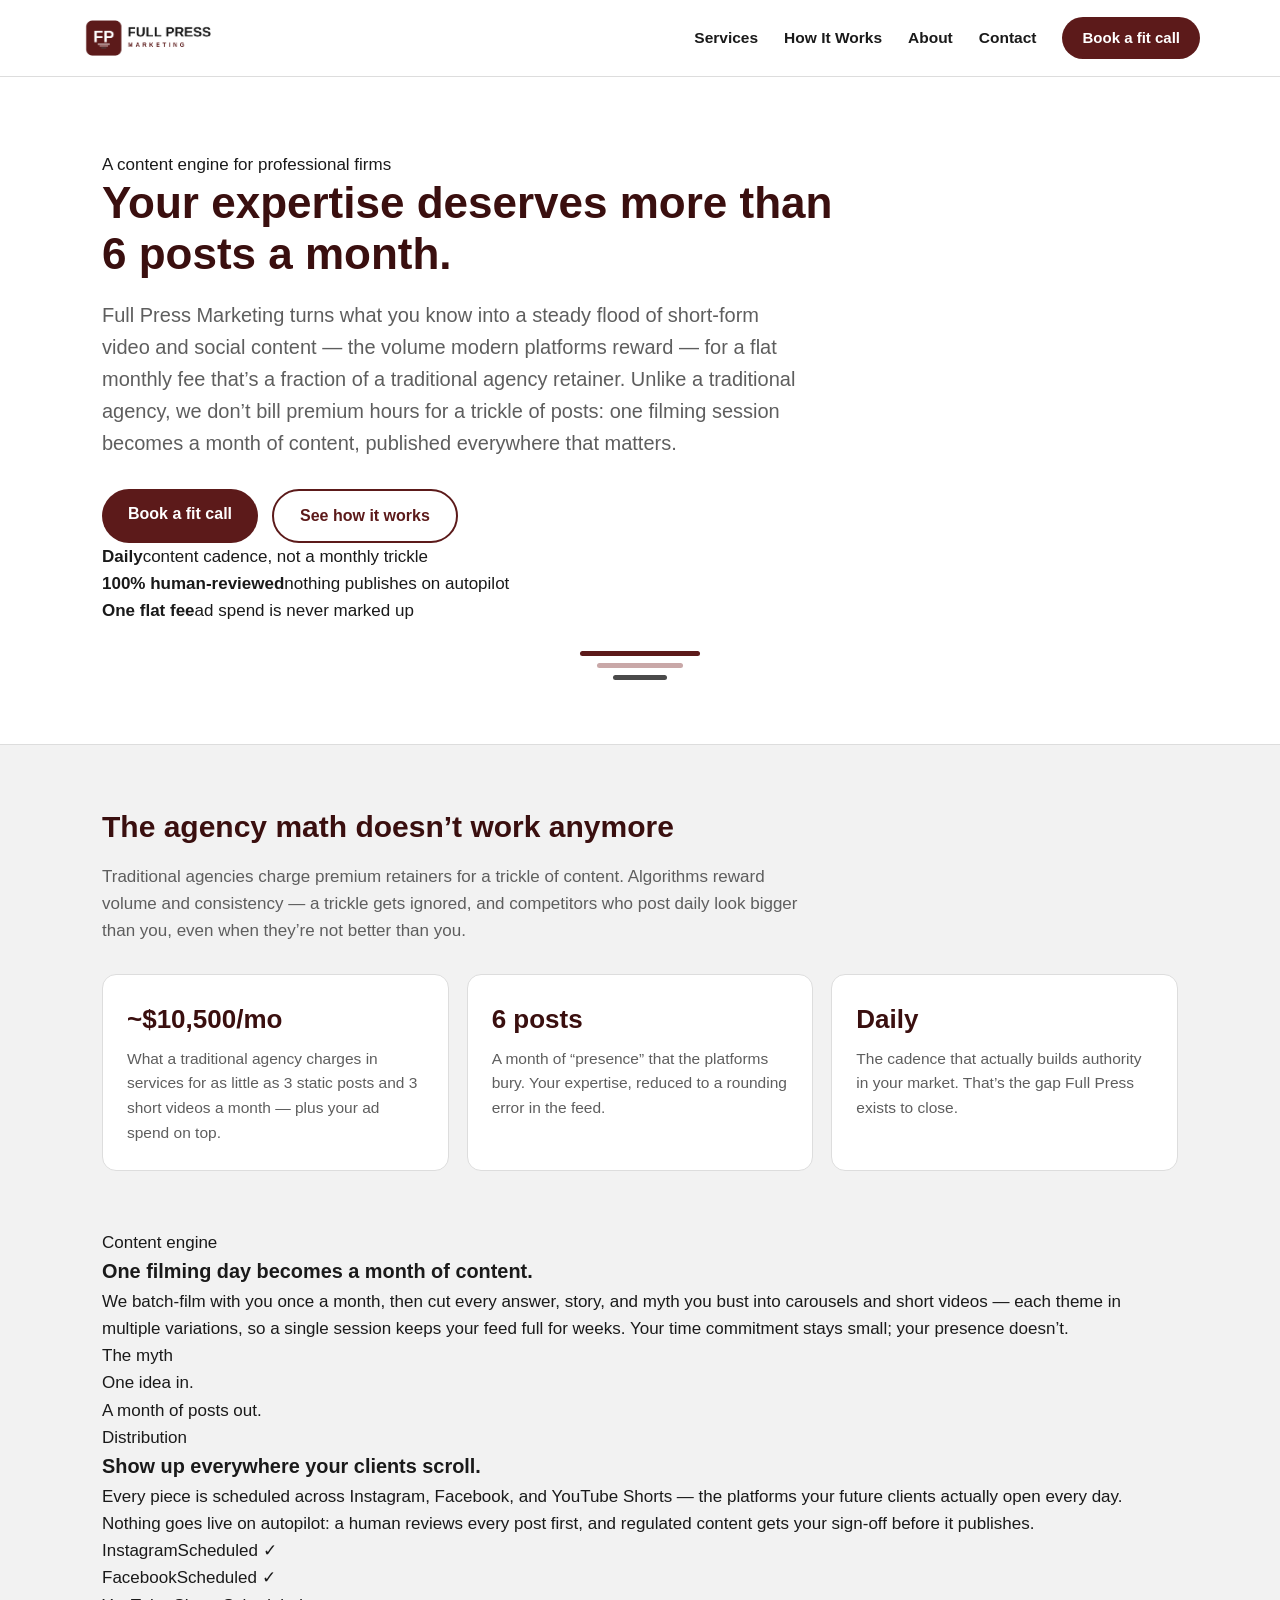
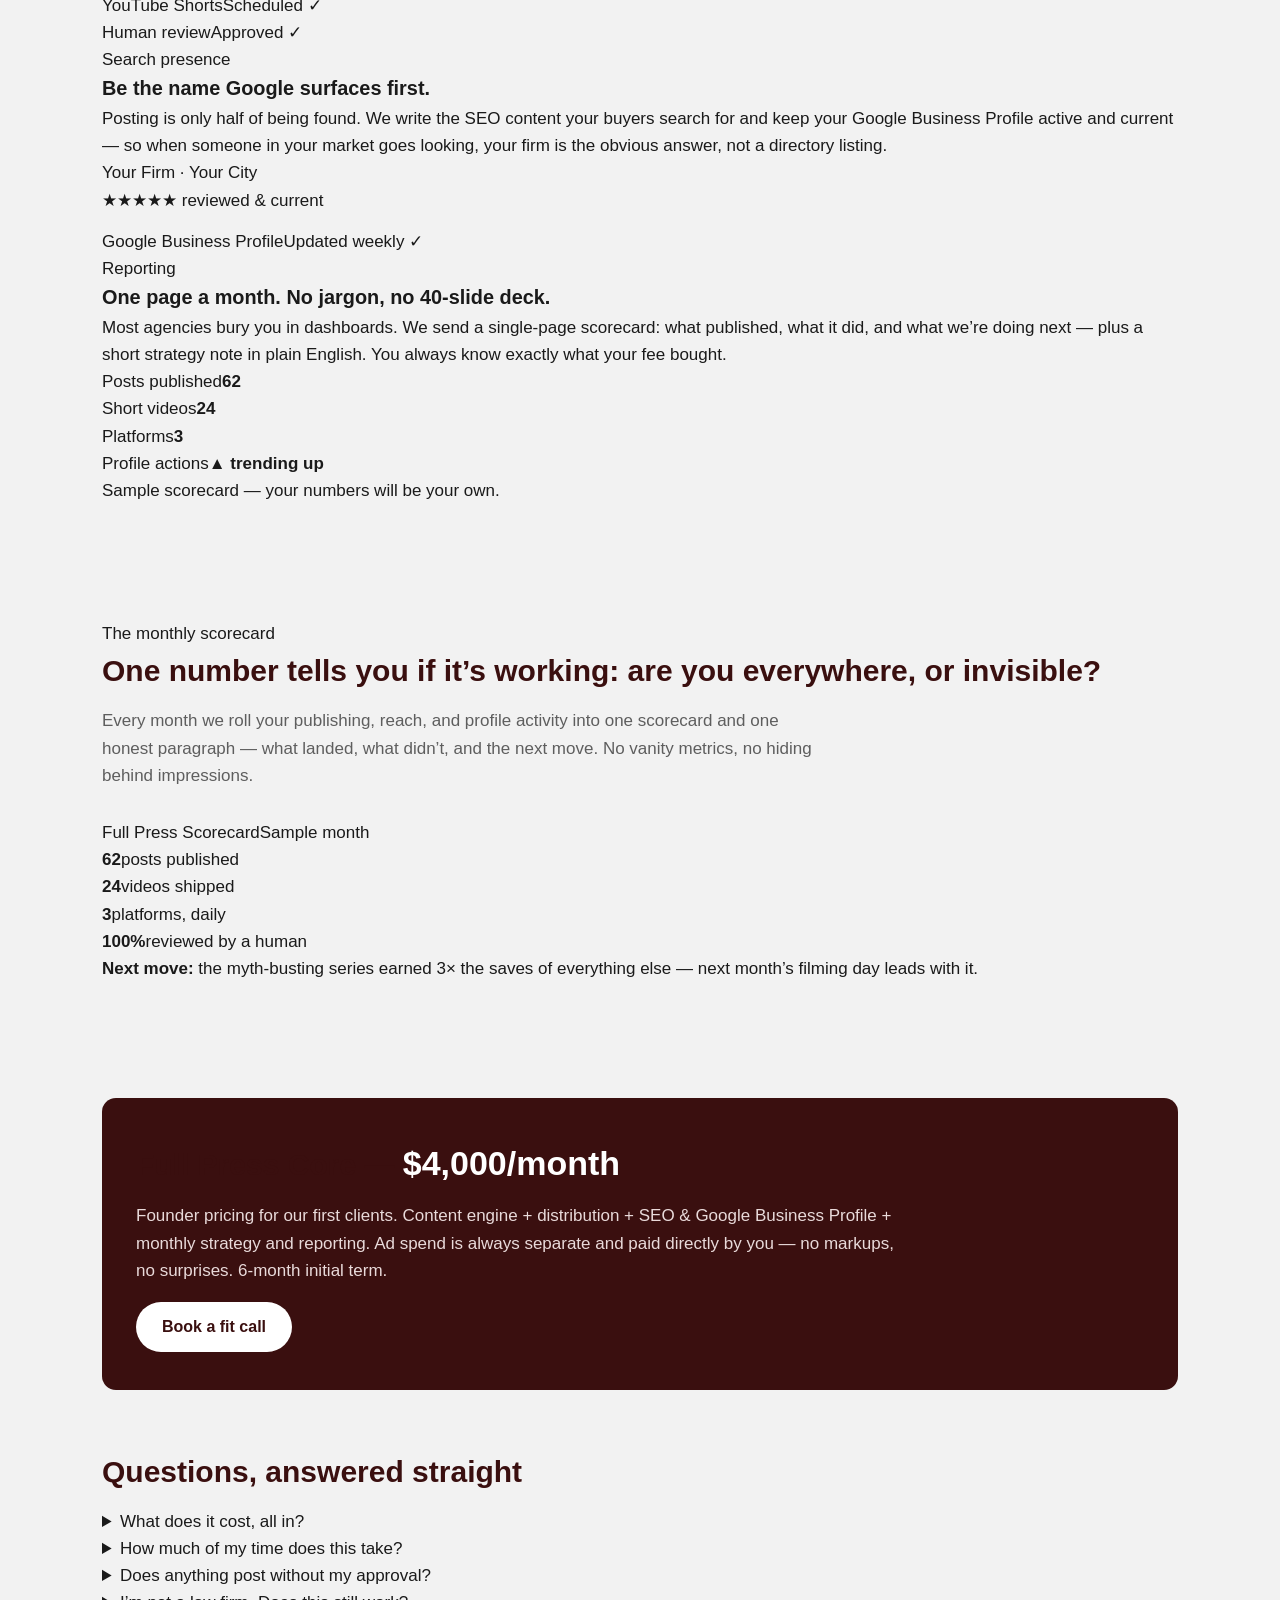
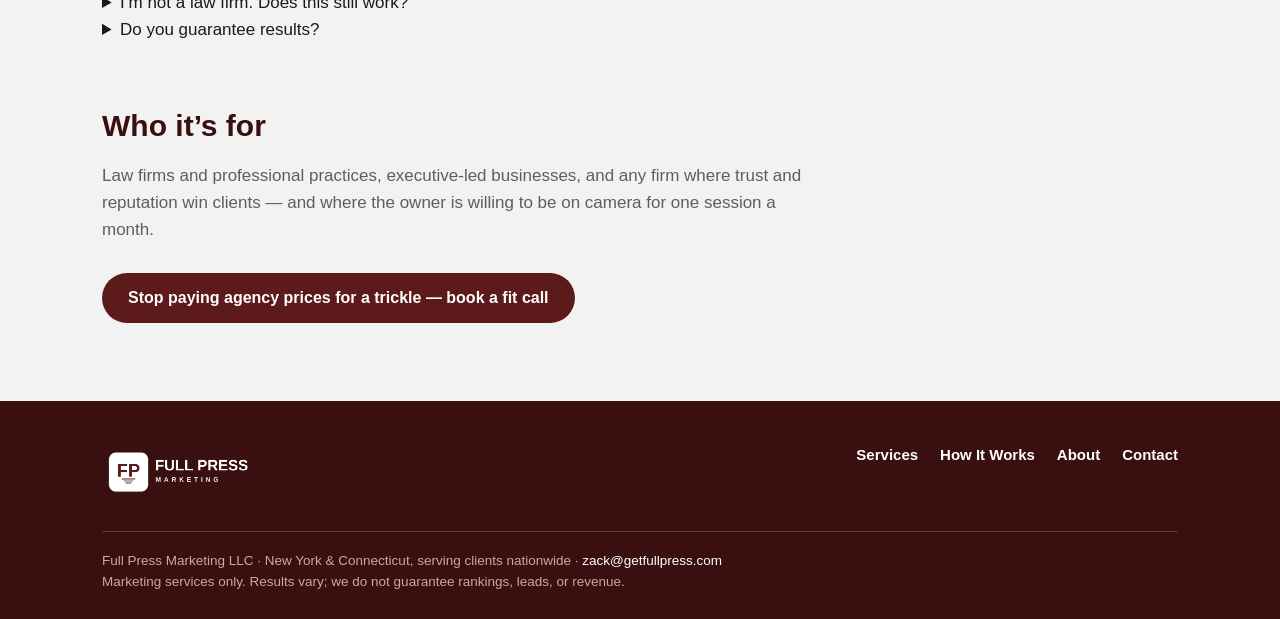
==== index.html @ 19af8ac6 "Home page redesign: proof strip, feature rows, scorecard, FAQ" ====
<!DOCTYPE html>
<html lang="en">
<head>
<meta charset="UTF-8">
<meta name="viewport" content="width=device-width, initial-scale=1.0">
<title>Full Press Marketing — Your expertise deserves more than 6 posts a month</title>
<meta name="description" content="Full Press Marketing is a content engine for professional firms: volume short-form video and social content for a flat $4,000/month — a fraction of a traditional agency retainer.">
<link rel="icon" href="favicon.ico">
<link rel="apple-touch-icon" href="images/apple-touch-icon.png">
<link rel="stylesheet" href="css/style.css">
<meta property="og:title" content="Full Press Marketing — Your expertise deserves more than 6 posts a month">
<meta property="og:description" content="Full Press Marketing is a content engine for professional firms: volume short-form video and social content for a flat $4,000/month — a fraction of a traditional agency retainer.">
<meta property="og:image" content="images/fpm-icon-avatar.png">
<meta property="og:type" content="website">
</head>
<body>
<header class="site">
  <div class="wrap nav">
    <a class="brand" href="index.html"><img src="images/fpm-logo-primary-light.png" alt="Full Press Marketing"></a>
    <button class="nav-toggle" aria-label="Menu" onclick="document.querySelector('.nav nav').classList.toggle('open')">&#9776;</button>
    <nav>
      <a href="services.html">Services</a>
      <a href="how-it-works.html">How It Works</a>
      <a href="about.html">About</a>
      <a href="contact.html">Contact</a>
      <a class="btn" href="contact.html">Book a fit call</a>
    </nav>
  </div>
</header>

<section class="hero">
  <div class="wrap">
    <p class="eyebrow">A content engine for professional firms</p>
    <h1>Your expertise deserves more than 6 posts a month.</h1>
    <p class="sub">Full Press Marketing turns what you know into a steady flood of short-form video and social content &mdash; the volume modern platforms reward &mdash; for a flat monthly fee that&rsquo;s a fraction of a traditional agency retainer. Unlike a traditional agency, we don&rsquo;t bill premium hours for a trickle of posts: one filming session becomes a month of content, published everywhere that matters.</p>
    <div class="cta-row">
      <a class="btn" href="contact.html">Book a fit call</a>
      <a class="btn ghost" href="how-it-works.html">See how it works</a>
    </div>
    <div class="proof">
      <div><strong>Daily</strong><span>content cadence, not a monthly trickle</span></div>
      <div><strong>100% human-reviewed</strong><span>nothing publishes on autopilot</span></div>
      <div><strong>One flat fee</strong><span>ad spend is never marked up</span></div>
    </div>
    <div class="press-lines"><span></span><span></span><span></span></div>
  </div>
</section>

<section class="block">
  <div class="wrap">
    <h2>The agency math doesn&rsquo;t work anymore</h2>
    <p class="lede">Traditional agencies charge premium retainers for a trickle of content. Algorithms reward volume and consistency &mdash; a trickle gets ignored, and competitors who post daily look bigger than you, even when they&rsquo;re not better than you.</p>
    <div class="math">
      <div class="card"><strong class="big">~$10,500/mo</strong><p>What a traditional agency charges in services for as little as 3 static posts and 3 short videos a month &mdash; plus your ad spend on top.</p></div>
      <div class="card"><strong class="big">6 posts</strong><p>A month of &ldquo;presence&rdquo; that the platforms bury. Your expertise, reduced to a rounding error in the feed.</p></div>
      <div class="card"><strong class="big">Daily</strong><p>The cadence that actually builds authority in your market. That&rsquo;s the gap Full Press exists to close.</p></div>
    </div>
  </div>
</section>

<section class="block" style="padding-top:0">
  <div class="wrap">

    <div class="feature">
      <div class="ftext">
        <p class="eyebrow">Content engine</p>
        <h3>One filming day becomes a month of content.</h3>
        <p>We batch-film with you once a month, then cut every answer, story, and myth you bust into carousels and short videos &mdash; each theme in multiple variations, so a single session keeps your feed full for weeks. Your time commitment stays small; your presence doesn&rsquo;t.</p>
      </div>
      <div class="mock" aria-hidden="true">
        <div class="mock-post">
          <div class="mock-kicker">The myth</div>
          <div class="mock-head">One idea in.<br>A month of posts out.</div>
          <div class="mock-line w80"></div><div class="mock-line w60"></div><div class="mock-line w70"></div>
        </div>
        <div class="mock-stack s2"></div>
        <div class="mock-stack s3"></div>
      </div>
    </div>

    <div class="feature flip">
      <div class="ftext">
        <p class="eyebrow">Distribution</p>
        <h3>Show up everywhere your clients scroll.</h3>
        <p>Every piece is scheduled across Instagram, Facebook, and YouTube Shorts &mdash; the platforms your future clients actually open every day. Nothing goes live on autopilot: a human reviews every post first, and regulated content gets your sign-off before it publishes.</p>
      </div>
      <div class="mock" aria-hidden="true">
        <div class="mock-panel">
          <div class="mock-row"><span class="chip">Instagram</span><span class="ok">Scheduled &#10003;</span></div>
          <div class="mock-row"><span class="chip">Facebook</span><span class="ok">Scheduled &#10003;</span></div>
          <div class="mock-row"><span class="chip">YouTube Shorts</span><span class="ok">Scheduled &#10003;</span></div>
          <div class="mock-row"><span class="chip">Human review</span><span class="ok">Approved &#10003;</span></div>
        </div>
      </div>
    </div>

    <div class="feature">
      <div class="ftext">
        <p class="eyebrow">Search presence</p>
        <h3>Be the name Google surfaces first.</h3>
        <p>Posting is only half of being found. We write the SEO content your buyers search for and keep your Google Business Profile active and current &mdash; so when someone in your market goes looking, your firm is the obvious answer, not a directory listing.</p>
      </div>
      <div class="mock" aria-hidden="true">
        <div class="mock-panel">
          <div class="mock-gname">Your Firm <span class="mock-geo">&middot; Your City</span></div>
          <div class="mock-stars">&#9733;&#9733;&#9733;&#9733;&#9733; <span>reviewed &amp; current</span></div>
          <div class="mock-line w80"></div><div class="mock-line w70"></div><div class="mock-line w60"></div>
          <div class="mock-row" style="margin-top:14px"><span class="chip">Google Business Profile</span><span class="ok">Updated weekly &#10003;</span></div>
        </div>
      </div>
    </div>

    <div class="feature flip">
      <div class="ftext">
        <p class="eyebrow">Reporting</p>
        <h3>One page a month. No jargon, no 40-slide deck.</h3>
        <p>Most agencies bury you in dashboards. We send a single-page scorecard: what published, what it did, and what we&rsquo;re doing next &mdash; plus a short strategy note in plain English. You always know exactly what your fee bought.</p>
      </div>
      <div class="mock" aria-hidden="true">
        <div class="mock-panel">
          <div class="mock-row"><span>Posts published</span><strong>62</strong></div>
          <div class="mock-row"><span>Short videos</span><strong>24</strong></div>
          <div class="mock-row"><span>Platforms</span><strong>3</strong></div>
          <div class="mock-row"><span>Profile actions</span><strong class="up">&#9650; trending up</strong></div>
          <p class="mock-note">Sample scorecard &mdash; your numbers will be your own.</p>
        </div>
      </div>
    </div>

  </div>
</section>

<section class="block score">
  <div class="wrap">
    <p class="eyebrow light">The monthly scorecard</p>
    <h2>One number tells you if it&rsquo;s working: are you everywhere, or invisible?</h2>
    <p class="lede">Every month we roll your publishing, reach, and profile activity into one scorecard and one honest paragraph &mdash; what landed, what didn&rsquo;t, and the next move. No vanity metrics, no hiding behind impressions.</p>
    <div class="scorecard" aria-hidden="true">
      <div class="sc-head"><span>Full Press Scorecard</span><span class="sc-month">Sample month</span></div>
      <div class="sc-grid">
        <div><strong>62</strong><span>posts published</span></div>
        <div><strong>24</strong><span>videos shipped</span></div>
        <div><strong>3</strong><span>platforms, daily</span></div>
        <div><strong>100%</strong><span>reviewed by a human</span></div>
      </div>
      <p class="sc-note"><strong>Next move:</strong> the myth-busting series earned 3&times; the saves of everything else &mdash; next month&rsquo;s filming day leads with it.</p>
    </div>
  </div>
</section>

<section class="block">
  <div class="wrap">
    <div class="offer">
      <h2>Full Press Core &mdash; <span class="price">$4,000/month</span></h2>
      <p>Founder pricing for our first clients. Content engine + distribution + SEO &amp; Google Business Profile + monthly strategy and reporting. Ad spend is always separate and paid directly by you &mdash; no markups, no surprises. 6-month initial term.</p>
      <a class="btn" href="contact.html">Book a fit call</a>
    </div>
  </div>
</section>

<section class="block" style="padding-top:0">
  <div class="wrap">
    <h2>Questions, answered straight</h2>
    <div class="faq">
      <details>
        <summary>What does it cost, all in?</summary>
        <p>Full Press Core is $4,000/month with a 6-month initial term. If we run ads for you, the ad spend is separate and paid by you directly to the platforms &mdash; we never mark it up or bury it in our fee.</p>
      </details>
      <details>
        <summary>How much of my time does this take?</summary>
        <p>One filming session a month, plus a few minutes reviewing content before it publishes. We handle strategy, production, scheduling, SEO, and reporting.</p>
      </details>
      <details>
        <summary>Does anything post without my approval?</summary>
        <p>No. Every post is reviewed by a human before it goes live &mdash; and for regulated industries, nothing publishes without your sign-off. For law firms, that includes a bar-compliance review.</p>
      </details>
      <details>
        <summary>I&rsquo;m not a law firm. Does this still work?</summary>
        <p>Yes. Full Press is built for any business where trust wins clients &mdash; professional practices, executive-led companies, and firms whose reputation is the product. Law firms are simply where we&rsquo;re starting.</p>
      </details>
      <details>
        <summary>Do you guarantee results?</summary>
        <p>No &mdash; and you should be wary of anyone who does. What we guarantee is the work: the volume, the cadence, human review on everything, and a one-page report every month showing exactly what your fee bought.</p>
      </details>
    </div>
  </div>
</section>

<section class="block" style="padding-top:0">
  <div class="wrap">
    <h2>Who it&rsquo;s for</h2>
    <p class="lede">Law firms and professional practices, executive-led businesses, and any firm where trust and reputation win clients &mdash; and where the owner is willing to be on camera for one session a month.</p>
    <div class="cta-row" style="display:flex;gap:14px;flex-wrap:wrap">
      <a class="btn" href="contact.html">Stop paying agency prices for a trickle &mdash; book a fit call</a>
    </div>
  </div>
</section>

<footer class="site">
  <div class="wrap">
    <div class="inner">
      <img src="images/fpm-logo-primary-dark.png" alt="Full Press Marketing">
      <nav>
        <a href="services.html">Services</a>
        <a href="how-it-works.html">How It Works</a>
        <a href="about.html">About</a>
        <a href="contact.html">Contact</a>
      </nav>
    </div>
    <div class="legal">
      Full Press Marketing LLC &middot; New York &amp; Connecticut, serving clients nationwide &middot;
      <a href="mailto:zack@getfullpress.com">zack@getfullpress.com</a><br>
      Marketing services only. Results vary; we do not guarantee rankings, leads, or revenue.
    </div>
  </div>
</footer>
</body>
</html>
---- css/style.css ----
/* Full Press Marketing — brand stylesheet
   Palette matched to Mental Fitness Lounge:
   maroon #5C1A1A, dark maroon #3A0F0F, page bg #F2F2F2, card white #FFFFFF,
   text #1A1A1A, muted #5E5E5E, accent grey #4A4A4A, borders #DDDDDD */
:root{
  --maroon:#5C1A1A; --maroon-dark:#3A0F0F; --bg:#F2F2F2; --card:#FFFFFF;
  --ink:#1A1A1A; --muted:#5E5E5E; --grey:#4A4A4A; --line:#DDDDDD;
  --radius:14px; --maxw:1120px;
}
*{box-sizing:border-box;margin:0;padding:0}
html{scroll-behavior:smooth}
body{font-family:-apple-system,BlinkMacSystemFont,"Segoe UI",Roboto,Helvetica,Arial,sans-serif;
  background:var(--bg);color:var(--ink);line-height:1.6;font-size:17px}
a{color:var(--maroon)}
img{max-width:100%;display:block}
.wrap{max-width:var(--maxw);margin:0 auto;padding:0 22px}

/* Header / nav */
header.site{position:sticky;top:0;z-index:50;background:var(--card);border-bottom:1px solid var(--line)}
.nav{display:flex;align-items:center;justify-content:space-between;gap:18px;padding:12px 0}
.nav .brand img{height:52px;width:auto}
.nav nav{display:flex;align-items:center;gap:26px}
.nav nav a{color:var(--ink);text-decoration:none;font-weight:600;font-size:15.5px}
.nav nav a:hover{color:var(--maroon)}
.nav nav a.active{color:var(--maroon)}
.btn{display:inline-block;background:var(--maroon);color:#fff;font-weight:600;text-decoration:none;
  padding:12px 26px;border-radius:999px;border:none;cursor:pointer;font-size:16px}
.btn:hover{background:var(--maroon-dark)}
.btn.ghost{background:transparent;color:var(--maroon);border:2px solid var(--maroon)}
.btn.ghost:hover{background:var(--maroon);color:#fff}
.nav .btn{padding:9px 20px;font-size:15px}
.nav nav a.btn{color:#fff}
.nav nav a.btn:hover{color:#fff;background:var(--maroon-dark)}
.nav-toggle{display:none;background:none;border:none;font-size:26px;color:var(--maroon);cursor:pointer}
@media(max-width:820px){
  .nav nav{display:none;position:absolute;top:100%;left:0;right:0;background:var(--card);
    flex-direction:column;align-items:flex-start;padding:16px 22px;border-bottom:1px solid var(--line)}
  .nav nav.open{display:flex}
  .nav-toggle{display:block}
}

/* Hero */
.hero{background:var(--card);border-bottom:1px solid var(--line);padding:74px 0 64px}
.hero h1{font-size:44px;line-height:1.15;color:var(--maroon-dark);max-width:760px}
.hero p.sub{font-size:20px;color:var(--muted);max-width:700px;margin:20px 0 30px}
.hero .cta-row{display:flex;gap:14px;flex-wrap:wrap}
@media(max-width:640px){.hero h1{font-size:33px}.hero{padding:50px 0 44px}}

/* Press-lines motif (from the logo mark) */
.press-lines{display:flex;flex-direction:column;align-items:center;gap:7px;margin:26px auto 0}
.press-lines span{display:block;height:5px;border-radius:3px}
.press-lines span:nth-child(1){width:120px;background:var(--maroon)}
.press-lines span:nth-child(2){width:86px;background:#C9A8A8}
.press-lines span:nth-child(3){width:54px;background:var(--grey)}

/* Sections & cards */
section.block{padding:58px 0}
section.block h2{font-size:30px;color:var(--maroon-dark);margin-bottom:12px}
section.block .lede{color:var(--muted);max-width:720px;margin-bottom:30px}
.cards{display:grid;grid-template-columns:repeat(auto-fit,minmax(240px,1fr));gap:18px}
.card{background:var(--card);border:1px solid var(--line);border-radius:var(--radius);padding:24px}
.card h3{color:var(--maroon);font-size:19px;margin-bottom:8px}
.card p{color:var(--muted);font-size:15.5px}
.math{display:grid;grid-template-columns:repeat(auto-fit,minmax(260px,1fr));gap:18px}
.math .card strong.big{font-size:26px;color:var(--maroon-dark);display:block;margin-bottom:6px}

/* Offer strip */
.offer{background:var(--maroon-dark);color:#fff;border-radius:var(--radius);padding:38px 34px}
.offer h2{color:#fff}
.offer p{color:#E9DADA;max-width:760px}
.offer .price{font-size:34px;font-weight:700;color:#fff}
.offer .btn{background:#fff;color:var(--maroon-dark);margin-top:18px}
.offer .btn:hover{background:var(--bg)}

/* Steps */
.steps{display:grid;grid-template-columns:repeat(auto-fit,minmax(230px,1fr));gap:18px;counter-reset:step}
.step{background:var(--card);border:1px solid var(--line);border-radius:var(--radius);padding:24px}
.step .num{display:inline-block;background:var(--maroon);color:#fff;font-weight:700;border-radius:999px;
  width:34px;height:34px;line-height:34px;text-align:center;margin-bottom:12px}
.step h3{color:var(--maroon-dark);font-size:18px;margin-bottom:6px}
.step p{color:var(--muted);font-size:15.5px}

/* Forms */
form.contact{display:grid;gap:14px;max-width:640px}
form.contact label{font-weight:600;font-size:15px}
form.contact input,form.contact textarea{width:100%;padding:12px 14px;border:1px solid var(--line);
  border-radius:10px;font:inherit;background:#fff}
form.contact textarea{min-height:130px}
.note{color:var(--muted);font-size:14.5px}

/* Footer */
footer.site{background:var(--maroon-dark);color:#E9DADA;margin-top:20px}
footer.site .inner{padding:42px 0 30px;display:flex;flex-wrap:wrap;gap:30px;justify-content:space-between;align-items:flex-start}
footer.site img{height:58px;width:auto}
footer.site a{color:#fff;text-decoration:none}
footer.site nav{display:flex;gap:22px;flex-wrap:wrap;font-weight:600;font-size:15px}
footer.site .legal{border-top:1px solid rgba(255,255,255,.18);padding:18px 0 26px;font-size:13.5px;color:#C9A8A8}
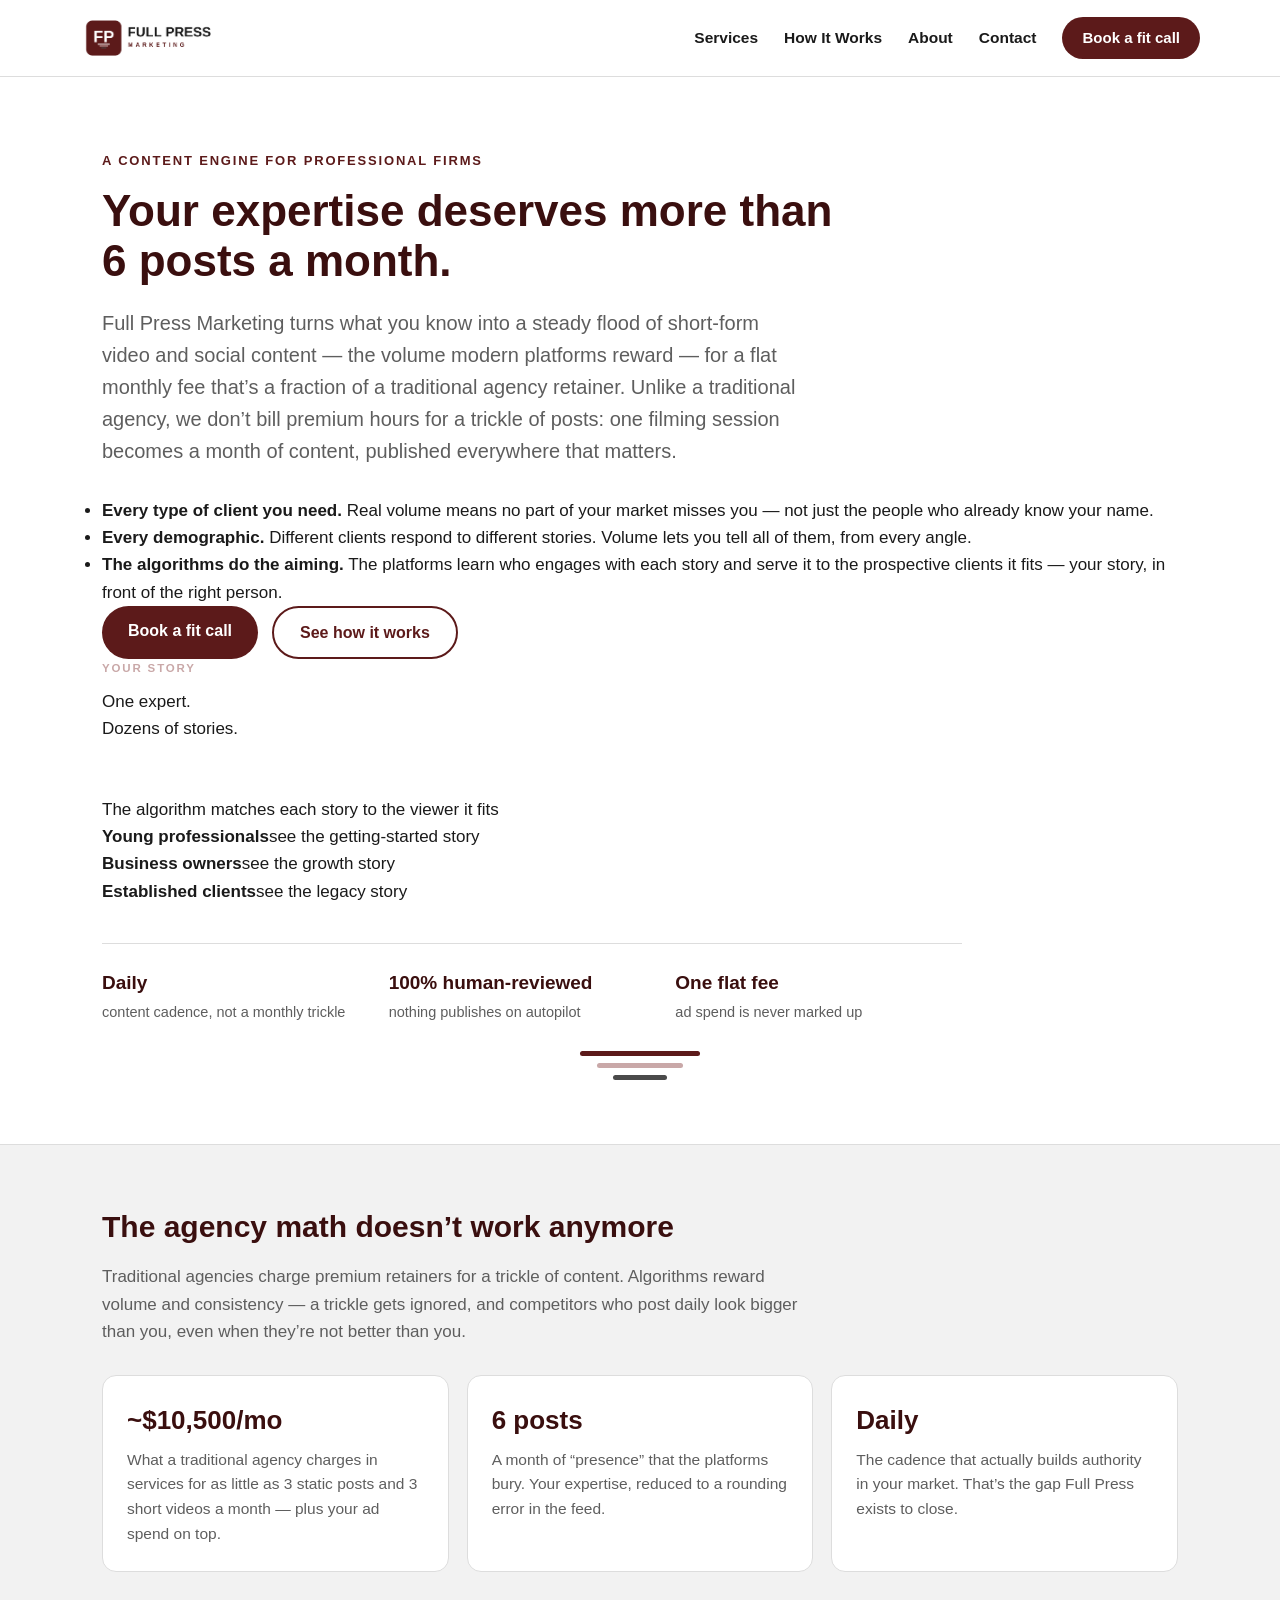
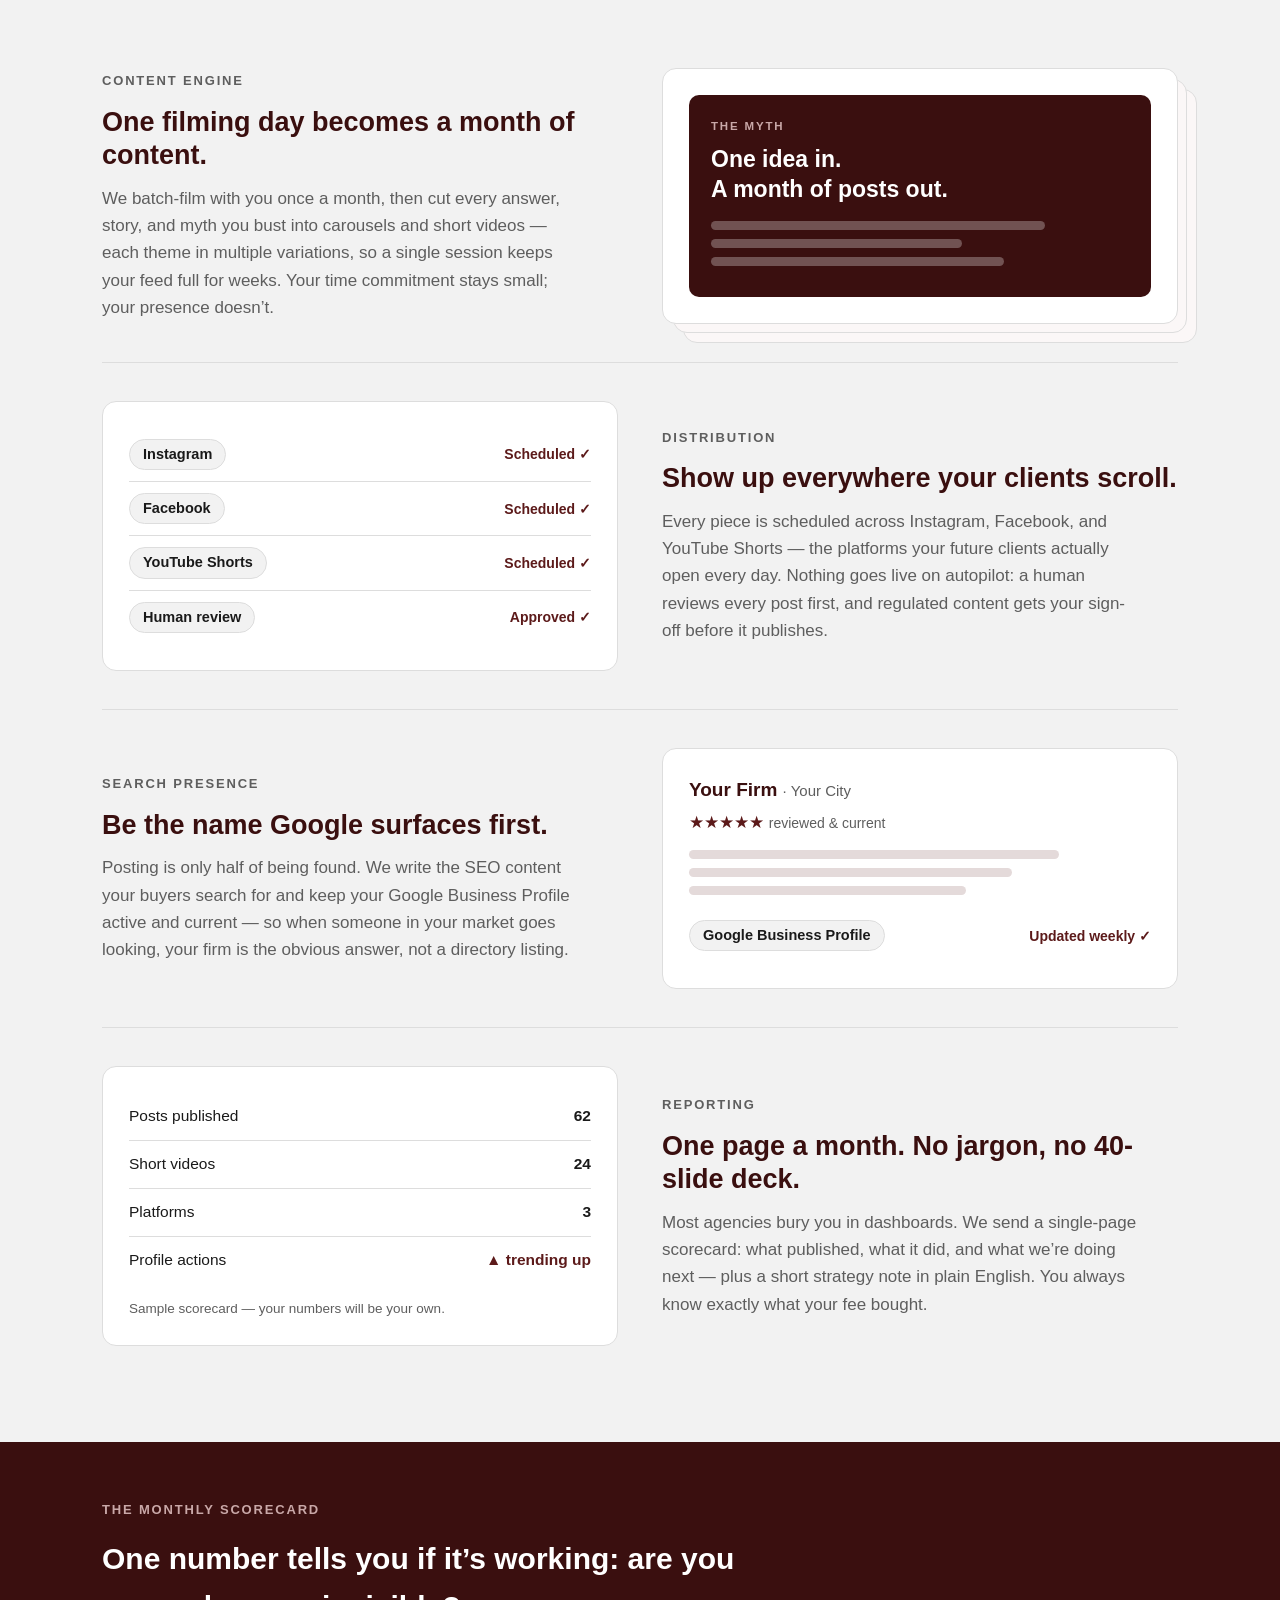
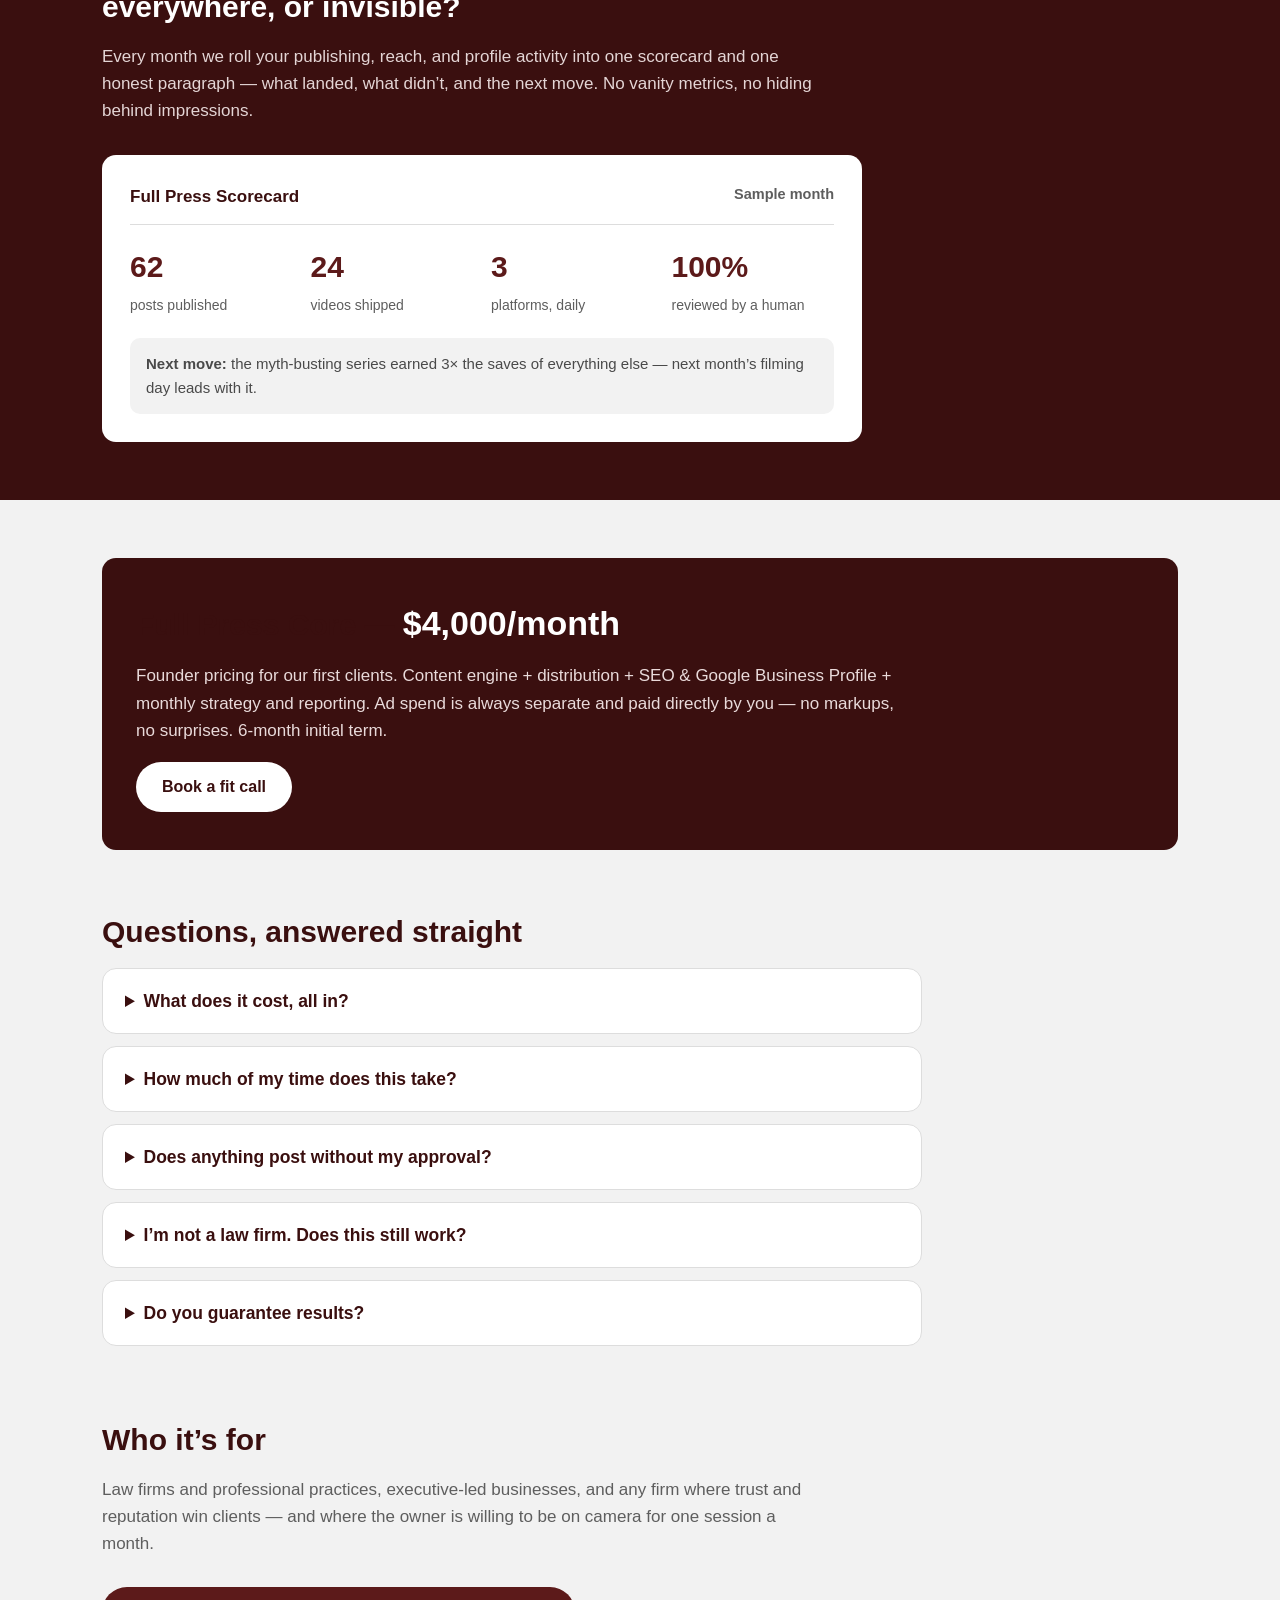
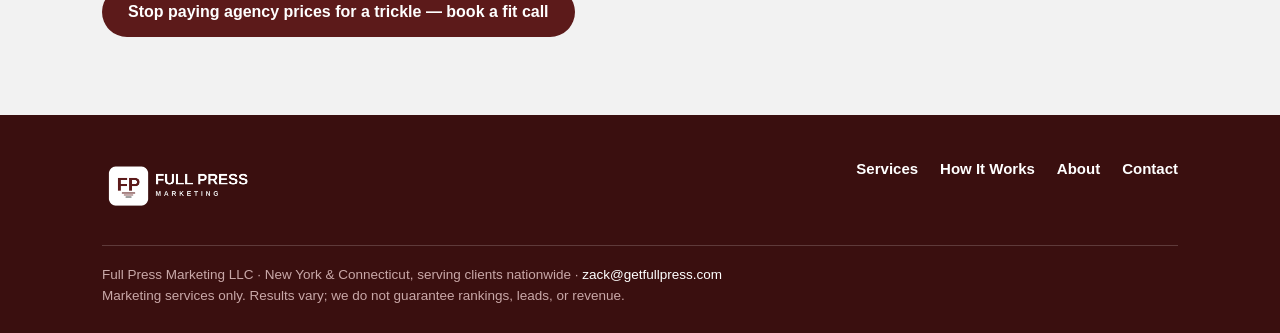
==== commit af70f413: "Hero rework: reach messaging and story fan-out visual" ====
--- a/index.html
+++ b/index.html
@@ -30,12 +30,36 @@
 
 <section class="hero">
   <div class="wrap">
-    <p class="eyebrow">A content engine for professional firms</p>
-    <h1>Your expertise deserves more than 6 posts a month.</h1>
-    <p class="sub">Full Press Marketing turns what you know into a steady flood of short-form video and social content &mdash; the volume modern platforms reward &mdash; for a flat monthly fee that&rsquo;s a fraction of a traditional agency retainer. Unlike a traditional agency, we don&rsquo;t bill premium hours for a trickle of posts: one filming session becomes a month of content, published everywhere that matters.</p>
-    <div class="cta-row">
-      <a class="btn" href="contact.html">Book a fit call</a>
-      <a class="btn ghost" href="how-it-works.html">See how it works</a>
+    <div class="hero-grid">
+      <div class="hero-text">
+        <p class="eyebrow badge">A content engine for professional firms</p>
+        <h1>Your expertise deserves more than 6 posts a month.</h1>
+        <p class="sub">Full Press Marketing turns what you know into a steady flood of short-form video and social content &mdash; the volume modern platforms reward &mdash; for a flat monthly fee that&rsquo;s a fraction of a traditional agency retainer. Unlike a traditional agency, we don&rsquo;t bill premium hours for a trickle of posts: one filming session becomes a month of content, published everywhere that matters.</p>
+        <ul class="reach">
+          <li><strong>Every type of client you need.</strong> Real volume means no part of your market misses you &mdash; not just the people who already know your name.</li>
+          <li><strong>Every demographic.</strong> Different clients respond to different stories. Volume lets you tell all of them, from every angle.</li>
+          <li><strong>The algorithms do the aiming.</strong> The platforms learn who engages with each story and serve it to the prospective clients it fits &mdash; your story, in front of the right person.</li>
+        </ul>
+        <div class="cta-row">
+          <a class="btn" href="contact.html">Book a fit call</a>
+          <a class="btn ghost" href="how-it-works.html">See how it works</a>
+        </div>
+      </div>
+      <div class="hero-visual" aria-hidden="true">
+        <div class="fan-post">
+          <div class="mock-kicker">Your story</div>
+          <div class="fan-head">One expert.<br>Dozens of stories.</div>
+          <div class="mock-line w80"></div>
+          <div class="mock-line w60"></div>
+          <div class="mock-line w70"></div>
+        </div>
+        <p class="fan-arrow">The algorithm matches each story to the viewer it fits</p>
+        <div class="fan-chips">
+          <div class="fan-chip"><strong>Young professionals</strong><span>see the getting-started story</span></div>
+          <div class="fan-chip"><strong>Business owners</strong><span>see the growth story</span></div>
+          <div class="fan-chip"><strong>Established clients</strong><span>see the legacy story</span></div>
+        </div>
+      </div>
     </div>
     <div class="proof">
       <div><strong>Daily</strong><span>content cadence, not a monthly trickle</span></div>
--- a/css/style.css
+++ b/css/style.css
@@ -88,6 +88,62 @@
 form.contact textarea{min-height:130px}
 .note{color:var(--muted);font-size:14.5px}
 
+/* Eyebrow labels & proof strip (home) */
+.eyebrow{text-transform:uppercase;letter-spacing:.14em;font-size:13px;font-weight:700;color:var(--maroon);margin-bottom:14px}
+.eyebrow.light{color:#C9A8A8}
+.proof{display:flex;gap:0;flex-wrap:wrap;margin-top:38px;border-top:1px solid var(--line);padding-top:24px;max-width:860px}
+.proof div{flex:1 1 200px;padding-right:22px}
+.proof strong{display:block;font-size:19px;color:var(--maroon-dark)}
+.proof span{color:var(--muted);font-size:14.5px}
+
+/* Alternating feature rows with mock visuals (home) */
+.feature{display:grid;grid-template-columns:1fr 1fr;gap:44px;align-items:center;padding:38px 0;border-bottom:1px solid var(--line)}
+.feature:last-child{border-bottom:none}
+.feature .ftext h3{font-size:27px;line-height:1.25;color:var(--maroon-dark);margin-bottom:12px}
+.feature .ftext p{color:var(--muted);max-width:480px}
+.feature.flip .ftext{order:2}
+.feature.flip .mock{order:1}
+@media(max-width:860px){.feature{grid-template-columns:1fr;gap:22px}.feature.flip .ftext{order:1}.feature.flip .mock{order:2}}
+.mock{position:relative;background:var(--card);border:1px solid var(--line);border-radius:var(--radius);padding:26px;min-height:230px}
+.mock-post{background:var(--maroon-dark);color:#fff;border-radius:10px;padding:22px;position:relative;z-index:2}
+.mock-kicker{font-size:11.5px;letter-spacing:.16em;font-weight:700;color:#C9A8A8;text-transform:uppercase;margin-bottom:10px}
+.mock-head{font-size:23px;font-weight:700;line-height:1.3;margin-bottom:16px}
+.mock-line{height:9px;border-radius:5px;background:rgba(255,255,255,.28);margin-bottom:9px}
+.mock-panel .mock-line{background:#E4DADA}
+.mock-line.w80{width:80%}.mock-line.w70{width:70%}.mock-line.w60{width:60%}
+.mock-stack{position:absolute;inset:0;border:1px solid var(--line);border-radius:var(--radius);background:#FBF7F7}
+.mock-stack.s2{transform:translate(10px,10px);z-index:-1}
+.mock-stack.s3{transform:translate(20px,20px);z-index:-2}
+.mock-panel{position:relative;z-index:2}
+.mock-row{display:flex;justify-content:space-between;align-items:center;gap:14px;padding:11px 0;border-bottom:1px solid var(--line);font-size:15.5px}
+.mock-row:last-of-type{border-bottom:none}
+.mock-row .ok{color:var(--maroon);font-weight:700;font-size:14px;white-space:nowrap}
+.mock-row strong.up{color:var(--maroon)}
+.chip{background:var(--bg);border:1px solid var(--line);border-radius:999px;padding:3px 13px;font-weight:600;font-size:14.5px}
+.mock-gname{font-size:19px;font-weight:700;color:var(--maroon-dark)}
+.mock-geo{color:var(--muted);font-weight:400;font-size:15px}
+.mock-stars{color:var(--maroon);font-size:17px;margin:4px 0 14px}
+.mock-stars span{color:var(--muted);font-size:14px}
+.mock-note{color:var(--muted);font-size:13.5px;margin-top:14px}
+
+/* Scorecard section (home) */
+section.score{background:var(--maroon-dark);color:#fff}
+section.score h2{color:#fff;max-width:720px}
+section.score .lede{color:#E4D5D5}
+.scorecard{background:#fff;color:var(--ink);border-radius:var(--radius);padding:28px;max-width:760px}
+.sc-head{display:flex;justify-content:space-between;gap:14px;font-weight:700;color:var(--maroon-dark);border-bottom:1px solid var(--line);padding-bottom:14px;margin-bottom:18px}
+.sc-month{color:var(--muted);font-weight:600;font-size:14.5px}
+.sc-grid{display:grid;grid-template-columns:repeat(auto-fit,minmax(140px,1fr));gap:18px}
+.sc-grid strong{display:block;font-size:30px;color:var(--maroon)}
+.sc-grid span{color:var(--muted);font-size:14px}
+.sc-note{margin-top:20px;background:var(--bg);border-radius:10px;padding:14px 16px;font-size:15px;color:var(--grey)}
+
+/* FAQ (home) */
+.faq{max-width:820px}
+.faq details{background:var(--card);border:1px solid var(--line);border-radius:var(--radius);padding:18px 22px;margin-bottom:12px}
+.faq summary{font-weight:700;color:var(--maroon-dark);cursor:pointer;font-size:17.5px}
+.faq details p{color:var(--muted);margin-top:10px}
+
 /* Footer */
 footer.site{background:var(--maroon-dark);color:#E9DADA;margin-top:20px}
 footer.site .inner{padding:42px 0 30px;display:flex;flex-wrap:wrap;gap:30px;justify-content:space-between;align-items:flex-start}
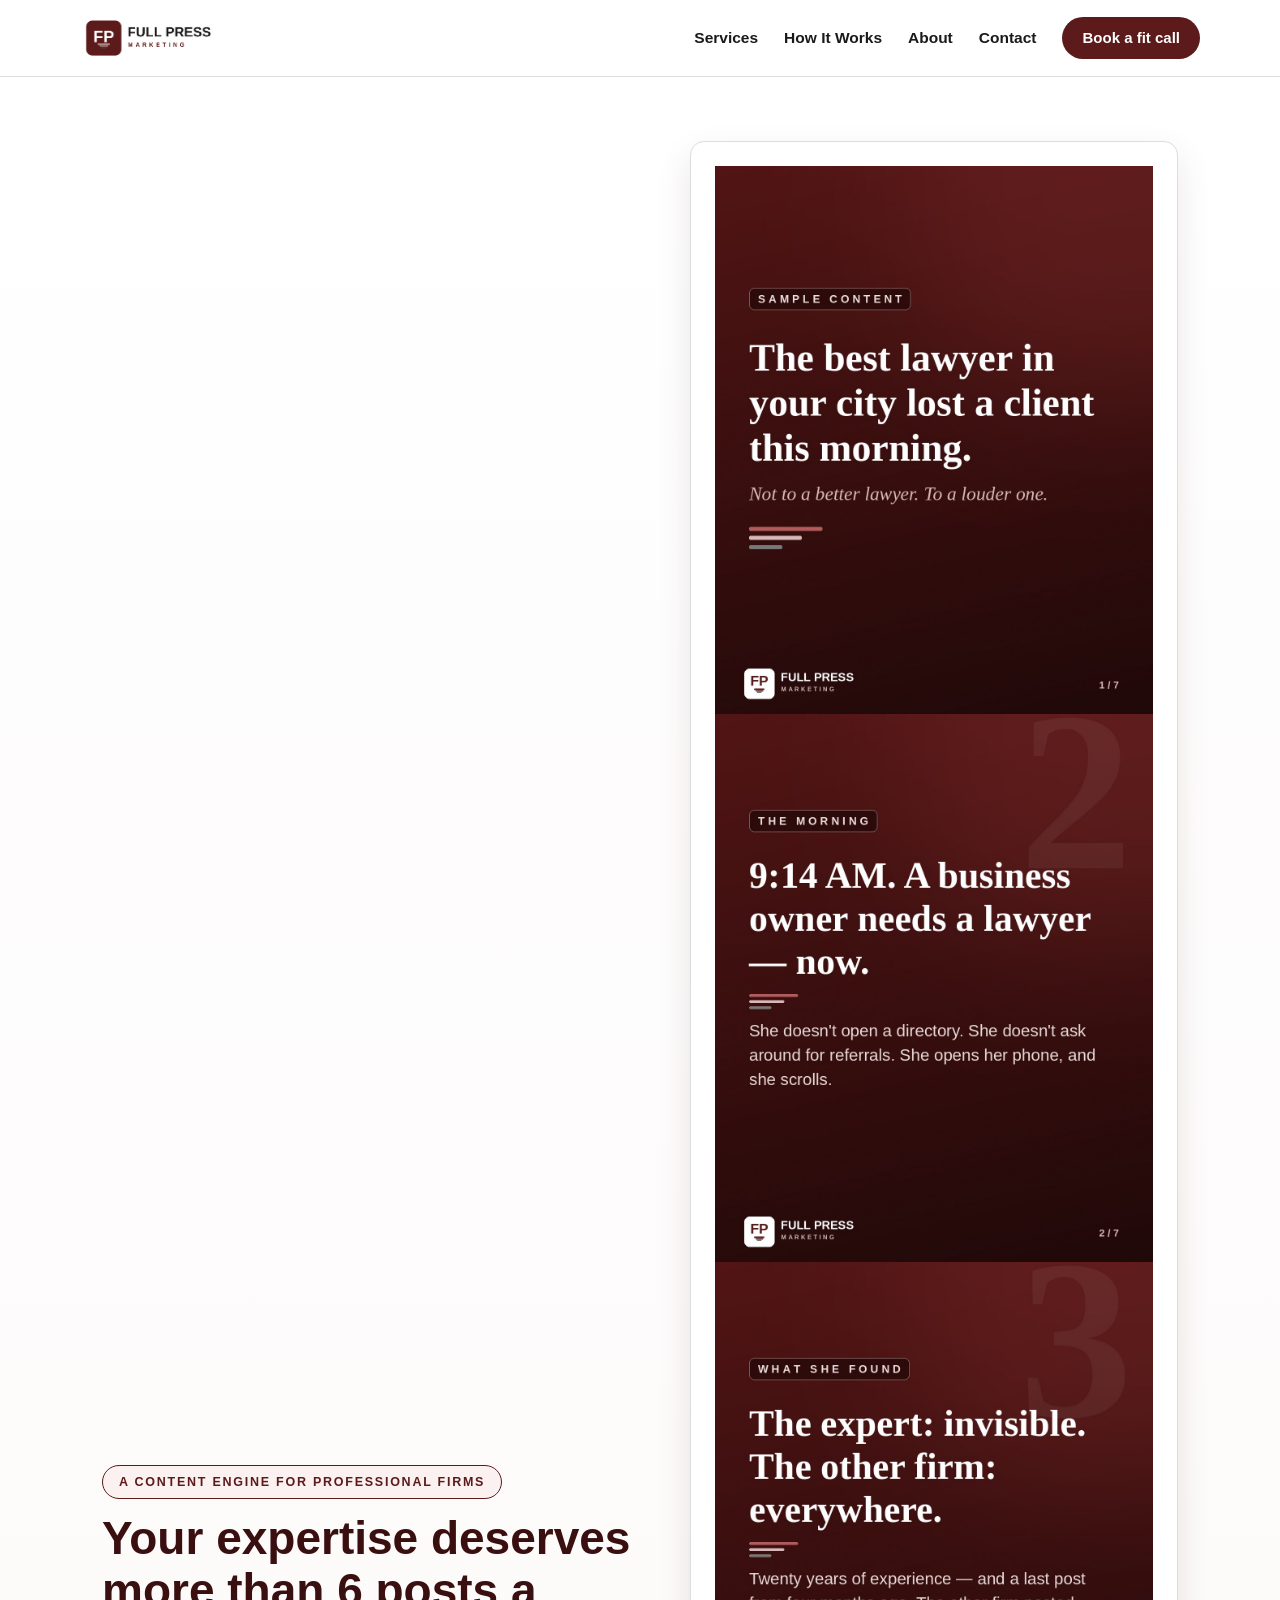
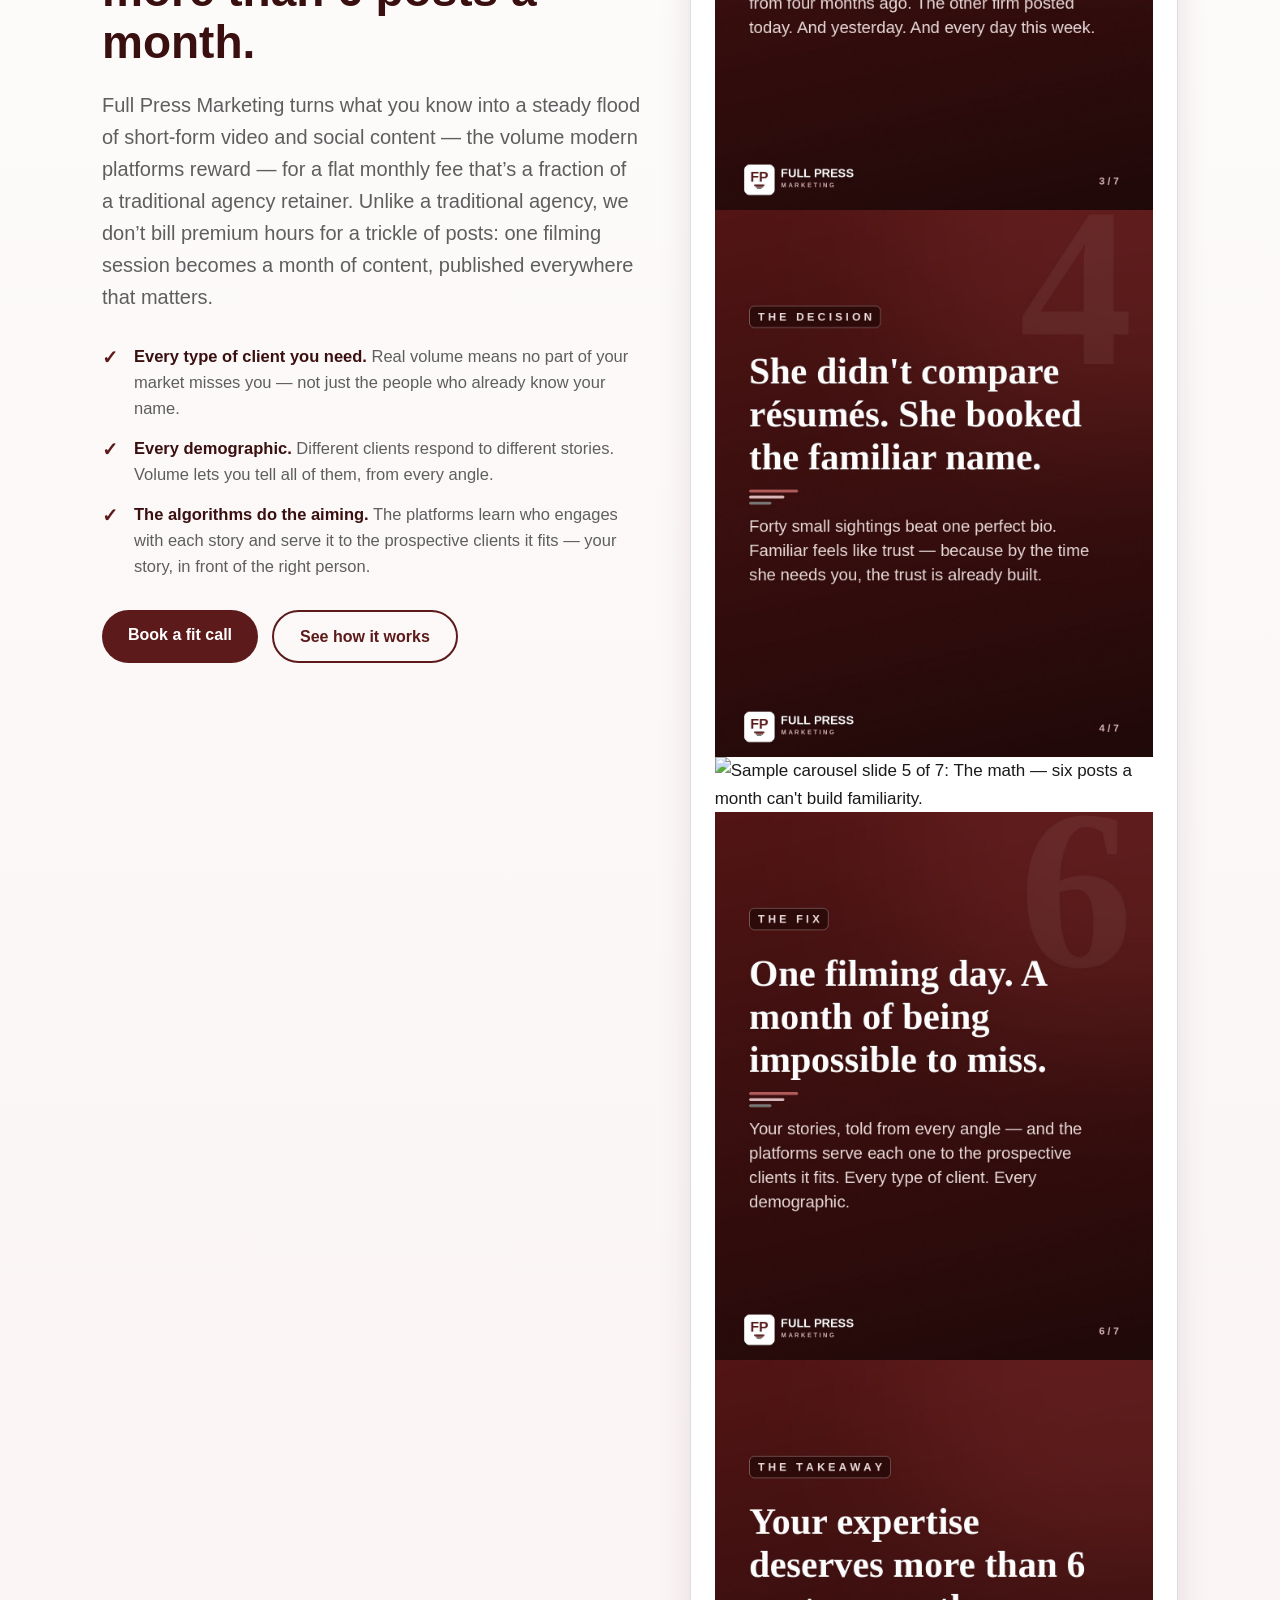
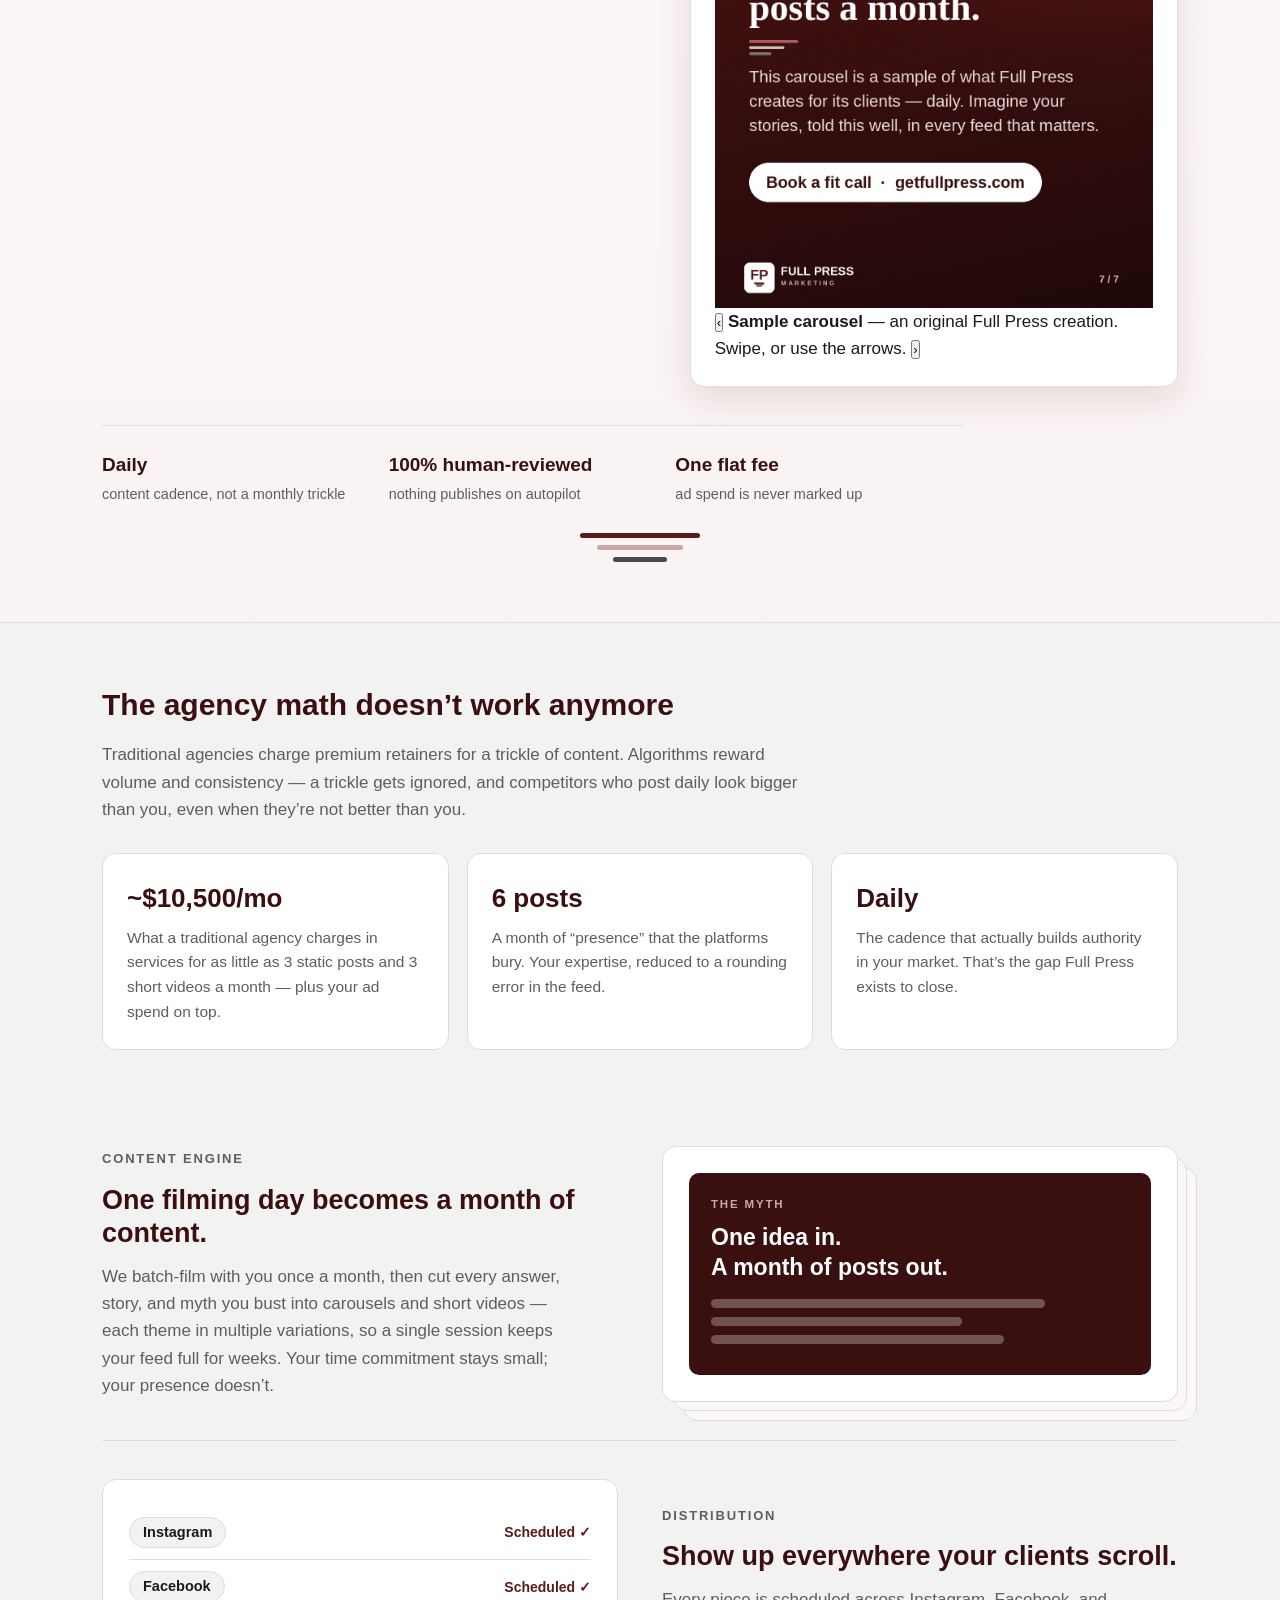
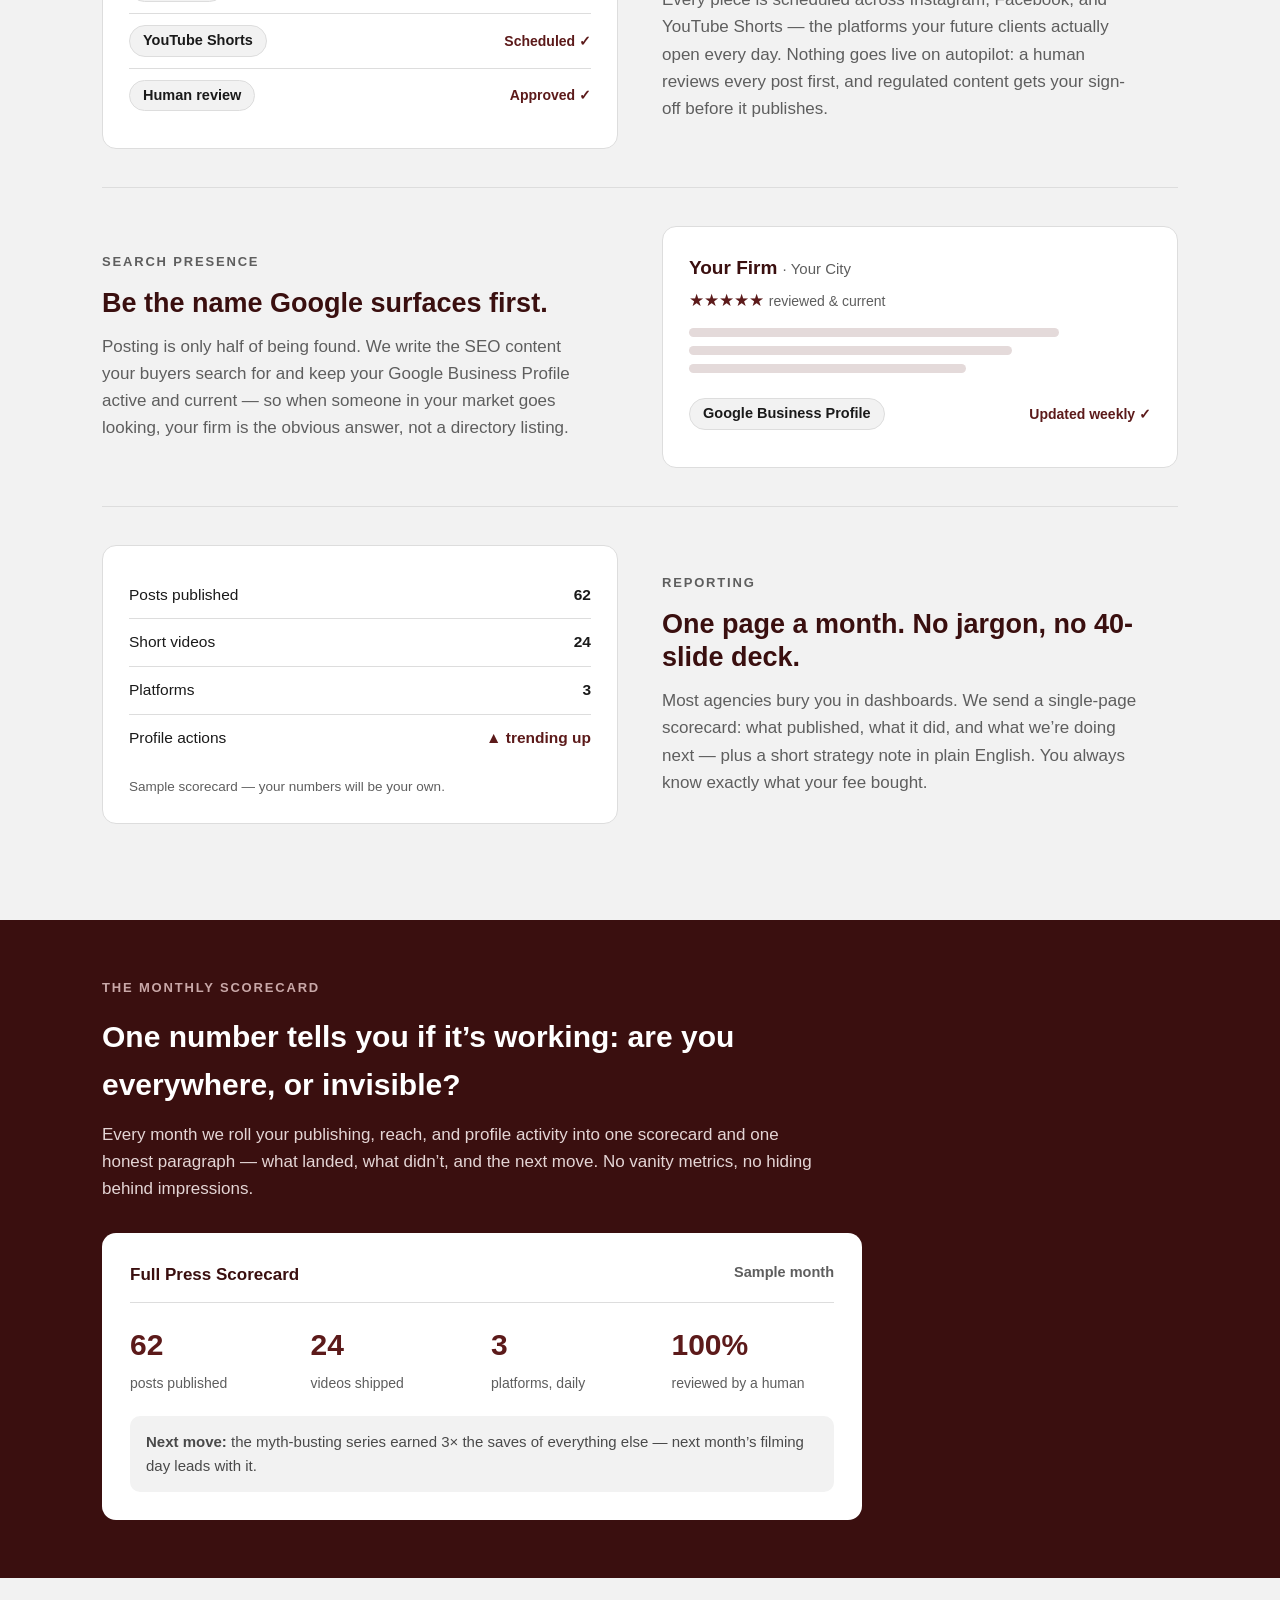
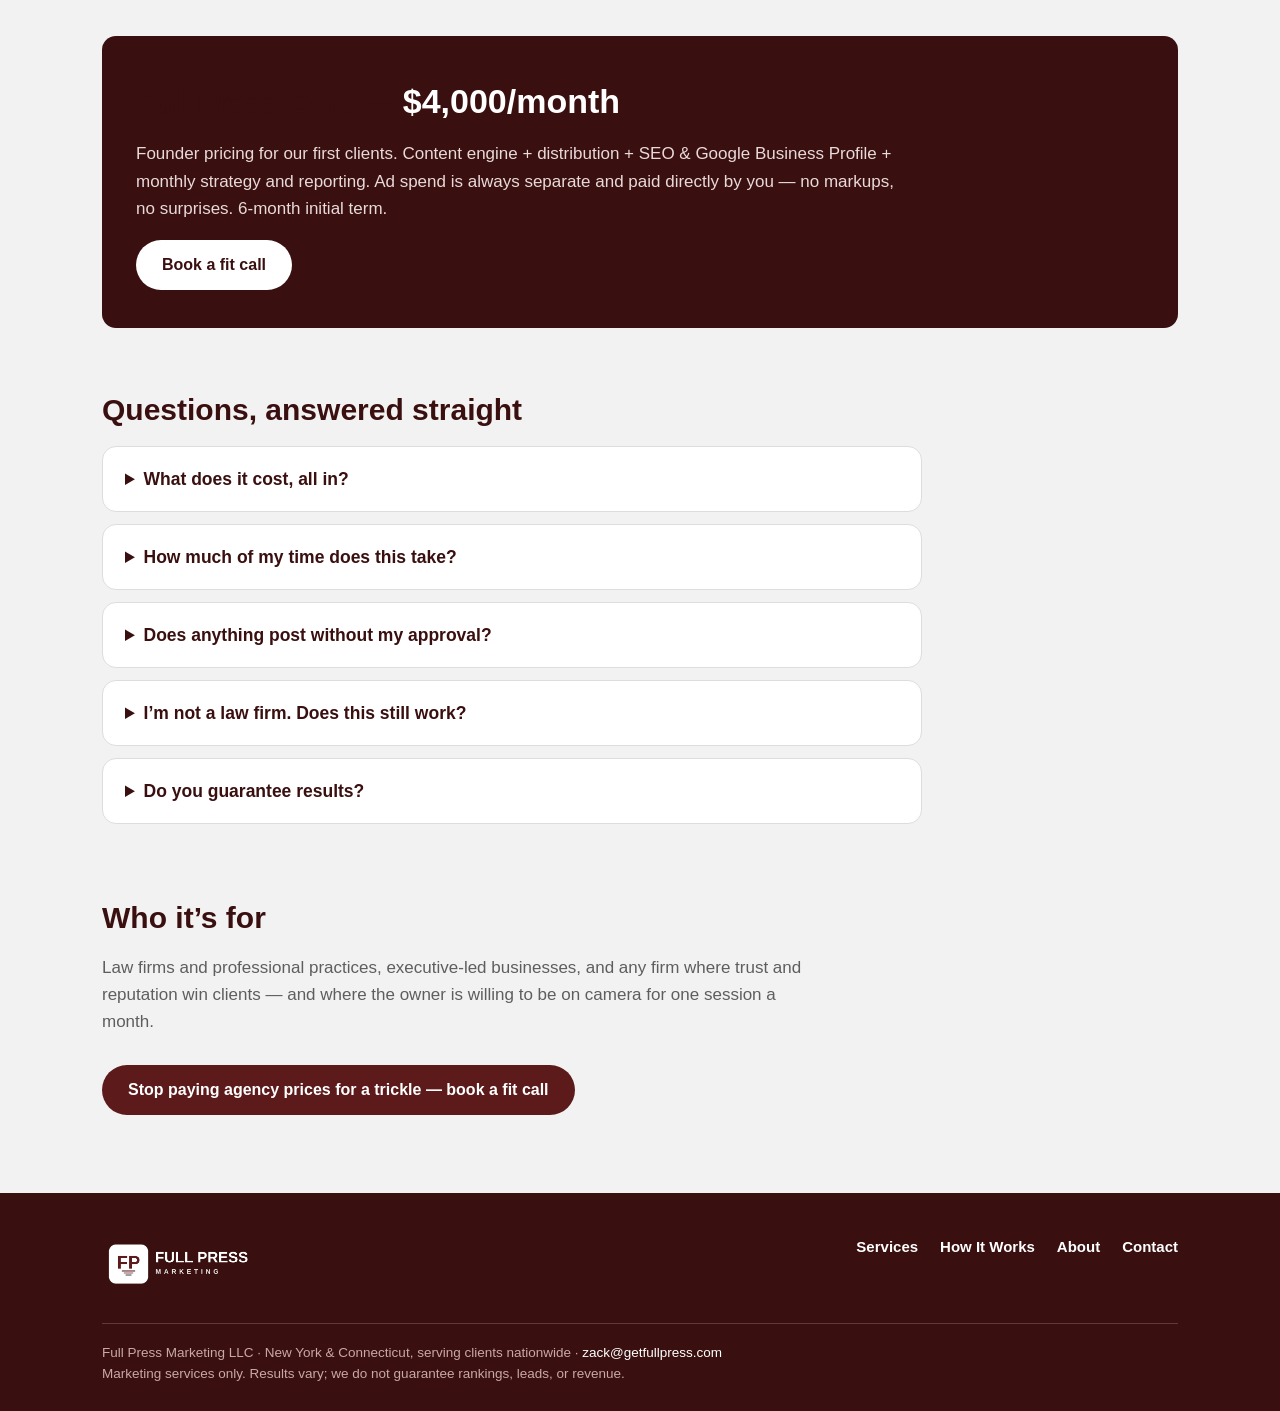
==== commit 9351e096: "Hero: live sample carousel replaces fan-out mock" ====
--- a/index.html
+++ b/index.html
@@ -45,19 +45,20 @@
           <a class="btn ghost" href="how-it-works.html">See how it works</a>
         </div>
       </div>
-      <div class="hero-visual" aria-hidden="true">
-        <div class="fan-post">
-          <div class="mock-kicker">Your story</div>
-          <div class="fan-head">One expert.<br>Dozens of stories.</div>
-          <div class="mock-line w80"></div>
-          <div class="mock-line w60"></div>
-          <div class="mock-line w70"></div>
-        </div>
-        <p class="fan-arrow">The algorithm matches each story to the viewer it fits</p>
-        <div class="fan-chips">
-          <div class="fan-chip"><strong>Young professionals</strong><span>see the getting-started story</span></div>
-          <div class="fan-chip"><strong>Business owners</strong><span>see the growth story</span></div>
-          <div class="fan-chip"><strong>Established clients</strong><span>see the legacy story</span></div>
+      <div class="hero-visual car" aria-label="Sample carousel created by Full Press Marketing">
+        <div class="car-track" id="carTrack">
+          <img src="images/sample-1.jpg" alt="Sample carousel slide 1 of 7: The best lawyer in your city lost a client this morning. Not to a better lawyer. To a louder one.">
+          <img src="images/sample-2.jpg" alt="Sample carousel slide 2 of 7: The morning — 9:14 AM. A business owner needs a lawyer, now. She opens her phone, and she scrolls." loading="lazy">
+          <img src="images/sample-3.jpg" alt="Sample carousel slide 3 of 7: What she found — the expert: invisible. The other firm: everywhere." loading="lazy">
+          <img src="images/sample-4.jpg" alt="Sample carousel slide 4 of 7: The decision — she didn't compare resumes. She booked the familiar name." loading="lazy">
+          <img src="images/sample-5.jpg" alt="Sample carousel slide 5 of 7: The math — six posts a month can't build familiarity." loading="lazy">
+          <img src="images/sample-6.jpg" alt="Sample carousel slide 6 of 7: The fix — one filming day. A month of being impossible to miss." loading="lazy">
+          <img src="images/sample-7.jpg" alt="Sample carousel slide 7 of 7: The takeaway — your expertise deserves more than 6 posts a month. Book a fit call at getfullpress.com." loading="lazy">
+        </div>
+        <div class="car-ui">
+          <button type="button" class="car-btn" onclick="slideCar(-1)" aria-label="Previous slide">&#8249;</button>
+          <span class="car-note"><strong>Sample carousel</strong> — an original Full Press creation. Swipe, or use the arrows.</span>
+          <button type="button" class="car-btn" onclick="slideCar(1)" aria-label="Next slide">&#8250;</button>
         </div>
       </div>
     </div>
@@ -238,5 +239,8 @@
     </div>
   </div>
 </footer>
+<script>
+function slideCar(dir){var t=document.getElementById('carTrack');if(!t)return;var w=t.clientWidth;var i=Math.round(t.scrollLeft/w)+dir;i=Math.max(0,Math.min(6,i));t.scrollTo({left:i*w,behavior:'smooth'});}
+</script>
 </body>
 </html>
--- a/css/style.css
+++ b/css/style.css
@@ -40,8 +40,8 @@
 }
 
 /* Hero */
-.hero{background:var(--card);border-bottom:1px solid var(--line);padding:74px 0 64px}
-.hero h1{font-size:44px;line-height:1.15;color:var(--maroon-dark);max-width:760px}
+.hero{background:linear-gradient(180deg,#FFFFFF 0%,#FAF3F3 100%);border-bottom:1px solid var(--line);padding:64px 0 60px}
+.hero h1{font-size:46px;line-height:1.13;color:var(--maroon-dark);max-width:760px}
 .hero p.sub{font-size:20px;color:var(--muted);max-width:700px;margin:20px 0 30px}
 .hero .cta-row{display:flex;gap:14px;flex-wrap:wrap}
 @media(max-width:640px){.hero h1{font-size:33px}.hero{padding:50px 0 44px}}
@@ -52,6 +52,28 @@
 .press-lines span:nth-child(1){width:120px;background:var(--maroon)}
 .press-lines span:nth-child(2){width:86px;background:#C9A8A8}
 .press-lines span:nth-child(3){width:54px;background:var(--grey)}
+
+/* Hero layout, badge, reach list & story fan-out visual (home) */
+.eyebrow.badge{display:inline-block;border:1.5px solid var(--maroon);border-radius:999px;
+  padding:6px 16px;background:#FBF1F1;font-size:12.5px}
+.hero-grid{display:grid;grid-template-columns:1.05fr .95fr;gap:48px;align-items:center}
+@media(max-width:900px){.hero-grid{grid-template-columns:1fr;gap:34px}}
+.reach{list-style:none;margin:4px 0 30px;display:grid;gap:13px;max-width:640px}
+.reach li{position:relative;padding-left:32px;color:var(--muted);font-size:16.5px}
+.reach li::before{content:"\2713";position:absolute;left:0;top:0;color:var(--maroon);font-weight:800;font-size:19px}
+.reach li strong{color:var(--maroon-dark)}
+.hero-visual{background:var(--card);border:1px solid var(--line);border-radius:var(--radius);padding:24px;
+  box-shadow:0 14px 34px rgba(58,15,15,.10)}
+.fan-post{background:var(--maroon-dark);color:#fff;border-radius:10px;padding:22px}
+.fan-head{font-size:24px;font-weight:700;line-height:1.3;margin-bottom:16px}
+.fan-arrow{text-align:center;color:var(--maroon);font-weight:700;font-size:13.5px;letter-spacing:.04em;
+  text-transform:uppercase;margin:18px 0 14px}
+.fan-chips{display:grid;gap:10px}
+.fan-chip{display:flex;justify-content:space-between;align-items:center;gap:14px;background:var(--bg);
+  border:1px solid var(--line);border-radius:10px;padding:12px 16px;font-size:15px}
+.fan-chip strong{color:var(--maroon-dark);white-space:nowrap}
+.fan-chip span{color:var(--muted);font-size:14px;text-align:right}
+@media(max-width:480px){.fan-chip{flex-direction:column;align-items:flex-start;gap:2px}.fan-chip span{text-align:left}}
 
 /* Sections & cards */
 section.block{padding:58px 0}
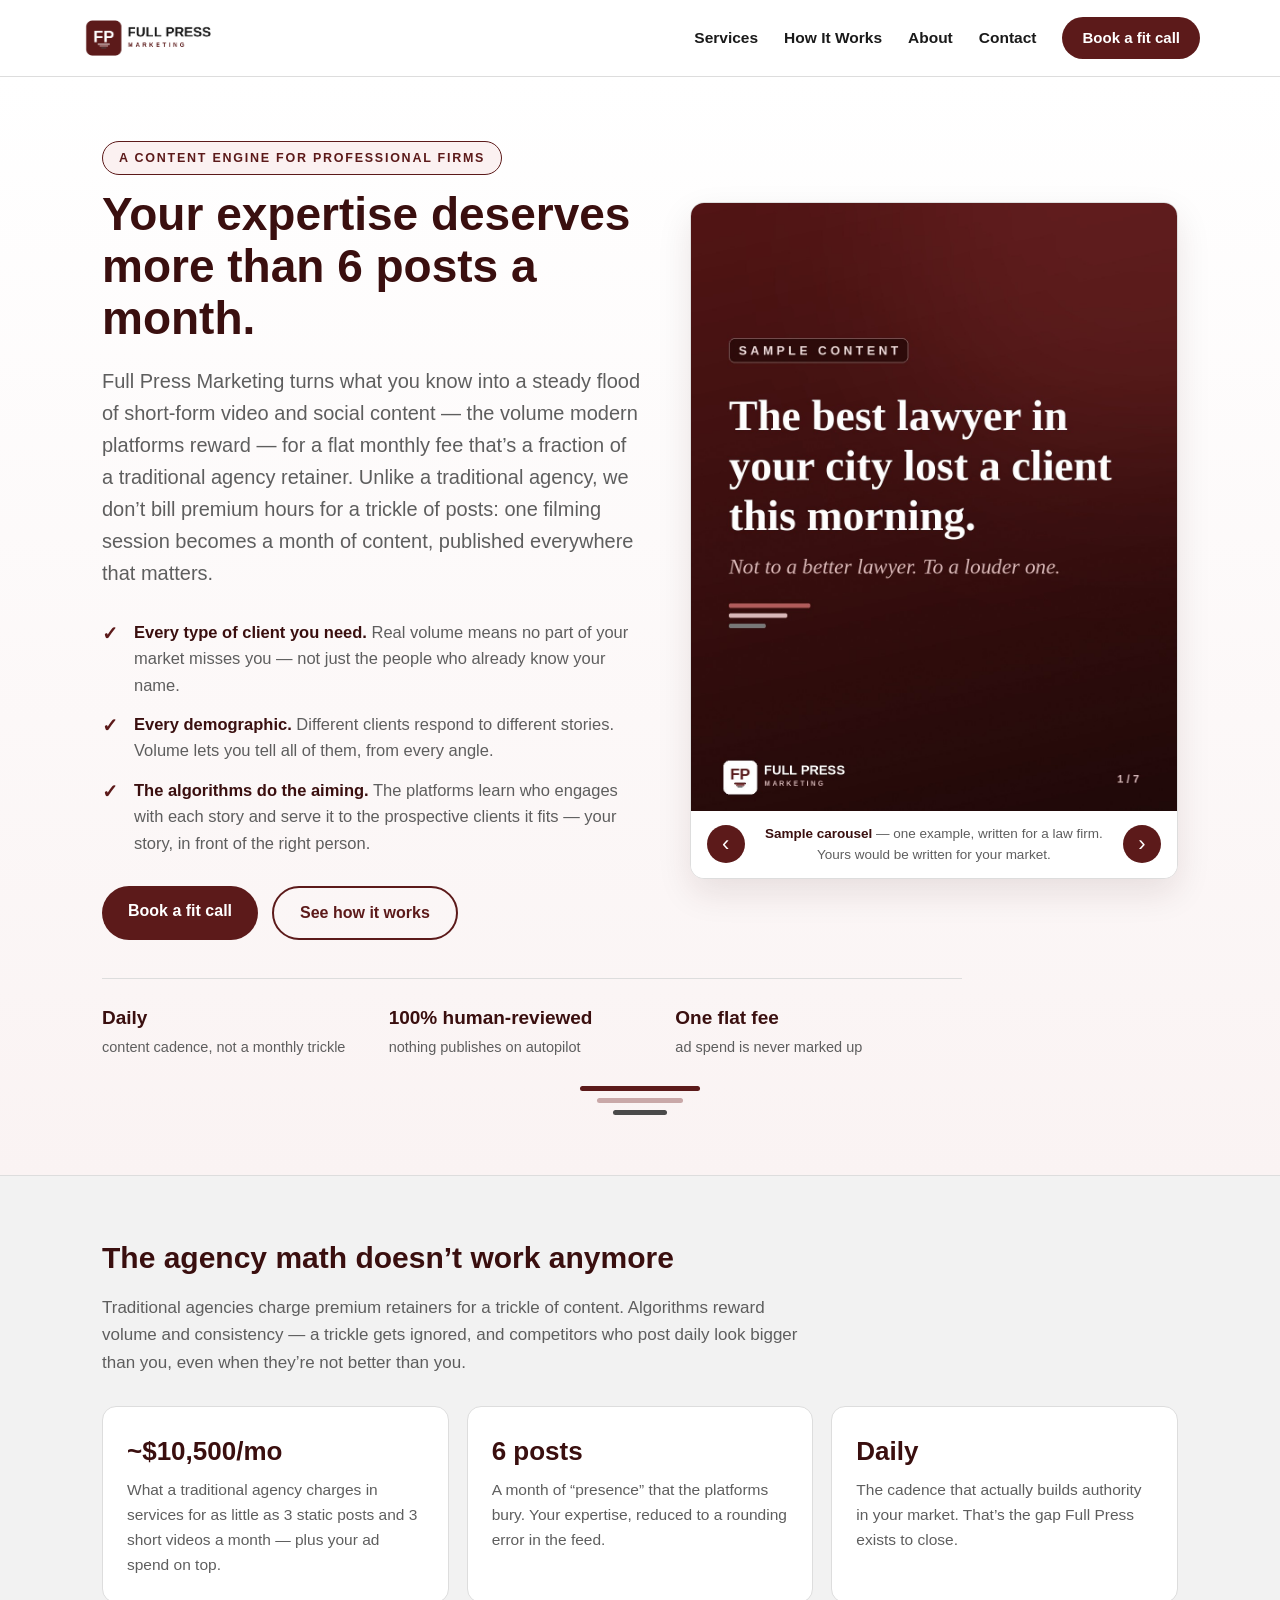
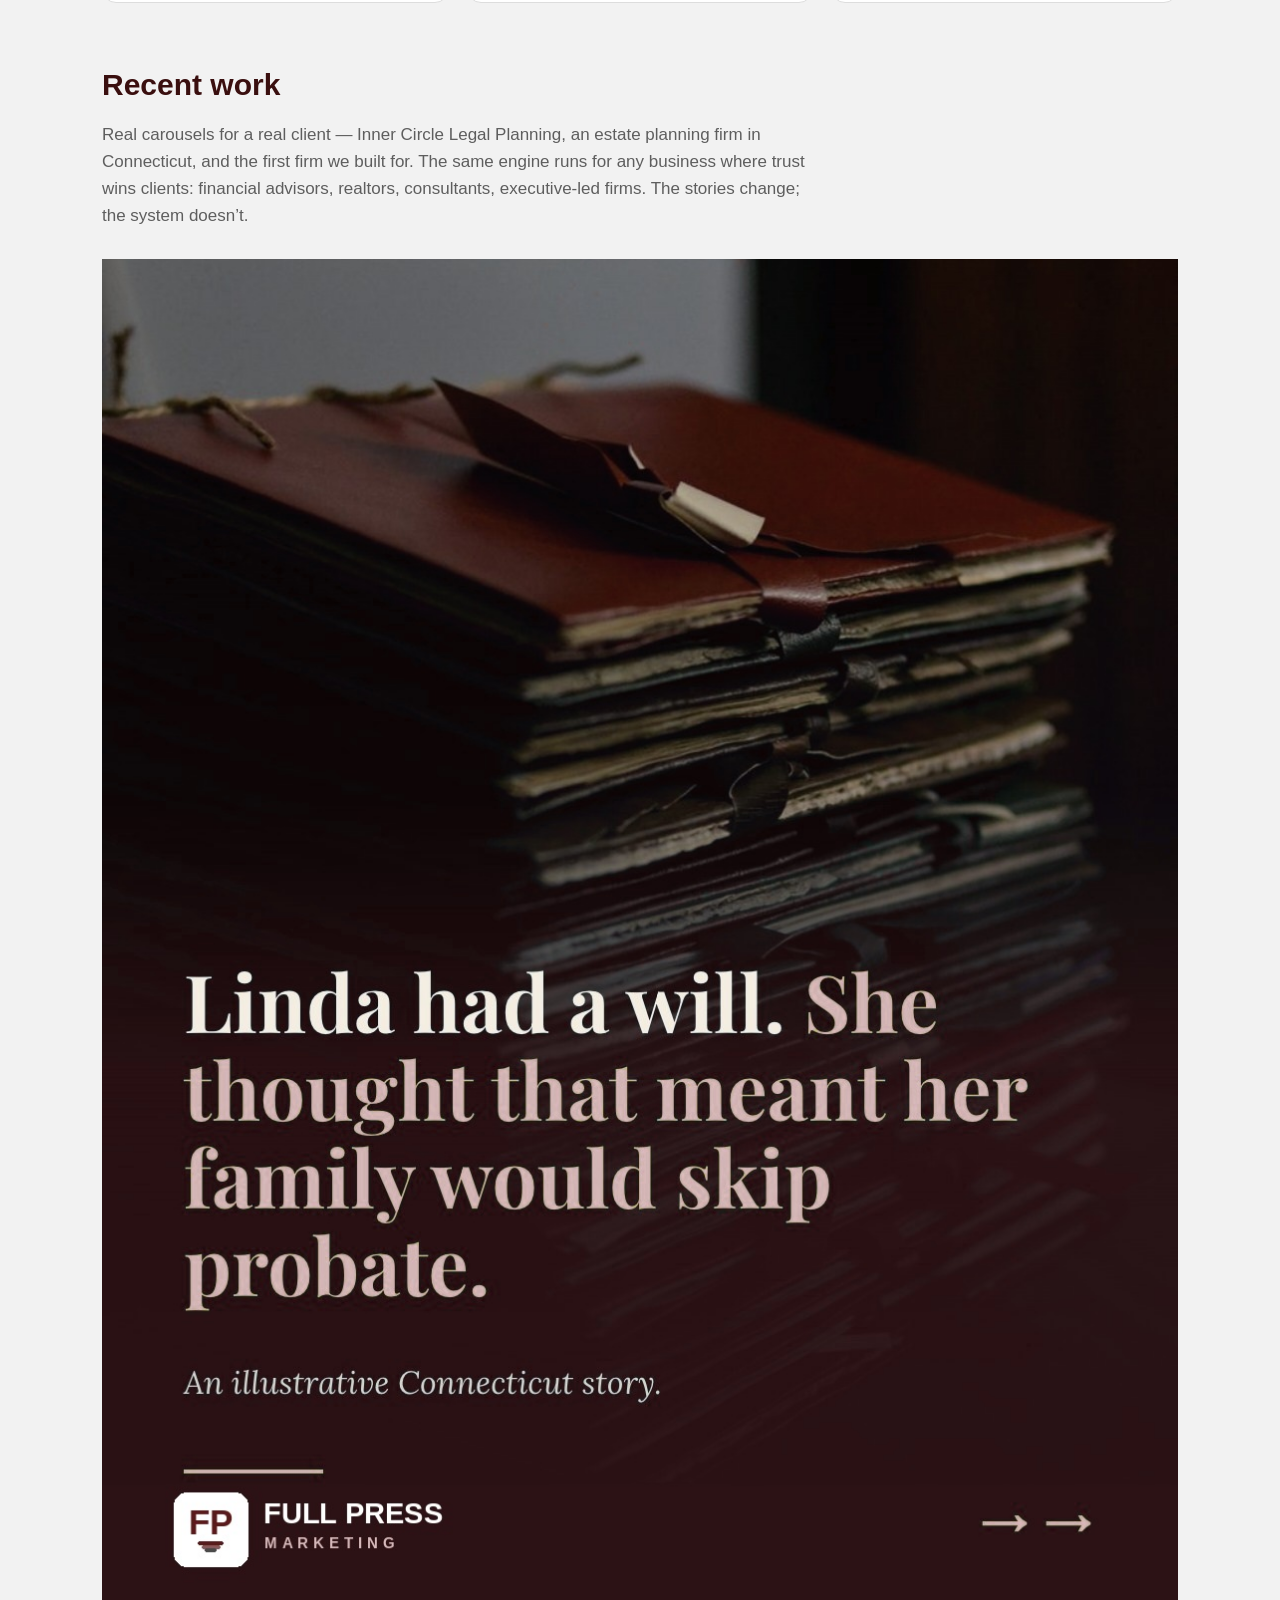
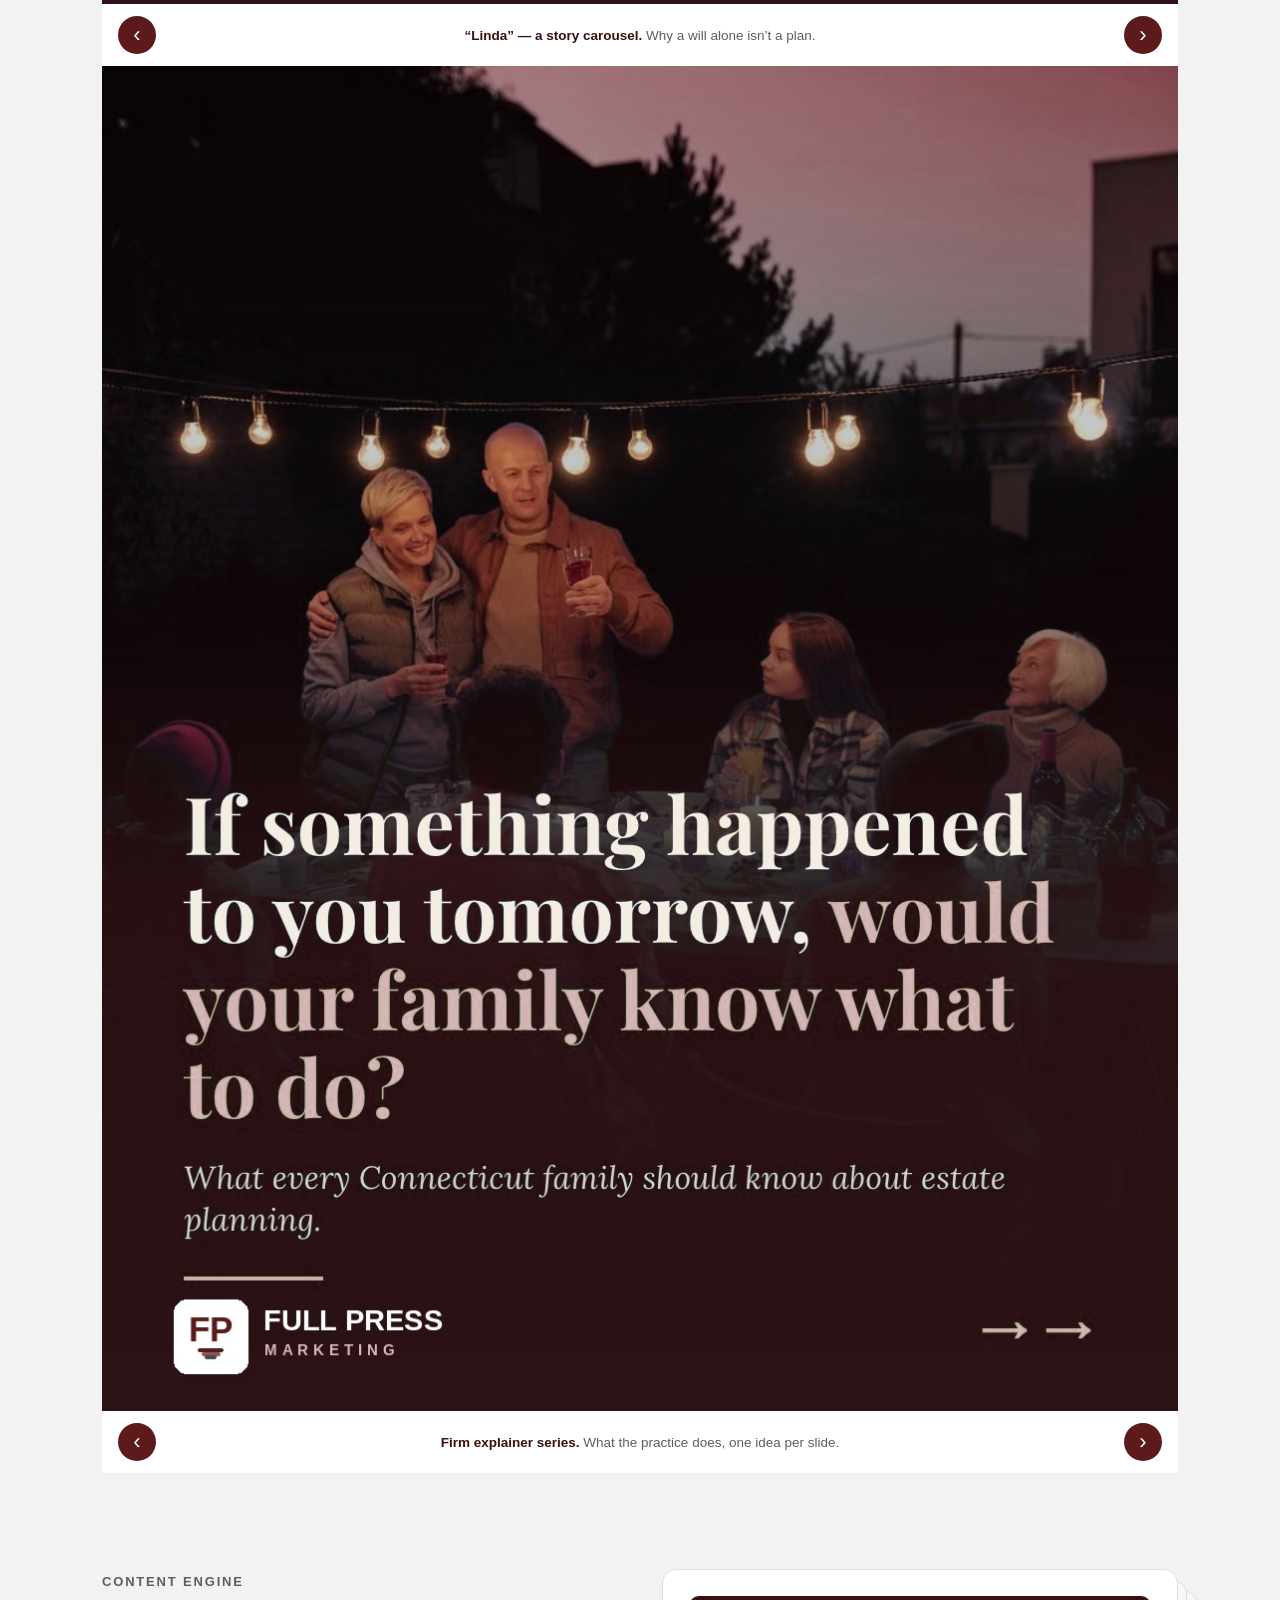
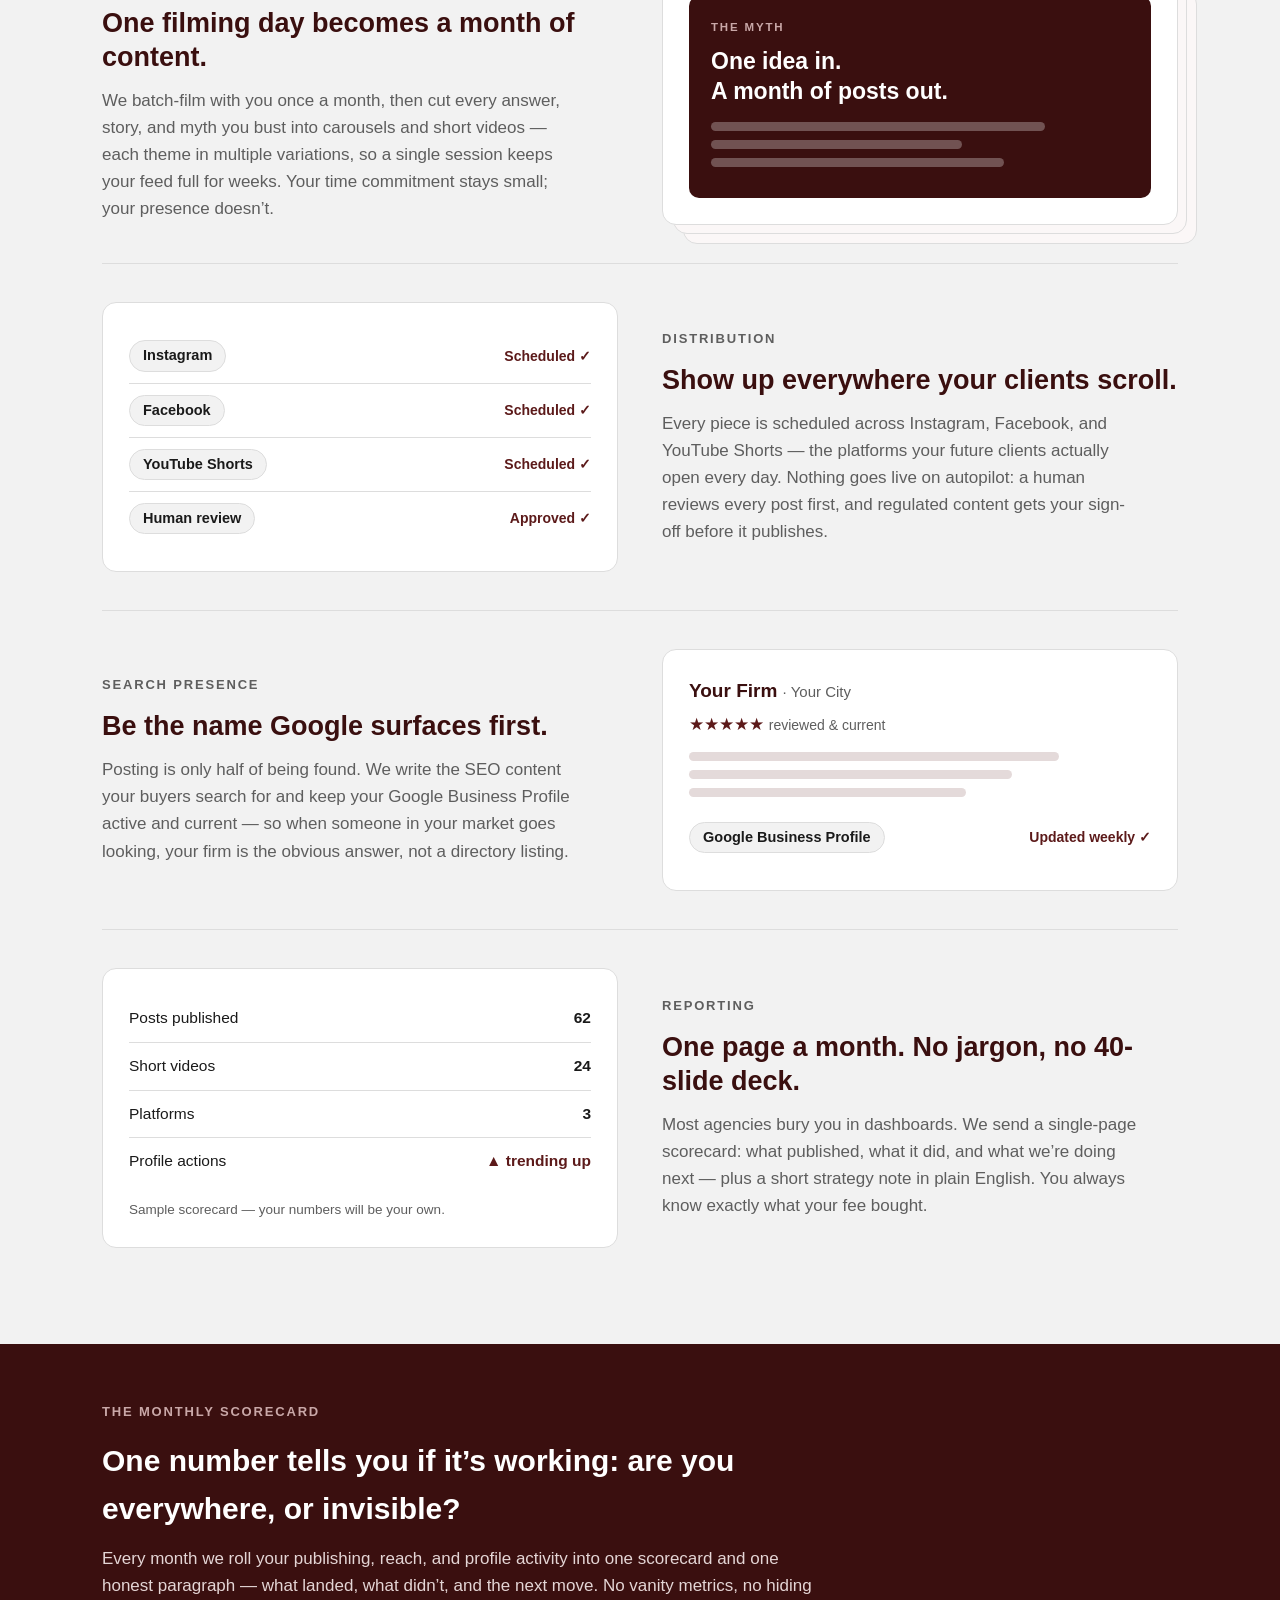
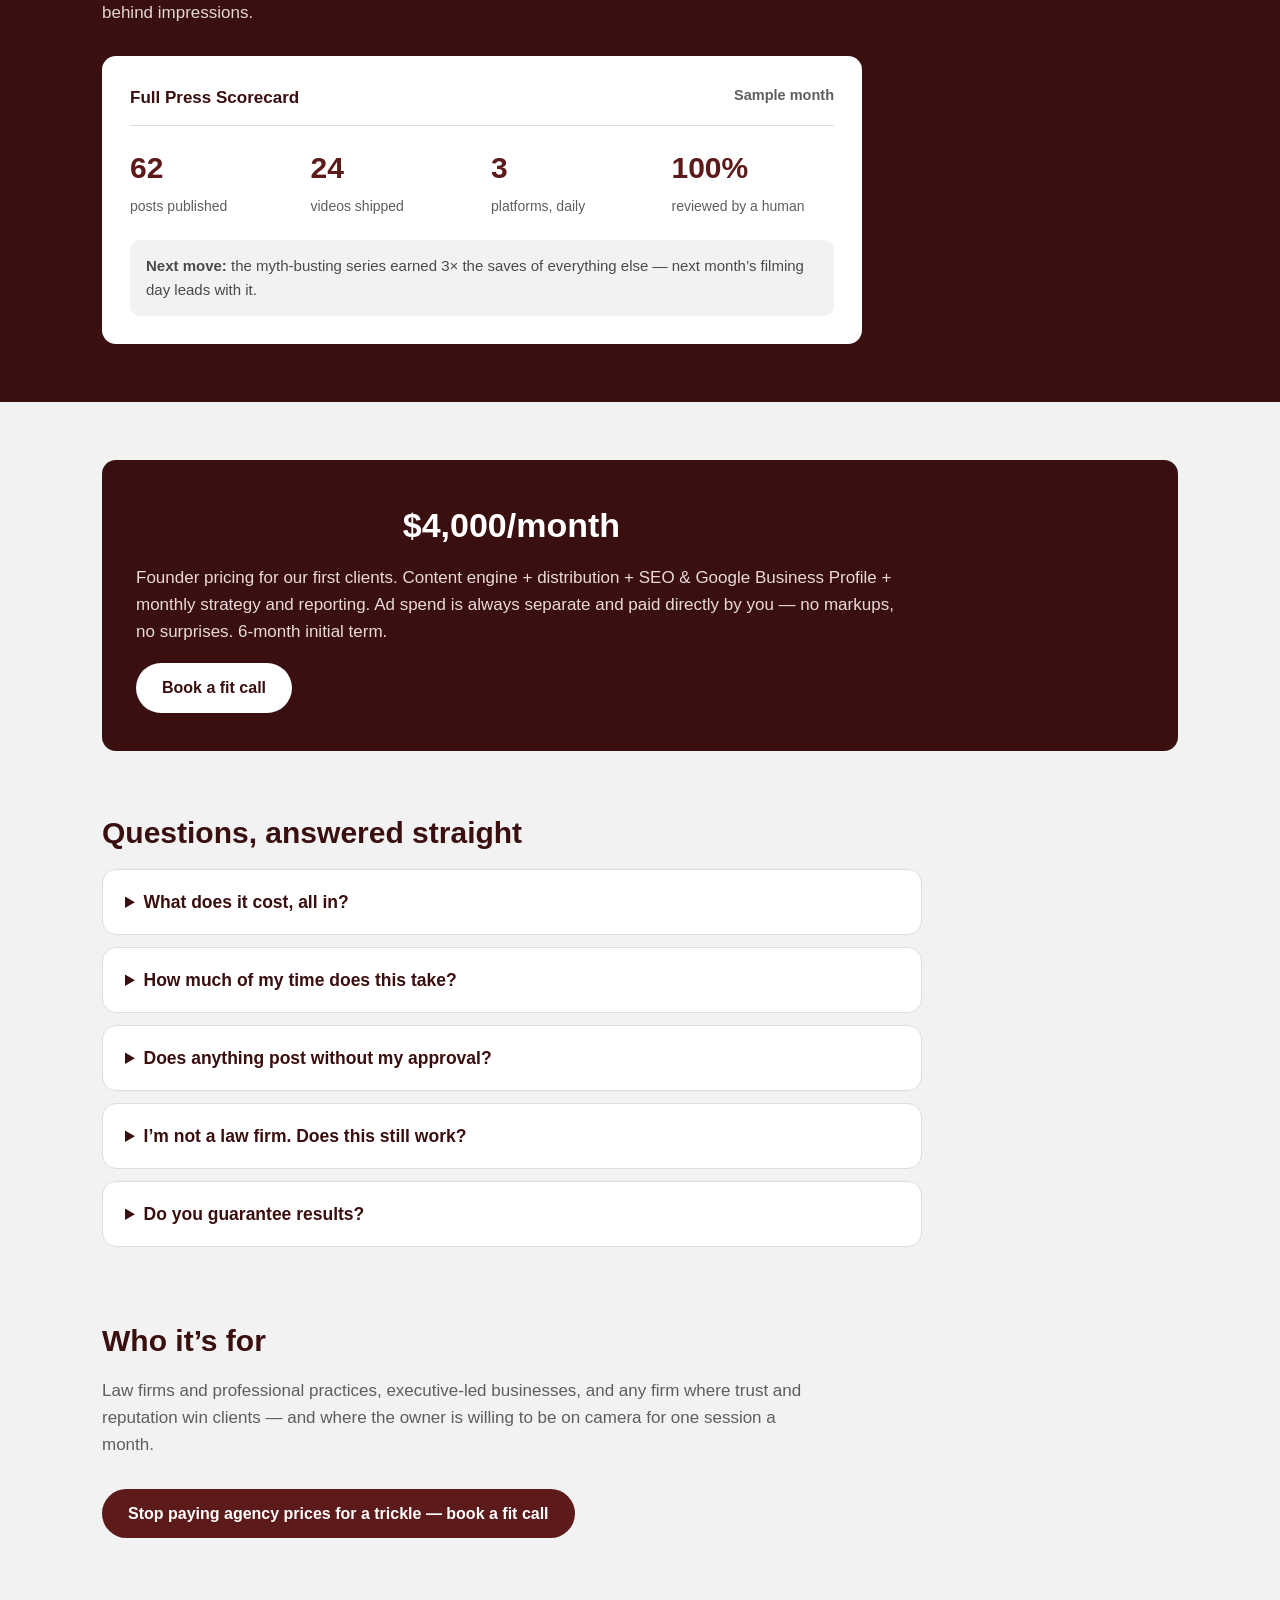
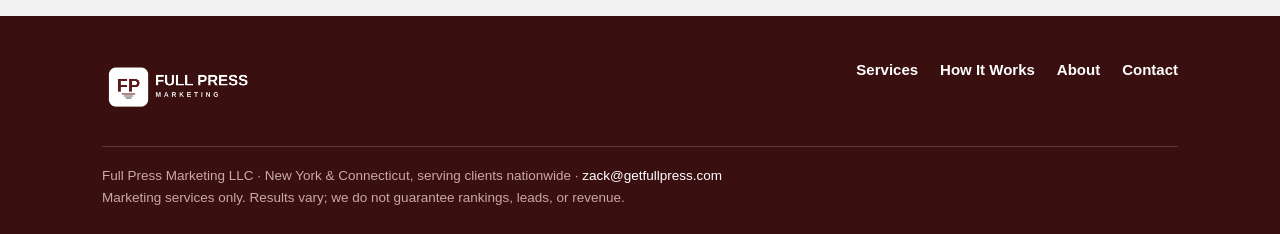
==== commit e1753e55: "Home: Recent work section, broadened framing" ====
--- a/index.html
+++ b/index.html
@@ -56,9 +56,9 @@
           <img src="images/sample-7.jpg" alt="Sample carousel slide 7 of 7: The takeaway — your expertise deserves more than 6 posts a month. Book a fit call at getfullpress.com." loading="lazy">
         </div>
         <div class="car-ui">
-          <button type="button" class="car-btn" onclick="slideCar(-1)" aria-label="Previous slide">&#8249;</button>
-          <span class="car-note"><strong>Sample carousel</strong> — an original Full Press creation. Swipe, or use the arrows.</span>
-          <button type="button" class="car-btn" onclick="slideCar(1)" aria-label="Next slide">&#8250;</button>
+          <button type="button" class="car-btn" onclick="slideCar('carTrack',-1)" aria-label="Previous slide">&#8249;</button>
+          <span class="car-note"><strong>Sample carousel</strong> — one example, written for a law firm. Yours would be written for your market.</span>
+          <button type="button" class="car-btn" onclick="slideCar('carTrack',1)" aria-label="Next slide">&#8250;</button>
         </div>
       </div>
     </div>
@@ -79,6 +79,49 @@
       <div class="card"><strong class="big">~$10,500/mo</strong><p>What a traditional agency charges in services for as little as 3 static posts and 3 short videos a month &mdash; plus your ad spend on top.</p></div>
       <div class="card"><strong class="big">6 posts</strong><p>A month of &ldquo;presence&rdquo; that the platforms bury. Your expertise, reduced to a rounding error in the feed.</p></div>
       <div class="card"><strong class="big">Daily</strong><p>The cadence that actually builds authority in your market. That&rsquo;s the gap Full Press exists to close.</p></div>
+    </div>
+  </div>
+</section>
+
+<section class="block" style="padding-top:0">
+  <div class="wrap">
+    <h2>Recent work</h2>
+    <p class="lede">Real carousels for a real client &mdash; Inner Circle Legal Planning, an estate planning firm in Connecticut, and the first firm we built for. The same engine runs for any business where trust wins clients: financial advisors, realtors, consultants, executive-led firms. The stories change; the system doesn&rsquo;t.</p>
+    <div class="work-grid">
+      <div class="car">
+        <div class="car-track" id="carLinda">
+          <img src="images/linda-1.jpg" alt="Client carousel 'Linda', slide 1 of 7: Linda had a will. She thought that meant her family would skip probate." loading="lazy">
+          <img src="images/linda-2.jpg" alt="Client carousel 'Linda', slide 2 of 7: The myth — a will is the probate court's instructions." loading="lazy">
+          <img src="images/linda-3.jpg" alt="Client carousel 'Linda', slide 3 of 7: Public record — a will becomes public in probate." loading="lazy">
+          <img src="images/linda-4.jpg" alt="Client carousel 'Linda', slide 4 of 7: The Florida condo — a second probate in a second state." loading="lazy">
+          <img src="images/linda-5.jpg" alt="Client carousel 'Linda', slide 5 of 7: The executor — the brother she named had died." loading="lazy">
+          <img src="images/linda-6.jpg" alt="Client carousel 'Linda', slide 6 of 7: The wait — months of filings in two states." loading="lazy">
+          <img src="images/linda-7.jpg" alt="Client carousel 'Linda', slide 7 of 7: A will is a start. It's not the whole plan." loading="lazy">
+        </div>
+        <div class="car-ui">
+          <button type="button" class="car-btn" onclick="slideCar('carLinda',-1)" aria-label="Previous slide">&#8249;</button>
+          <span class="car-note"><strong>&ldquo;Linda&rdquo; — a story carousel.</strong> Why a will alone isn&rsquo;t a plan.</span>
+          <button type="button" class="car-btn" onclick="slideCar('carLinda',1)" aria-label="Next slide">&#8250;</button>
+        </div>
+      </div>
+      <div class="car">
+        <div class="car-track" id="carExplainer">
+          <img src="images/explainer-1.jpg" alt="Client explainer series, slide 1 of 9: Estate planning isn't just paperwork — your family feels it." loading="lazy">
+          <img src="images/explainer-2.jpg" alt="Client explainer series, slide 2 of 9: Without a plan, the state decides." loading="lazy">
+          <img src="images/explainer-3.jpg" alt="Client explainer series, slide 3 of 9: Wills." loading="lazy">
+          <img src="images/explainer-4.jpg" alt="Client explainer series, slide 4 of 9: Revocable living trusts." loading="lazy">
+          <img src="images/explainer-5.jpg" alt="Client explainer series, slide 5 of 9: Irrevocable trusts." loading="lazy">
+          <img src="images/explainer-6.jpg" alt="Client explainer series, slide 6 of 9: Business succession." loading="lazy">
+          <img src="images/explainer-7.jpg" alt="Client explainer series, slide 7 of 9: Probate support." loading="lazy">
+          <img src="images/explainer-8.jpg" alt="Client explainer series, slide 8 of 9: Meet your attorney — template slide." loading="lazy">
+          <img src="images/explainer-9.jpg" alt="Client explainer series, slide 9 of 9: The best plan is the one you finish." loading="lazy">
+        </div>
+        <div class="car-ui">
+          <button type="button" class="car-btn" onclick="slideCar('carExplainer',-1)" aria-label="Previous slide">&#8249;</button>
+          <span class="car-note"><strong>Firm explainer series.</strong> What the practice does, one idea per slide.</span>
+          <button type="button" class="car-btn" onclick="slideCar('carExplainer',1)" aria-label="Next slide">&#8250;</button>
+        </div>
+      </div>
     </div>
   </div>
 </section>
@@ -240,7 +283,7 @@
   </div>
 </footer>
 <script>
-function slideCar(dir){var t=document.getElementById('carTrack');if(!t)return;var w=t.clientWidth;var i=Math.round(t.scrollLeft/w)+dir;i=Math.max(0,Math.min(6,i));t.scrollTo({left:i*w,behavior:'smooth'});}
+function slideCar(id,dir){var t=document.getElementById(id);if(!t)return;var w=t.clientWidth;var n=t.children.length;var i=Math.round(t.scrollLeft/w)+dir;i=Math.max(0,Math.min(n-1,i));t.scrollTo({left:i*w,behavior:'smooth'});}
 </script>
 </body>
 </html>
--- a/css/style.css
+++ b/css/style.css
@@ -53,7 +53,7 @@
 .press-lines span:nth-child(2){width:86px;background:#C9A8A8}
 .press-lines span:nth-child(3){width:54px;background:var(--grey)}
 
-/* Hero layout, badge, reach list & story fan-out visual (home) */
+/* Hero layout, badge, reach list & sample carousel (home) */
 .eyebrow.badge{display:inline-block;border:1.5px solid var(--maroon);border-radius:999px;
   padding:6px 16px;background:#FBF1F1;font-size:12.5px}
 .hero-grid{display:grid;grid-template-columns:1.05fr .95fr;gap:48px;align-items:center}
@@ -62,18 +62,19 @@
 .reach li{position:relative;padding-left:32px;color:var(--muted);font-size:16.5px}
 .reach li::before{content:"\2713";position:absolute;left:0;top:0;color:var(--maroon);font-weight:800;font-size:19px}
 .reach li strong{color:var(--maroon-dark)}
-.hero-visual{background:var(--card);border:1px solid var(--line);border-radius:var(--radius);padding:24px;
+.hero-visual{background:var(--card);border:1px solid var(--line);border-radius:var(--radius);
   box-shadow:0 14px 34px rgba(58,15,15,.10)}
-.fan-post{background:var(--maroon-dark);color:#fff;border-radius:10px;padding:22px}
-.fan-head{font-size:24px;font-weight:700;line-height:1.3;margin-bottom:16px}
-.fan-arrow{text-align:center;color:var(--maroon);font-weight:700;font-size:13.5px;letter-spacing:.04em;
-  text-transform:uppercase;margin:18px 0 14px}
-.fan-chips{display:grid;gap:10px}
-.fan-chip{display:flex;justify-content:space-between;align-items:center;gap:14px;background:var(--bg);
-  border:1px solid var(--line);border-radius:10px;padding:12px 16px;font-size:15px}
-.fan-chip strong{color:var(--maroon-dark);white-space:nowrap}
-.fan-chip span{color:var(--muted);font-size:14px;text-align:right}
-@media(max-width:480px){.fan-chip{flex-direction:column;align-items:flex-start;gap:2px}.fan-chip span{text-align:left}}
+/* Sample carousel in the hero (home) */
+.hero-visual.car{overflow:hidden}
+.car-track{display:flex;overflow-x:auto;scroll-snap-type:x mandatory;scrollbar-width:none;-webkit-overflow-scrolling:touch}
+.car-track::-webkit-scrollbar{display:none}
+.car-track img{flex:0 0 100%;width:100%;height:auto;scroll-snap-align:start}
+.car-ui{display:flex;align-items:center;justify-content:space-between;gap:12px;padding:12px 16px;background:#fff}
+.car-btn{background:var(--maroon);color:#fff;border:none;width:38px;height:38px;border-radius:50%;
+  font-size:22px;line-height:1;cursor:pointer;flex:0 0 auto;padding:0}
+.car-btn:hover{background:var(--maroon-dark)}
+.car-note{color:var(--muted);font-size:13.5px;text-align:center}
+.car-note strong{color:var(--maroon-dark)}
 
 /* Sections & cards */
 section.block{padding:58px 0}
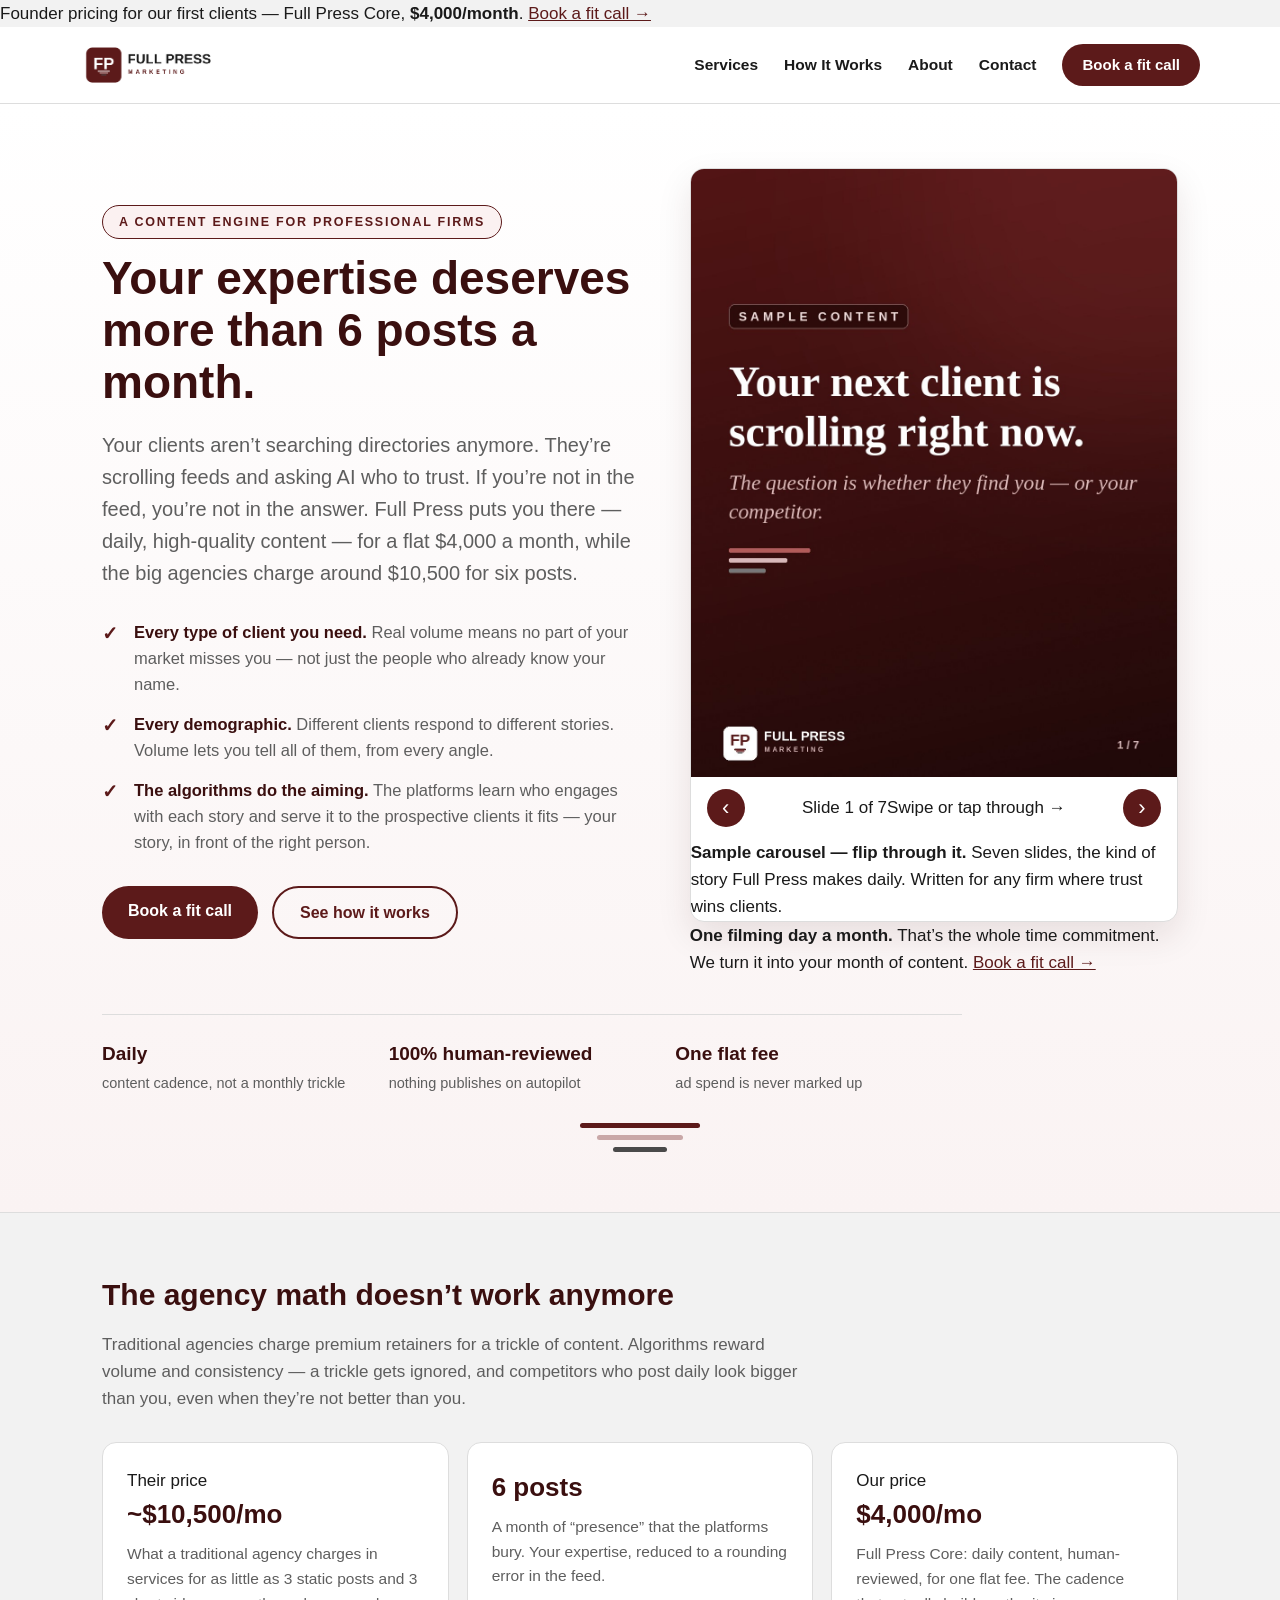
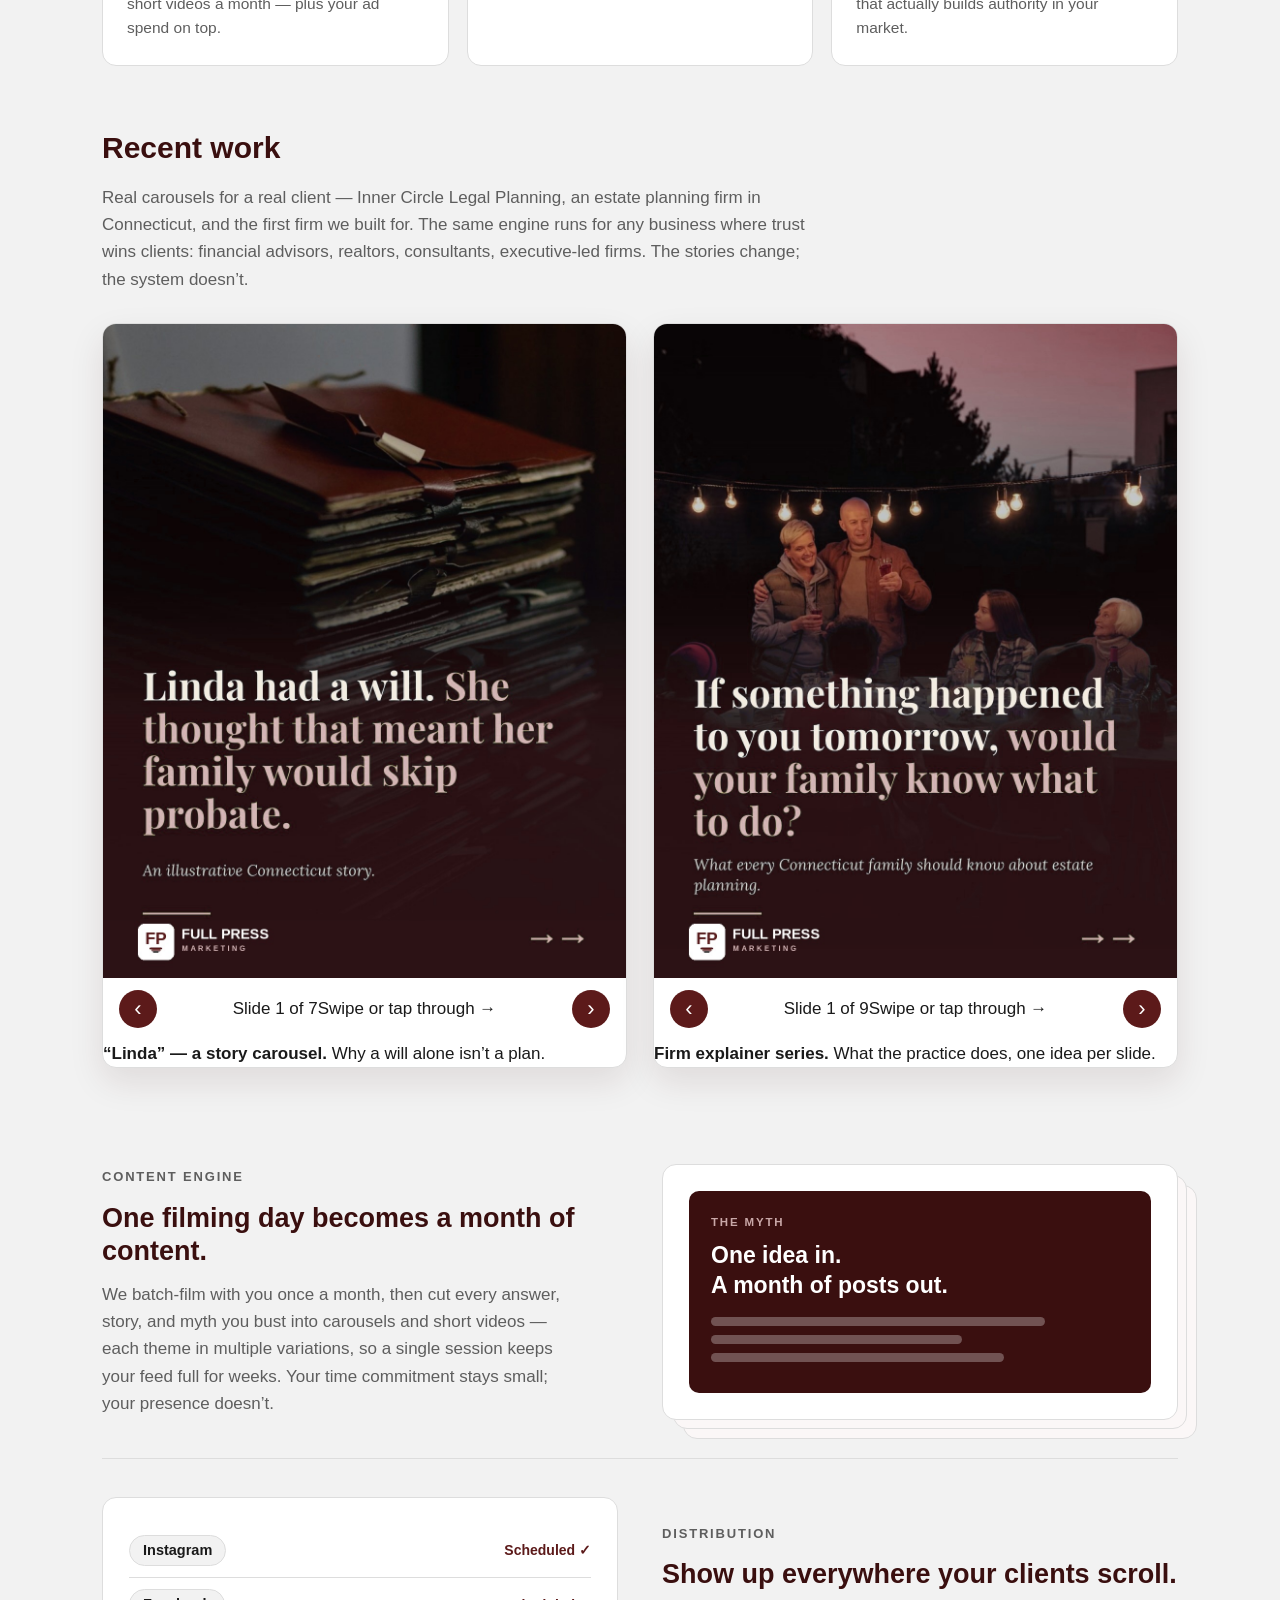
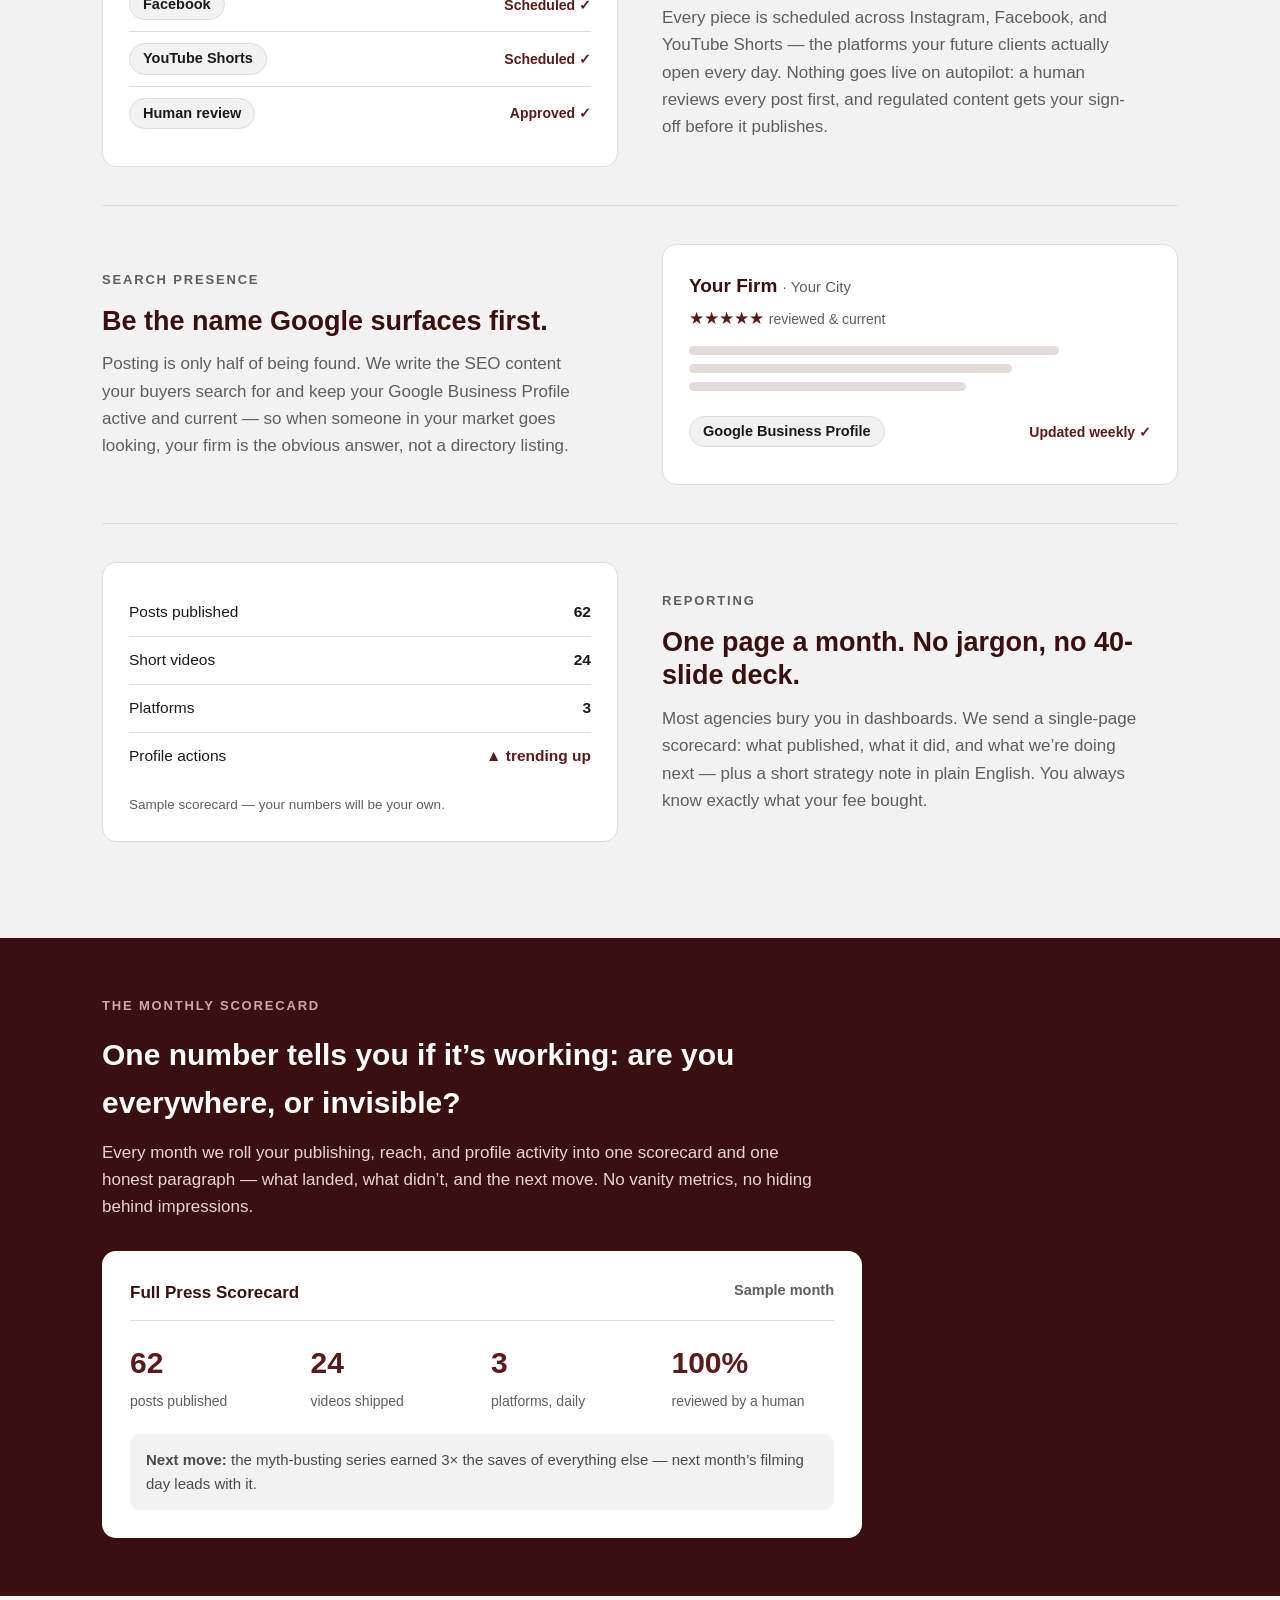
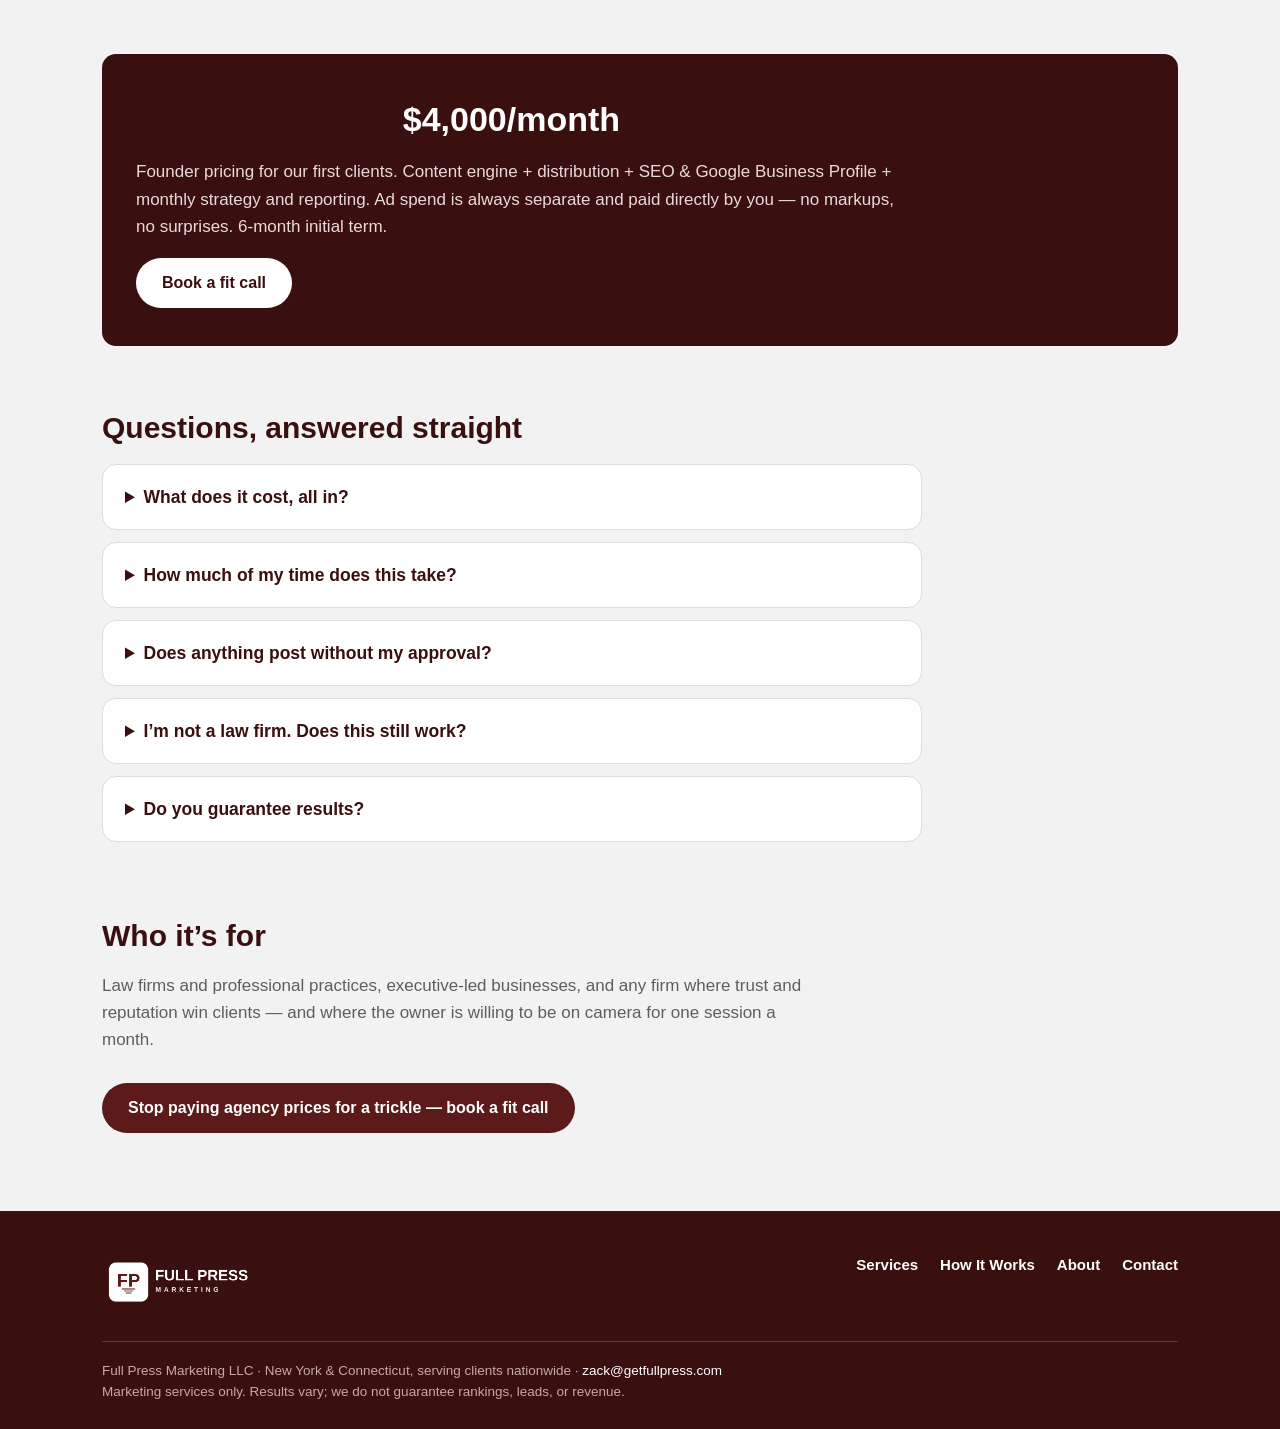
==== commit c9246ed8: "Home: topbar, flippable carousel controls, price chips" ====
--- a/index.html
+++ b/index.html
@@ -14,6 +14,7 @@
 <meta property="og:type" content="website">
 </head>
 <body>
+<div class="topbar">Founder pricing for our first clients &mdash; Full Press Core, <strong>$4,000/month</strong>. <a href="contact.html">Book a fit call &rarr;</a></div>
 <header class="site">
   <div class="wrap nav">
     <a class="brand" href="index.html"><img src="images/fpm-logo-primary-light.png" alt="Full Press Marketing"></a>
@@ -34,7 +35,7 @@
       <div class="hero-text">
         <p class="eyebrow badge">A content engine for professional firms</p>
         <h1>Your expertise deserves more than 6 posts a month.</h1>
-        <p class="sub">Full Press Marketing turns what you know into a steady flood of short-form video and social content &mdash; the volume modern platforms reward &mdash; for a flat monthly fee that&rsquo;s a fraction of a traditional agency retainer. Unlike a traditional agency, we don&rsquo;t bill premium hours for a trickle of posts: one filming session becomes a month of content, published everywhere that matters.</p>
+        <p class="sub">Your clients aren&rsquo;t searching directories anymore. They&rsquo;re scrolling feeds and asking AI who to trust. If you&rsquo;re not in the feed, you&rsquo;re not in the answer. Full Press puts you there &mdash; daily, high-quality content &mdash; for a flat $4,000 a month, while the big agencies charge around $10,500 for six posts.</p>
         <ul class="reach">
           <li><strong>Every type of client you need.</strong> Real volume means no part of your market misses you &mdash; not just the people who already know your name.</li>
           <li><strong>Every demographic.</strong> Different clients respond to different stories. Volume lets you tell all of them, from every angle.</li>
@@ -45,21 +46,29 @@
           <a class="btn ghost" href="how-it-works.html">See how it works</a>
         </div>
       </div>
+      <div class="hero-side">
       <div class="hero-visual car" aria-label="Sample carousel created by Full Press Marketing">
         <div class="car-track" id="carTrack">
-          <img src="images/sample-1.jpg" alt="Sample carousel slide 1 of 7: The best lawyer in your city lost a client this morning. Not to a better lawyer. To a louder one.">
-          <img src="images/sample-2.jpg" alt="Sample carousel slide 2 of 7: The morning — 9:14 AM. A business owner needs a lawyer, now. She opens her phone, and she scrolls." loading="lazy">
-          <img src="images/sample-3.jpg" alt="Sample carousel slide 3 of 7: What she found — the expert: invisible. The other firm: everywhere." loading="lazy">
-          <img src="images/sample-4.jpg" alt="Sample carousel slide 4 of 7: The decision — she didn't compare resumes. She booked the familiar name." loading="lazy">
-          <img src="images/sample-5.jpg" alt="Sample carousel slide 5 of 7: The math — six posts a month can't build familiarity." loading="lazy">
-          <img src="images/sample-6.jpg" alt="Sample carousel slide 6 of 7: The fix — one filming day. A month of being impossible to miss." loading="lazy">
-          <img src="images/sample-7.jpg" alt="Sample carousel slide 7 of 7: The takeaway — your expertise deserves more than 6 posts a month. Book a fit call at getfullpress.com." loading="lazy">
+          <img src="images/sample-1.jpg" alt="Sample carousel slide 1 of 7: Your next client is scrolling right now. The question is whether they find you — or your competitor.">
+          <img src="images/sample-2.jpg" alt="Sample carousel slide 2 of 7: Where they look — they're not opening a directory. They're scrolling a feed, or asking an AI for a recommendation." loading="lazy">
+          <img src="images/sample-3.jpg" alt="Sample carousel slide 3 of 7: The gap — great work, invisible feed." loading="lazy">
+          <img src="images/sample-4.jpg" alt="Sample carousel slide 4 of 7: The old way — big agencies charge a fortune for a trickle." loading="lazy">
+          <img src="images/sample-5.jpg" alt="Sample carousel slide 5 of 7: The fix, volume — volume is how the algorithm finds you." loading="lazy">
+          <img src="images/sample-6.jpg" alt="Sample carousel slide 6 of 7: The fix, quality — volume with quality, and the rest handled." loading="lazy">
+          <img src="images/sample-7.jpg" alt="Sample carousel slide 7 of 7: The takeaway — meet your clients where they already are. Book a fit call at getfullpress.com." loading="lazy">
         </div>
         <div class="car-ui">
           <button type="button" class="car-btn" onclick="slideCar('carTrack',-1)" aria-label="Previous slide">&#8249;</button>
-          <span class="car-note"><strong>Sample carousel</strong> — one example, written for a law firm. Yours would be written for your market.</span>
+          <span class="car-meta"><span class="car-dots"></span><span class="car-count"></span><span class="car-hint">Swipe or tap through &rarr;</span></span>
           <button type="button" class="car-btn" onclick="slideCar('carTrack',1)" aria-label="Next slide">&#8250;</button>
         </div>
+        <p class="car-cap"><strong>Sample carousel &mdash; flip through it.</strong> Seven slides, the kind of story Full Press makes daily. Written for any firm where trust wins clients.</p>
+      </div>
+      <div class="hero-side-note">
+        <strong>One filming day a month.</strong>
+        <span>That&rsquo;s the whole time commitment. We turn it into your month of content.</span>
+        <a href="contact.html">Book a fit call &rarr;</a>
+      </div>
       </div>
     </div>
     <div class="proof">
@@ -76,9 +85,9 @@
     <h2>The agency math doesn&rsquo;t work anymore</h2>
     <p class="lede">Traditional agencies charge premium retainers for a trickle of content. Algorithms reward volume and consistency &mdash; a trickle gets ignored, and competitors who post daily look bigger than you, even when they&rsquo;re not better than you.</p>
     <div class="math">
-      <div class="card"><strong class="big">~$10,500/mo</strong><p>What a traditional agency charges in services for as little as 3 static posts and 3 short videos a month &mdash; plus your ad spend on top.</p></div>
+      <div class="card"><span class="price-tag their">Their price</span><strong class="big">~$10,500/mo</strong><p>What a traditional agency charges in services for as little as 3 static posts and 3 short videos a month &mdash; plus your ad spend on top.</p></div>
       <div class="card"><strong class="big">6 posts</strong><p>A month of &ldquo;presence&rdquo; that the platforms bury. Your expertise, reduced to a rounding error in the feed.</p></div>
-      <div class="card"><strong class="big">Daily</strong><p>The cadence that actually builds authority in your market. That&rsquo;s the gap Full Press exists to close.</p></div>
+      <div class="card"><span class="price-tag ours">Our price</span><strong class="big">$4,000/mo</strong><p>Full Press Core: daily content, human-reviewed, for one flat fee. The cadence that actually builds authority in your market.</p></div>
     </div>
   </div>
 </section>
@@ -100,9 +109,10 @@
         </div>
         <div class="car-ui">
           <button type="button" class="car-btn" onclick="slideCar('carLinda',-1)" aria-label="Previous slide">&#8249;</button>
-          <span class="car-note"><strong>&ldquo;Linda&rdquo; — a story carousel.</strong> Why a will alone isn&rsquo;t a plan.</span>
+          <span class="car-meta"><span class="car-dots"></span><span class="car-count"></span><span class="car-hint">Swipe or tap through &rarr;</span></span>
           <button type="button" class="car-btn" onclick="slideCar('carLinda',1)" aria-label="Next slide">&#8250;</button>
         </div>
+        <p class="car-cap"><strong>&ldquo;Linda&rdquo; &mdash; a story carousel.</strong> Why a will alone isn&rsquo;t a plan.</p>
       </div>
       <div class="car">
         <div class="car-track" id="carExplainer">
@@ -118,9 +128,10 @@
         </div>
         <div class="car-ui">
           <button type="button" class="car-btn" onclick="slideCar('carExplainer',-1)" aria-label="Previous slide">&#8249;</button>
-          <span class="car-note"><strong>Firm explainer series.</strong> What the practice does, one idea per slide.</span>
+          <span class="car-meta"><span class="car-dots"></span><span class="car-count"></span><span class="car-hint">Swipe or tap through &rarr;</span></span>
           <button type="button" class="car-btn" onclick="slideCar('carExplainer',1)" aria-label="Next slide">&#8250;</button>
         </div>
+        <p class="car-cap"><strong>Firm explainer series.</strong> What the practice does, one idea per slide.</p>
       </div>
     </div>
   </div>
@@ -284,6 +295,17 @@
 </footer>
 <script>
 function slideCar(id,dir){var t=document.getElementById(id);if(!t)return;var w=t.clientWidth;var n=t.children.length;var i=Math.round(t.scrollLeft/w)+dir;i=Math.max(0,Math.min(n-1,i));t.scrollTo({left:i*w,behavior:'smooth'});}
+document.querySelectorAll('.car-track').forEach(function(t){
+  var car=t.closest('.car');if(!car)return;
+  var meta=car.querySelector('.car-meta');if(!meta)return;
+  var dots=meta.querySelector('.car-dots');var count=meta.querySelector('.car-count');
+  var n=t.children.length;
+  for(var i=0;i<n;i++){dots.appendChild(document.createElement('i'));}
+  function upd(){var i=Math.round(t.scrollLeft/t.clientWidth);i=Math.max(0,Math.min(n-1,i));
+    Array.prototype.forEach.call(dots.children,function(d,j){d.className=j===i?'on':'';});
+    count.textContent='Slide '+(i+1)+' of '+n;}
+  t.addEventListener('scroll',upd,{passive:true});upd();
+});
 </script>
 </body>
 </html>
--- a/css/style.css
+++ b/css/style.css
@@ -75,6 +75,11 @@
 .car-btn:hover{background:var(--maroon-dark)}
 .car-note{color:var(--muted);font-size:13.5px;text-align:center}
 .car-note strong{color:var(--maroon-dark)}
+/* Standalone carousel cards + recent-work grid (home) */
+.car{background:var(--card);border:1px solid var(--line);border-radius:var(--radius);
+  box-shadow:0 14px 34px rgba(58,15,15,.10);overflow:hidden}
+.work-grid{display:grid;grid-template-columns:1fr 1fr;gap:26px;align-items:start}
+@media(max-width:860px){.work-grid{grid-template-columns:1fr}}
 
 /* Sections & cards */
 section.block{padding:58px 0}
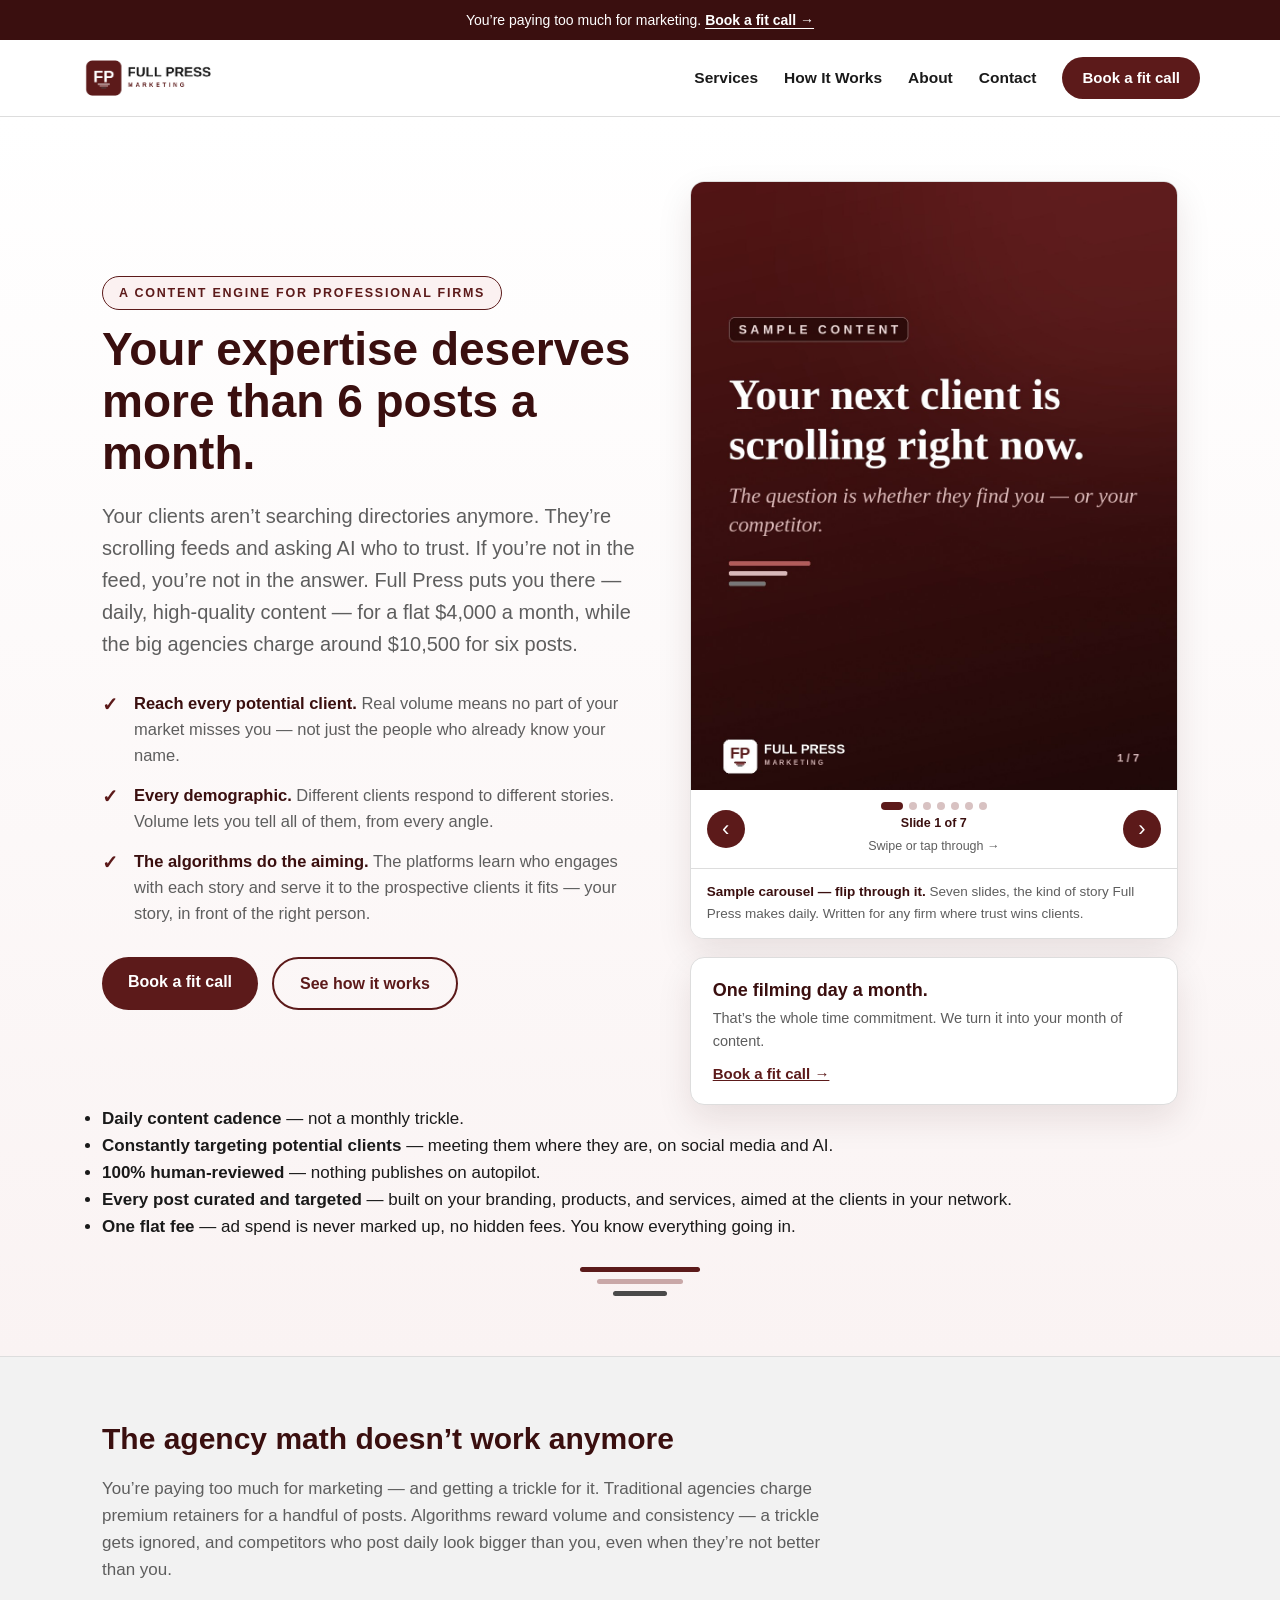
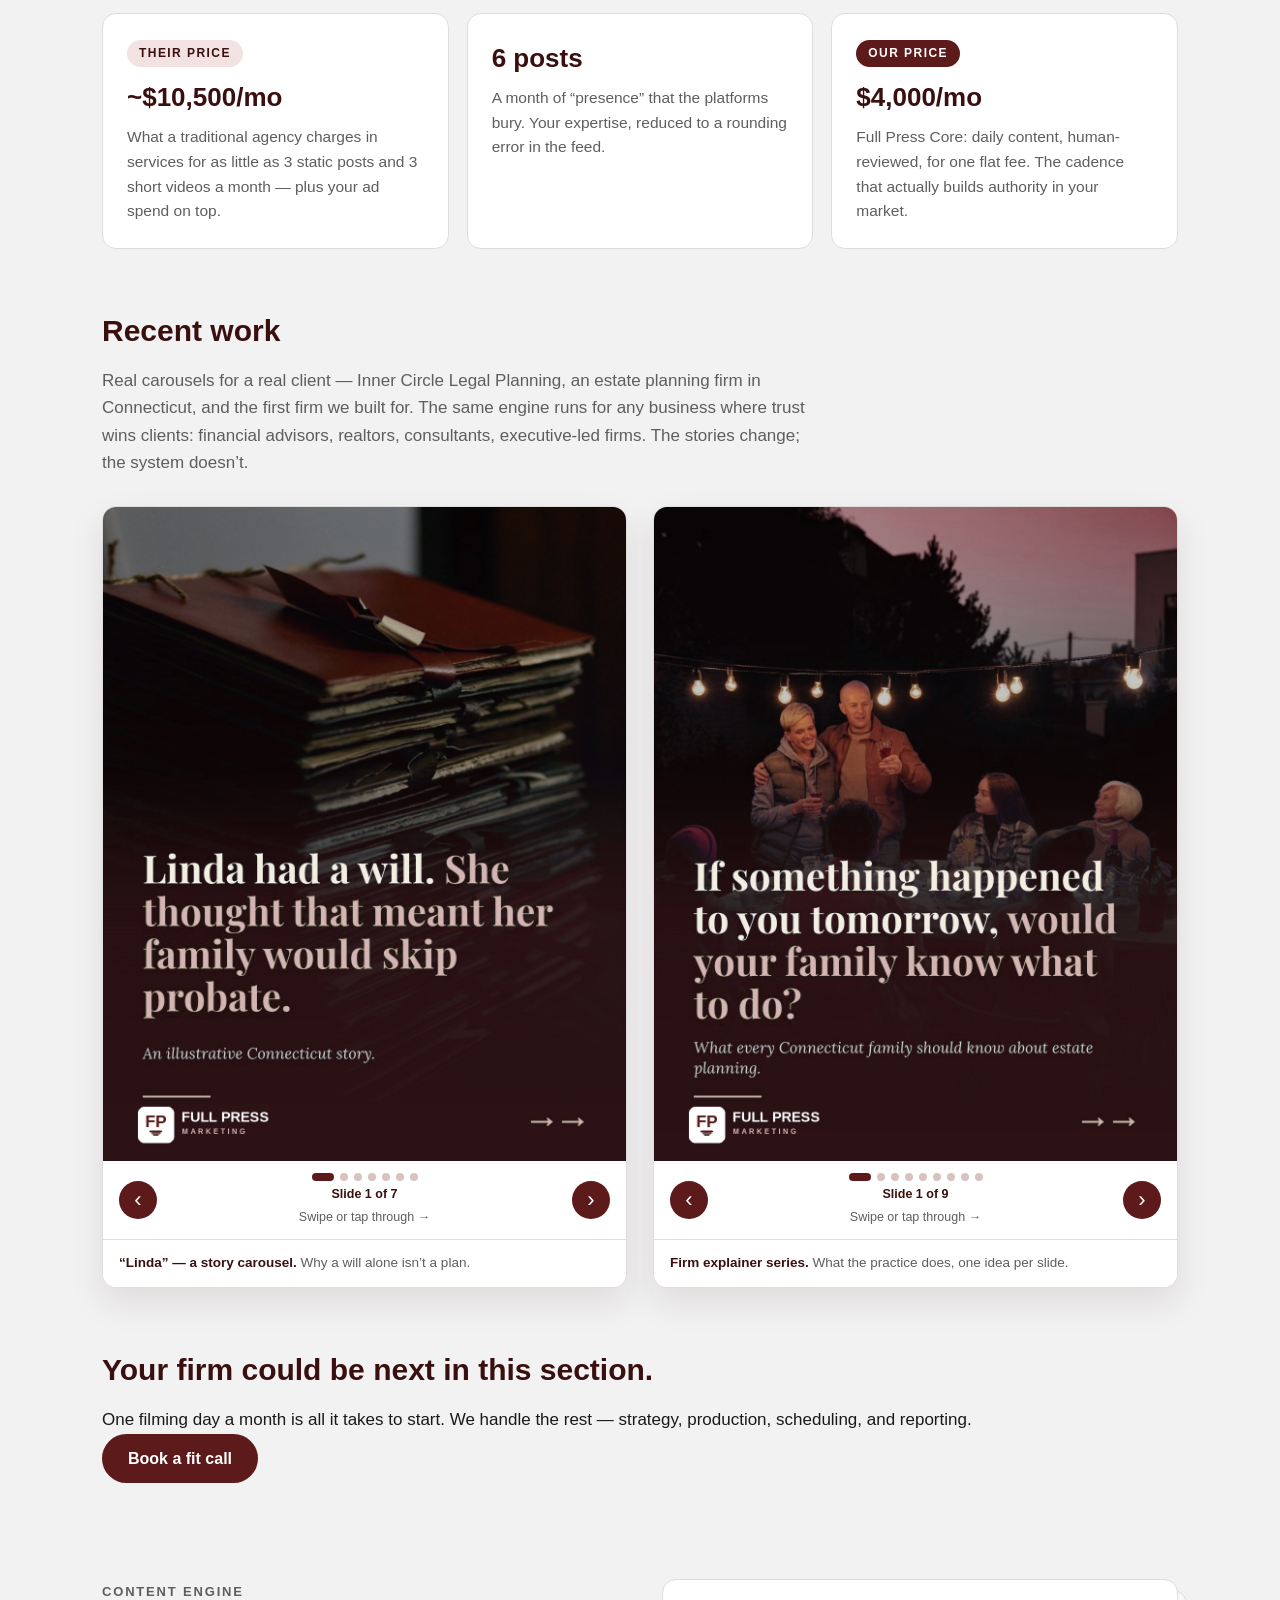
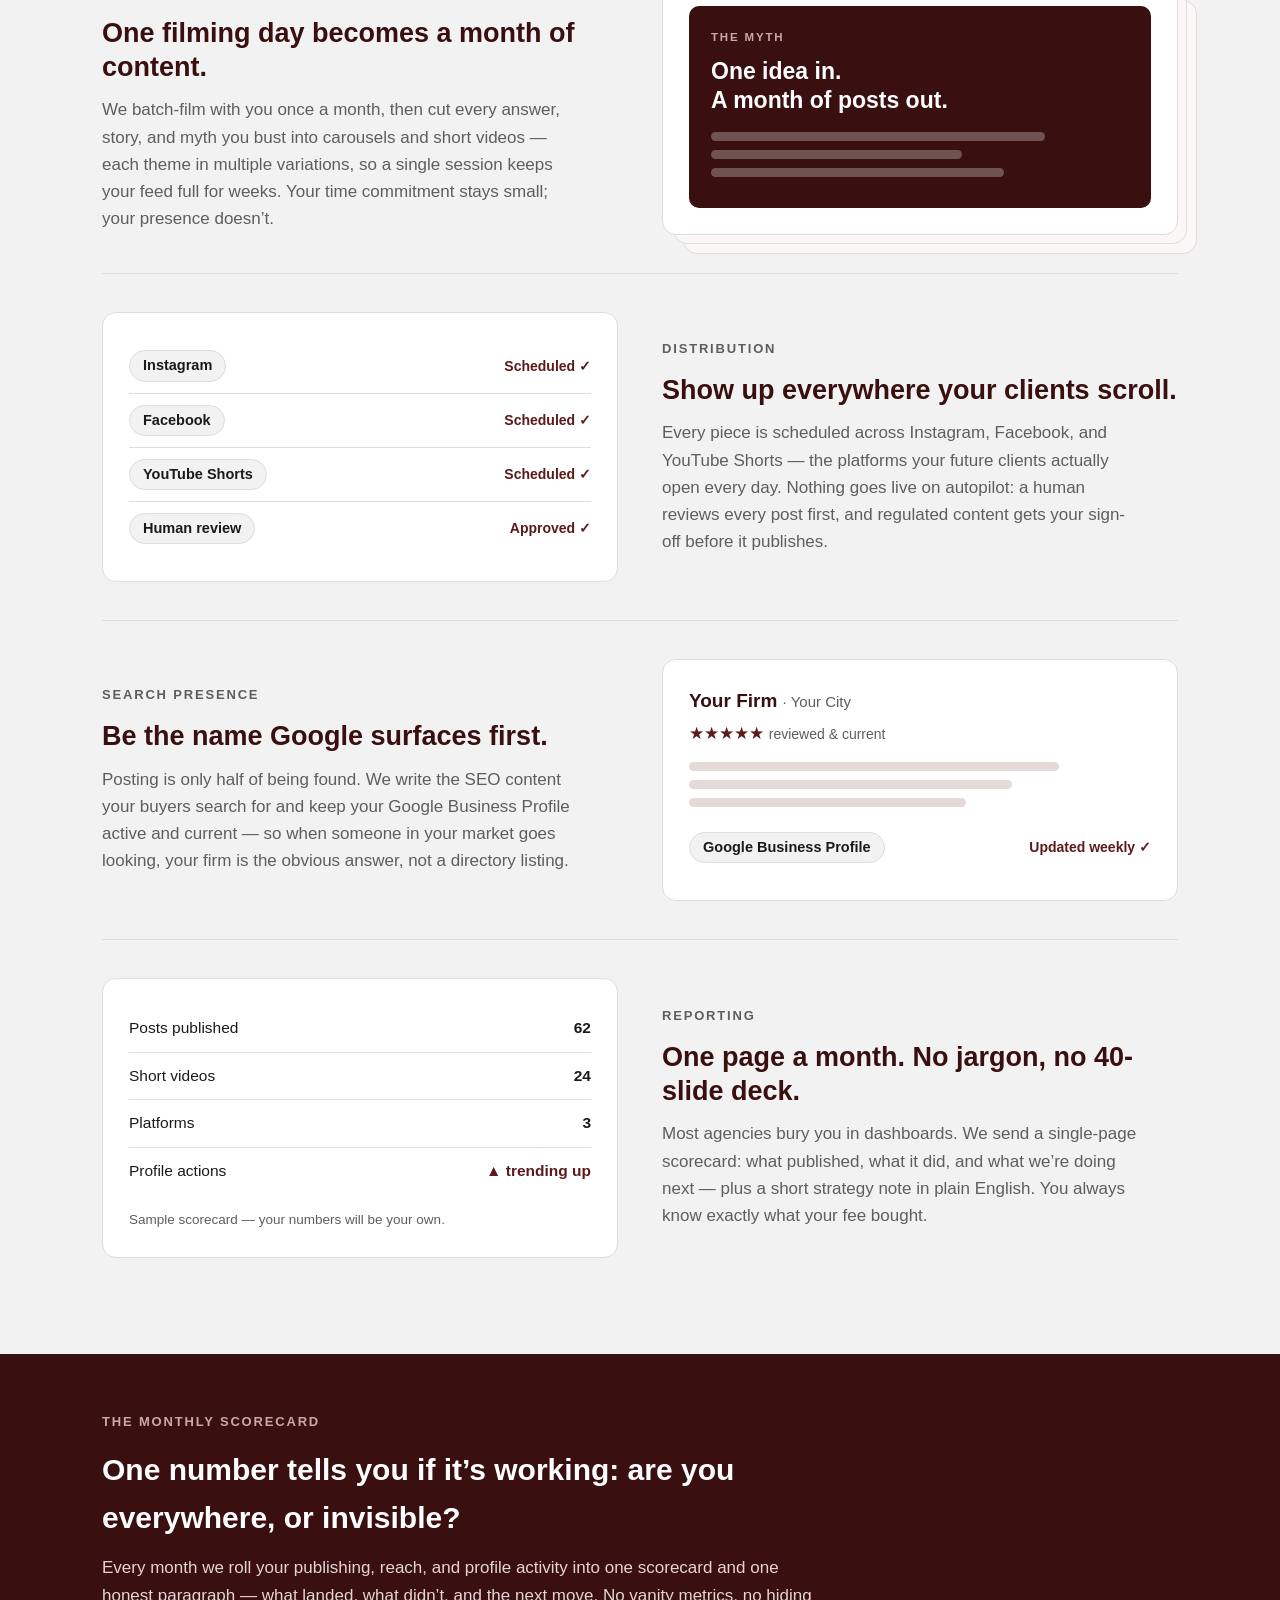
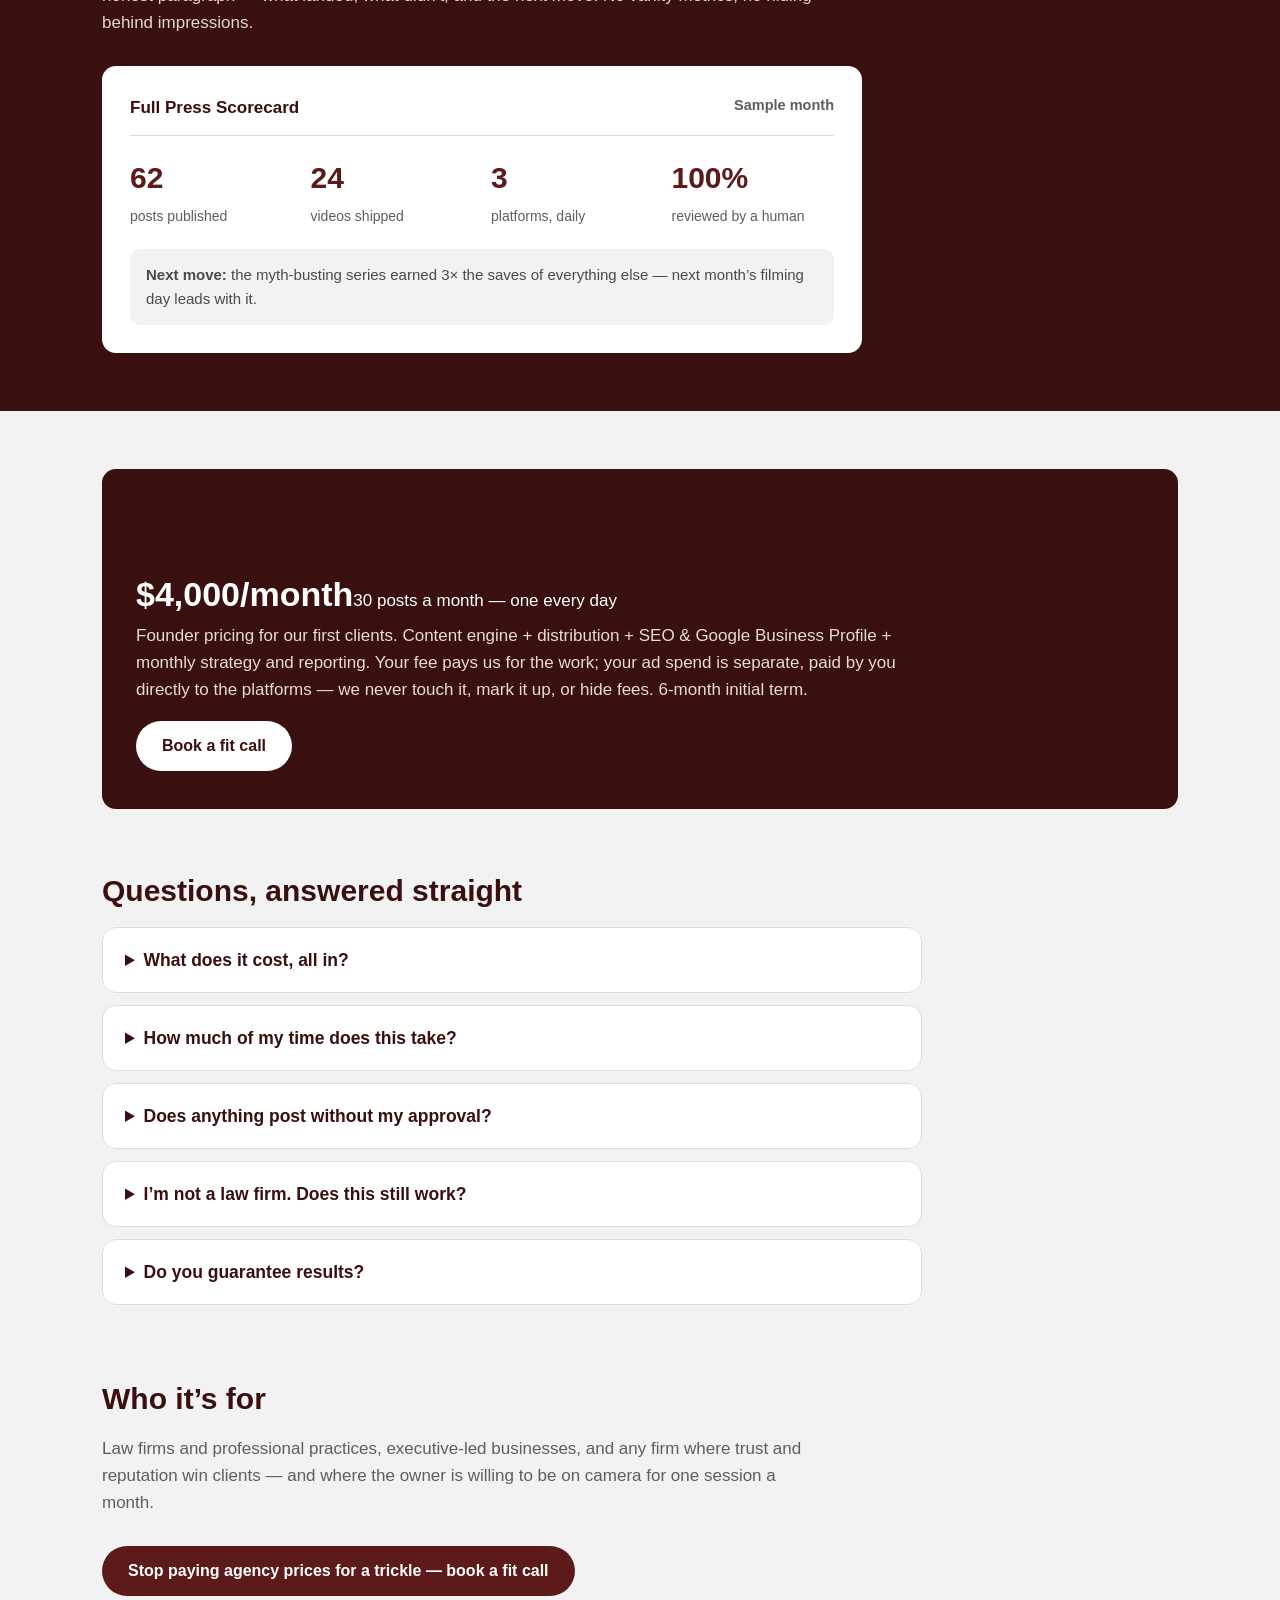
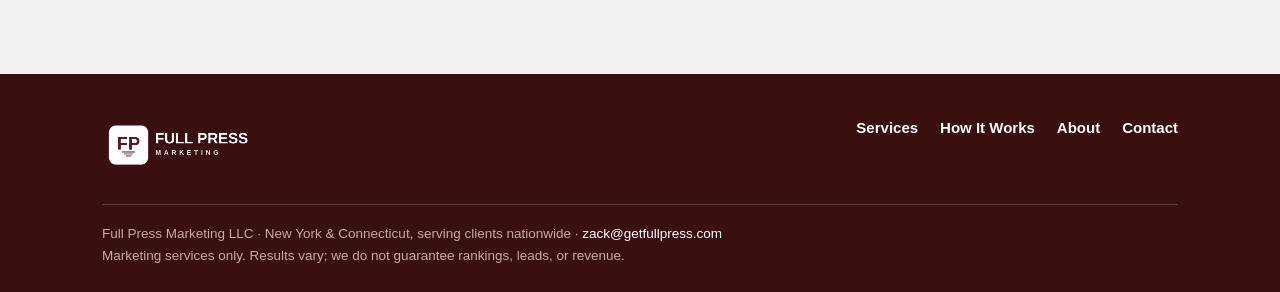
==== commit 76ba2aff: "Home: price out of topbar, proof checklist, centered offer" ====
--- a/index.html
+++ b/index.html
@@ -14,7 +14,7 @@
 <meta property="og:type" content="website">
 </head>
 <body>
-<div class="topbar">Founder pricing for our first clients &mdash; Full Press Core, <strong>$4,000/month</strong>. <a href="contact.html">Book a fit call &rarr;</a></div>
+<div class="topbar">You&rsquo;re paying too much for marketing. <a href="contact.html">Book a fit call &rarr;</a></div>
 <header class="site">
   <div class="wrap nav">
     <a class="brand" href="index.html"><img src="images/fpm-logo-primary-light.png" alt="Full Press Marketing"></a>
@@ -37,7 +37,7 @@
         <h1>Your expertise deserves more than 6 posts a month.</h1>
         <p class="sub">Your clients aren&rsquo;t searching directories anymore. They&rsquo;re scrolling feeds and asking AI who to trust. If you&rsquo;re not in the feed, you&rsquo;re not in the answer. Full Press puts you there &mdash; daily, high-quality content &mdash; for a flat $4,000 a month, while the big agencies charge around $10,500 for six posts.</p>
         <ul class="reach">
-          <li><strong>Every type of client you need.</strong> Real volume means no part of your market misses you &mdash; not just the people who already know your name.</li>
+          <li><strong>Reach every potential client.</strong> Real volume means no part of your market misses you &mdash; not just the people who already know your name.</li>
           <li><strong>Every demographic.</strong> Different clients respond to different stories. Volume lets you tell all of them, from every angle.</li>
           <li><strong>The algorithms do the aiming.</strong> The platforms learn who engages with each story and serve it to the prospective clients it fits &mdash; your story, in front of the right person.</li>
         </ul>
@@ -71,11 +71,13 @@
       </div>
       </div>
     </div>
-    <div class="proof">
-      <div><strong>Daily</strong><span>content cadence, not a monthly trickle</span></div>
-      <div><strong>100% human-reviewed</strong><span>nothing publishes on autopilot</span></div>
-      <div><strong>One flat fee</strong><span>ad spend is never marked up</span></div>
-    </div>
+    <ul class="proof-list">
+      <li><strong>Daily content cadence</strong> &mdash; not a monthly trickle.</li>
+      <li><strong>Constantly targeting potential clients</strong> &mdash; meeting them where they are, on social media and AI.</li>
+      <li><strong>100% human-reviewed</strong> &mdash; nothing publishes on autopilot.</li>
+      <li><strong>Every post curated and targeted</strong> &mdash; built on your branding, products, and services, aimed at the clients in your network.</li>
+      <li><strong>One flat fee</strong> &mdash; ad spend is never marked up, no hidden fees. You know everything going in.</li>
+    </ul>
     <div class="press-lines"><span></span><span></span><span></span></div>
   </div>
 </section>
@@ -83,7 +85,7 @@
 <section class="block">
   <div class="wrap">
     <h2>The agency math doesn&rsquo;t work anymore</h2>
-    <p class="lede">Traditional agencies charge premium retainers for a trickle of content. Algorithms reward volume and consistency &mdash; a trickle gets ignored, and competitors who post daily look bigger than you, even when they&rsquo;re not better than you.</p>
+    <p class="lede">You&rsquo;re paying too much for marketing &mdash; and getting a trickle for it. Traditional agencies charge premium retainers for a handful of posts. Algorithms reward volume and consistency &mdash; a trickle gets ignored, and competitors who post daily look bigger than you, even when they&rsquo;re not better than you.</p>
     <div class="math">
       <div class="card"><span class="price-tag their">Their price</span><strong class="big">~$10,500/mo</strong><p>What a traditional agency charges in services for as little as 3 static posts and 3 short videos a month &mdash; plus your ad spend on top.</p></div>
       <div class="card"><strong class="big">6 posts</strong><p>A month of &ldquo;presence&rdquo; that the platforms bury. Your expertise, reduced to a rounding error in the feed.</p></div>
@@ -139,6 +141,16 @@
 
 <section class="block" style="padding-top:0">
   <div class="wrap">
+    <div class="cta-band">
+      <h2>Your firm could be next in this section.</h2>
+      <p>One filming day a month is all it takes to start. We handle the rest &mdash; strategy, production, scheduling, and reporting.</p>
+      <a class="btn" href="contact.html">Book a fit call</a>
+    </div>
+  </div>
+</section>
+
+<section class="block" style="padding-top:0">
+  <div class="wrap">
 
     <div class="feature">
       <div class="ftext">
@@ -230,8 +242,9 @@
 <section class="block">
   <div class="wrap">
     <div class="offer">
-      <h2>Full Press Core &mdash; <span class="price">$4,000/month</span></h2>
-      <p>Founder pricing for our first clients. Content engine + distribution + SEO &amp; Google Business Profile + monthly strategy and reporting. Ad spend is always separate and paid directly by you &mdash; no markups, no surprises. 6-month initial term.</p>
+      <h2>Full Press Core</h2>
+      <div class="offer-price"><span class="price">$4,000/month</span><span class="offer-stat">30 posts a month &mdash; one every day</span></div>
+      <p>Founder pricing for our first clients. Content engine + distribution + SEO &amp; Google Business Profile + monthly strategy and reporting. Your fee pays us for the work; your ad spend is separate, paid by you directly to the platforms &mdash; we never touch it, mark it up, or hide fees. 6-month initial term.</p>
       <a class="btn" href="contact.html">Book a fit call</a>
     </div>
   </div>
--- a/css/style.css
+++ b/css/style.css
@@ -15,7 +15,10 @@
 img{max-width:100%;display:block}
 .wrap{max-width:var(--maxw);margin:0 auto;padding:0 22px}
 
-/* Header / nav */
+/* Top announcement bar (home + all pages) */
+.topbar{background:var(--maroon-dark);color:#fff;text-align:center;font-size:14px;padding:9px 16px}
+.topbar a{color:#fff;font-weight:700;text-decoration:underline;text-underline-offset:3px}
+.topbar a:hover{color:#E9DADA}
 header.site{position:sticky;top:0;z-index:50;background:var(--card);border-bottom:1px solid var(--line)}
 .nav{display:flex;align-items:center;justify-content:space-between;gap:18px;padding:12px 0}
 .nav .brand img{height:52px;width:auto}
@@ -75,6 +78,26 @@
 .car-btn:hover{background:var(--maroon-dark)}
 .car-note{color:var(--muted);font-size:13.5px;text-align:center}
 .car-note strong{color:var(--maroon-dark)}
+/* Carousel controls: dots, counter, hint, caption, hero side note */
+.car-meta{display:flex;flex-direction:column;align-items:center;gap:3px;flex:1}
+.car-dots{display:flex;gap:6px}
+.car-dots i{display:block;width:8px;height:8px;border-radius:50%;background:#D8C2C2}
+.car-dots i.on{background:var(--maroon);width:22px;border-radius:5px}
+.car-count{font-size:12.5px;font-weight:700;color:var(--maroon-dark)}
+.car-hint{font-size:12.5px;color:var(--muted)}
+.car-cap{padding:12px 16px 14px;border-top:1px solid var(--line);font-size:13.5px;color:var(--muted);background:#fff;margin:0}
+.car-cap strong{color:var(--maroon-dark)}
+.hero-side{display:flex;flex-direction:column;gap:18px}
+.hero-side-note{background:var(--card);border:1px solid var(--line);border-radius:var(--radius);
+  box-shadow:0 14px 34px rgba(58,15,15,.10);padding:18px 22px;display:flex;flex-direction:column;gap:2px}
+.hero-side-note strong{color:var(--maroon-dark);font-size:18px}
+.hero-side-note span{color:var(--muted);font-size:14.5px}
+.hero-side-note a{font-weight:700;margin-top:6px;font-size:15px}
+/* Agency-math price chips */
+.price-tag{display:inline-block;font-size:12px;font-weight:800;letter-spacing:.12em;text-transform:uppercase;
+  padding:4px 12px;border-radius:999px;margin-bottom:10px}
+.price-tag.their{background:#F3E2E2;color:var(--maroon-dark)}
+.price-tag.ours{background:var(--maroon);color:#fff}
 /* Standalone carousel cards + recent-work grid (home) */
 .car{background:var(--card);border:1px solid var(--line);border-radius:var(--radius);
   box-shadow:0 14px 34px rgba(58,15,15,.10);overflow:hidden}
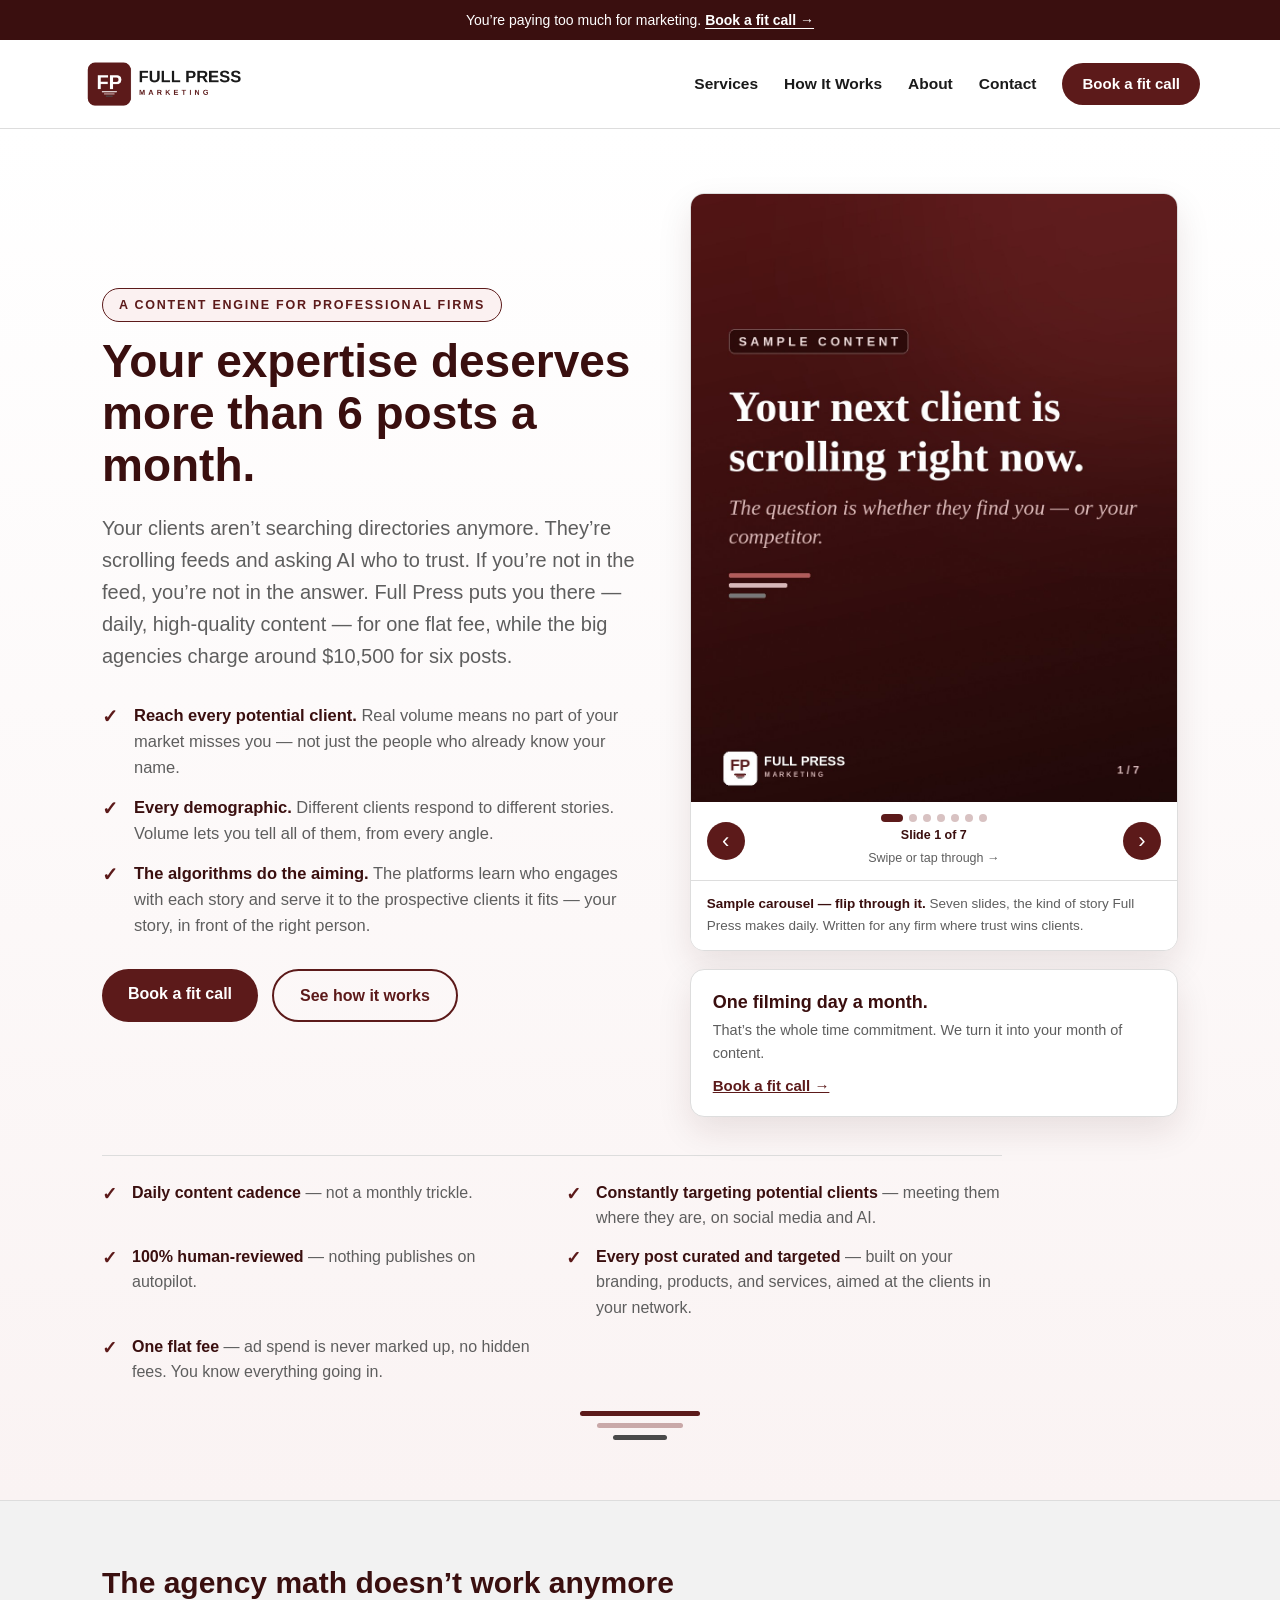
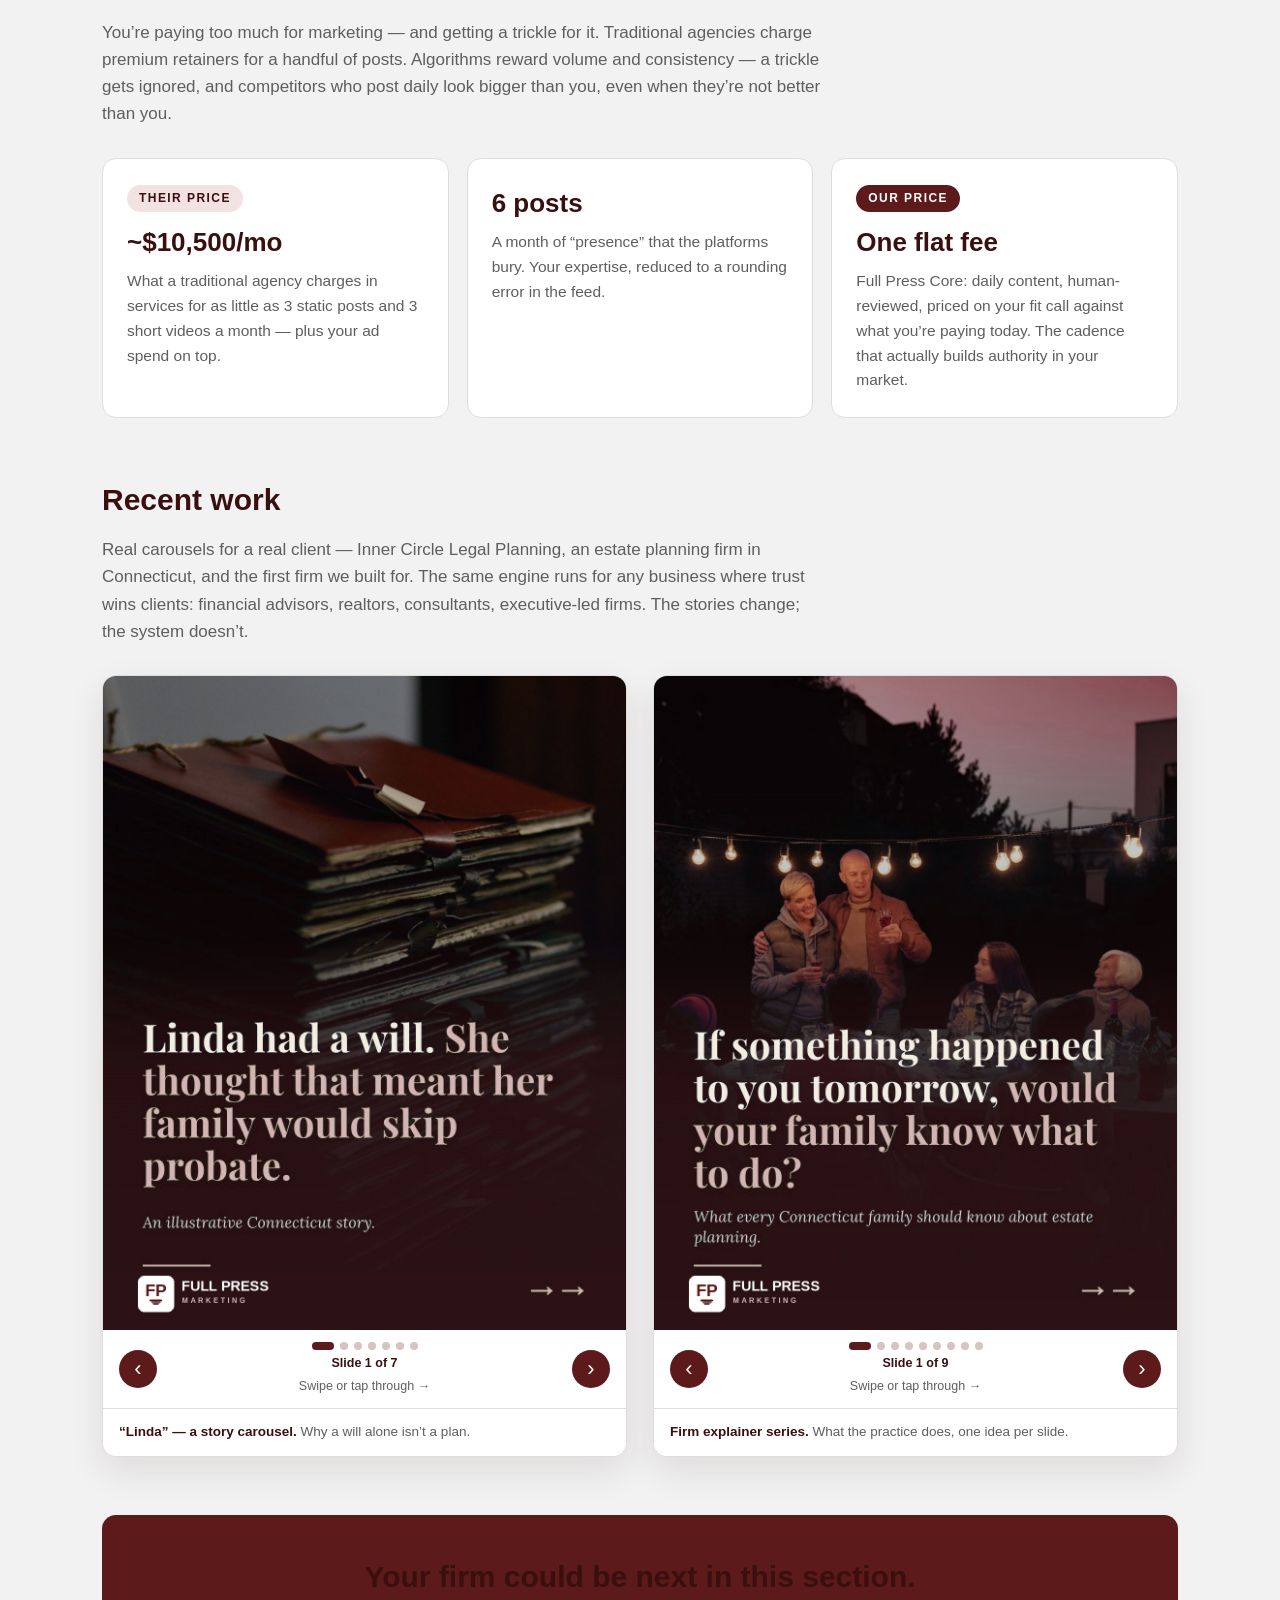
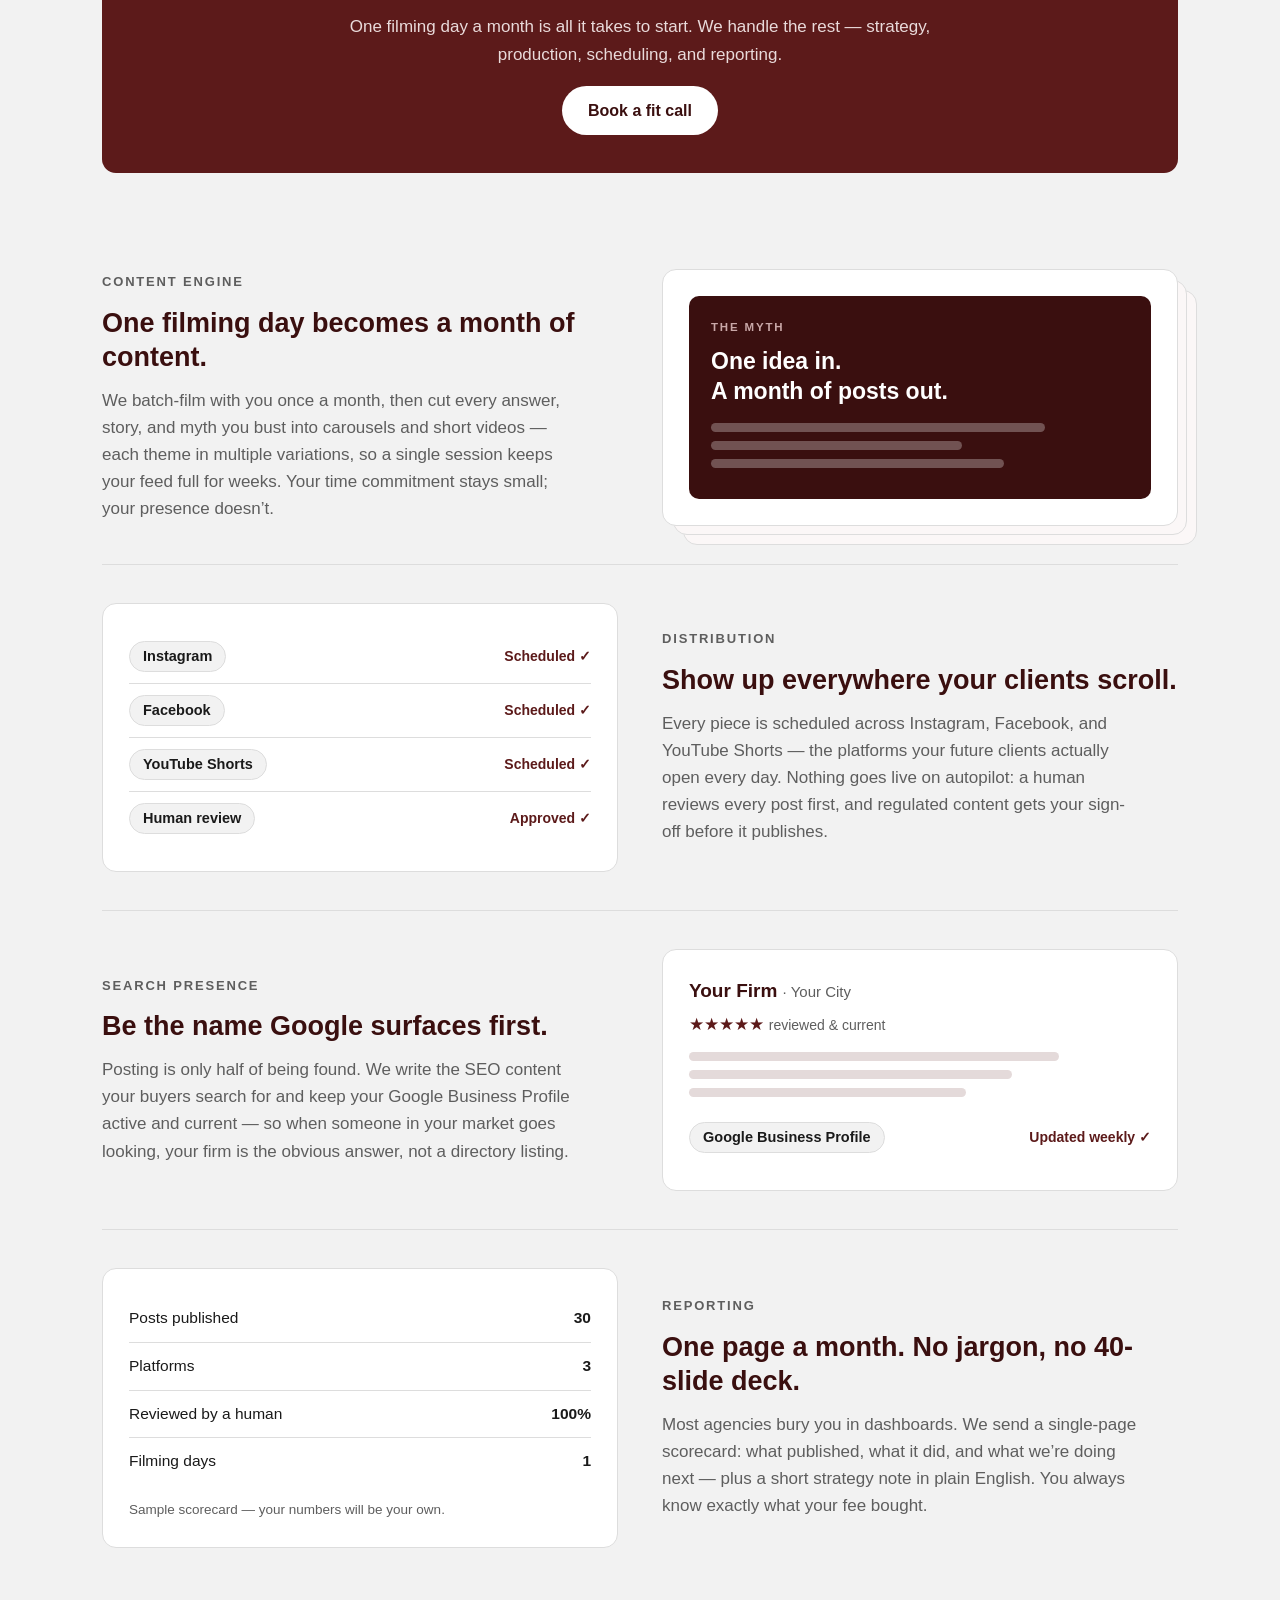
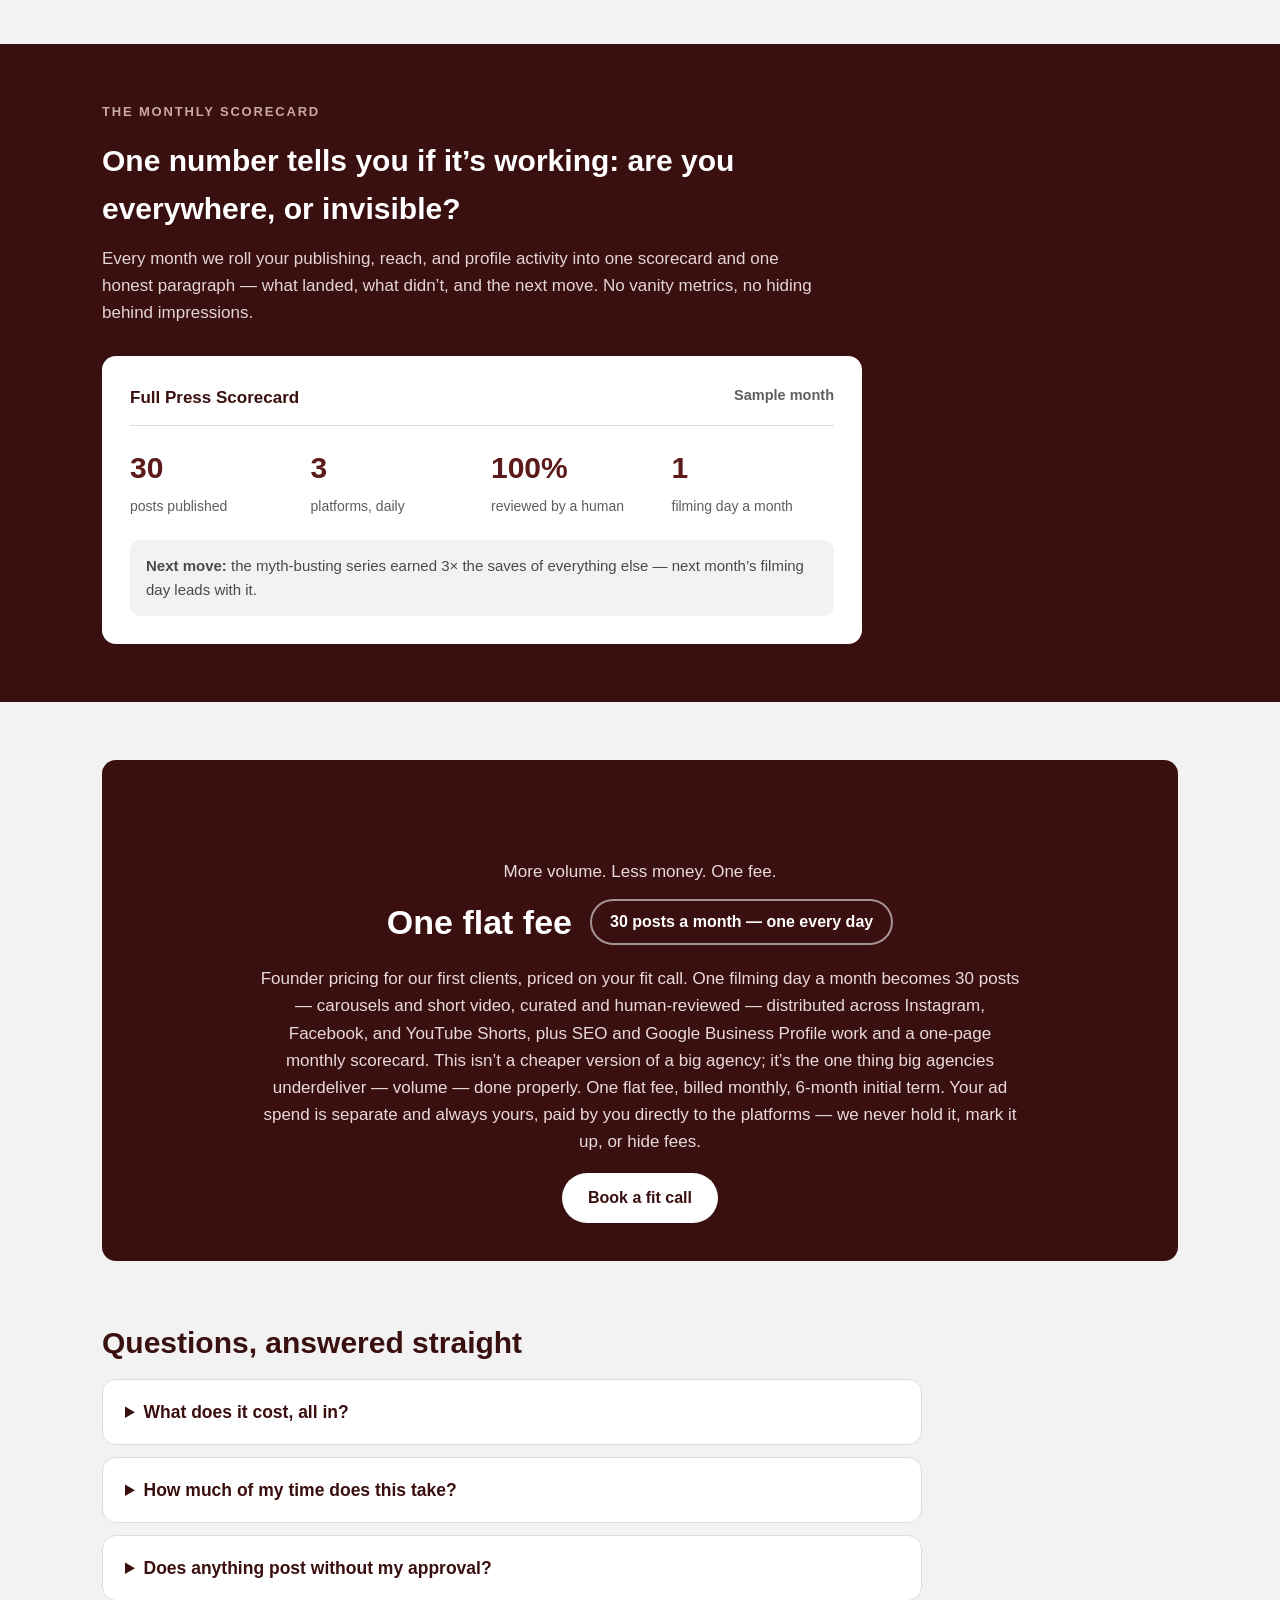
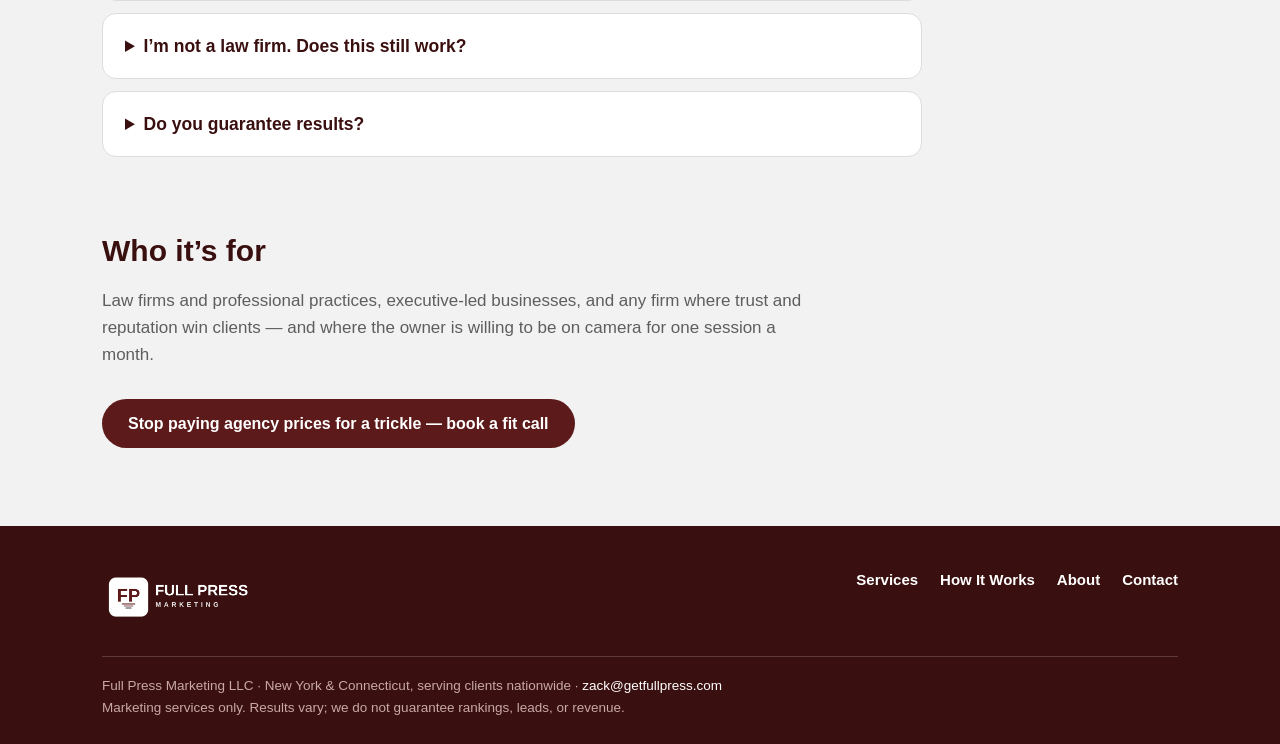
==== commit e46c94c0: "Update index, services, about: de-priced offer, volume content engine copy" ====
--- a/index.html
+++ b/index.html
@@ -4,12 +4,12 @@
 <meta charset="UTF-8">
 <meta name="viewport" content="width=device-width, initial-scale=1.0">
 <title>Full Press Marketing — Your expertise deserves more than 6 posts a month</title>
-<meta name="description" content="Full Press Marketing is a content engine for professional firms: volume short-form video and social content for a flat $4,000/month — a fraction of a traditional agency retainer.">
+<meta name="description" content="Full Press Marketing is a content engine for professional firms: volume short-form video and social content for one flat monthly fee — more volume than a big-agency retainer, for less money.">
 <link rel="icon" href="favicon.ico">
 <link rel="apple-touch-icon" href="images/apple-touch-icon.png">
 <link rel="stylesheet" href="css/style.css">
 <meta property="og:title" content="Full Press Marketing — Your expertise deserves more than 6 posts a month">
-<meta property="og:description" content="Full Press Marketing is a content engine for professional firms: volume short-form video and social content for a flat $4,000/month — a fraction of a traditional agency retainer.">
+<meta property="og:description" content="Full Press Marketing is a content engine for professional firms: volume short-form video and social content for one flat monthly fee — more volume than a big-agency retainer, for less money.">
 <meta property="og:image" content="images/fpm-icon-avatar.png">
 <meta property="og:type" content="website">
 </head>
@@ -35,7 +35,7 @@
       <div class="hero-text">
         <p class="eyebrow badge">A content engine for professional firms</p>
         <h1>Your expertise deserves more than 6 posts a month.</h1>
-        <p class="sub">Your clients aren&rsquo;t searching directories anymore. They&rsquo;re scrolling feeds and asking AI who to trust. If you&rsquo;re not in the feed, you&rsquo;re not in the answer. Full Press puts you there &mdash; daily, high-quality content &mdash; for a flat $4,000 a month, while the big agencies charge around $10,500 for six posts.</p>
+        <p class="sub">Your clients aren&rsquo;t searching directories anymore. They&rsquo;re scrolling feeds and asking AI who to trust. If you&rsquo;re not in the feed, you&rsquo;re not in the answer. Full Press puts you there &mdash; daily, high-quality content &mdash; for one flat fee, while the big agencies charge around $10,500 for six posts.</p>
         <ul class="reach">
           <li><strong>Reach every potential client.</strong> Real volume means no part of your market misses you &mdash; not just the people who already know your name.</li>
           <li><strong>Every demographic.</strong> Different clients respond to different stories. Volume lets you tell all of them, from every angle.</li>
@@ -89,7 +89,7 @@
     <div class="math">
       <div class="card"><span class="price-tag their">Their price</span><strong class="big">~$10,500/mo</strong><p>What a traditional agency charges in services for as little as 3 static posts and 3 short videos a month &mdash; plus your ad spend on top.</p></div>
       <div class="card"><strong class="big">6 posts</strong><p>A month of &ldquo;presence&rdquo; that the platforms bury. Your expertise, reduced to a rounding error in the feed.</p></div>
-      <div class="card"><span class="price-tag ours">Our price</span><strong class="big">$4,000/mo</strong><p>Full Press Core: daily content, human-reviewed, for one flat fee. The cadence that actually builds authority in your market.</p></div>
+      <div class="card"><span class="price-tag ours">Our price</span><strong class="big">One flat fee</strong><p>Full Press Core: daily content, human-reviewed, priced on your fit call against what you&rsquo;re paying today. The cadence that actually builds authority in your market.</p></div>
     </div>
   </div>
 </section>
@@ -209,10 +209,10 @@
       </div>
       <div class="mock" aria-hidden="true">
         <div class="mock-panel">
-          <div class="mock-row"><span>Posts published</span><strong>62</strong></div>
-          <div class="mock-row"><span>Short videos</span><strong>24</strong></div>
+          <div class="mock-row"><span>Posts published</span><strong>30</strong></div>
           <div class="mock-row"><span>Platforms</span><strong>3</strong></div>
-          <div class="mock-row"><span>Profile actions</span><strong class="up">&#9650; trending up</strong></div>
+          <div class="mock-row"><span>Reviewed by a human</span><strong>100%</strong></div>
+          <div class="mock-row"><span>Filming days</span><strong>1</strong></div>
           <p class="mock-note">Sample scorecard &mdash; your numbers will be your own.</p>
         </div>
       </div>
@@ -229,10 +229,10 @@
     <div class="scorecard" aria-hidden="true">
       <div class="sc-head"><span>Full Press Scorecard</span><span class="sc-month">Sample month</span></div>
       <div class="sc-grid">
-        <div><strong>62</strong><span>posts published</span></div>
-        <div><strong>24</strong><span>videos shipped</span></div>
+        <div><strong>30</strong><span>posts published</span></div>
         <div><strong>3</strong><span>platforms, daily</span></div>
         <div><strong>100%</strong><span>reviewed by a human</span></div>
+        <div><strong>1</strong><span>filming day a month</span></div>
       </div>
       <p class="sc-note"><strong>Next move:</strong> the myth-busting series earned 3&times; the saves of everything else &mdash; next month&rsquo;s filming day leads with it.</p>
     </div>
@@ -243,8 +243,9 @@
   <div class="wrap">
     <div class="offer">
       <h2>Full Press Core</h2>
-      <div class="offer-price"><span class="price">$4,000/month</span><span class="offer-stat">30 posts a month &mdash; one every day</span></div>
-      <p>Founder pricing for our first clients. Content engine + distribution + SEO &amp; Google Business Profile + monthly strategy and reporting. Your fee pays us for the work; your ad spend is separate, paid by you directly to the platforms &mdash; we never touch it, mark it up, or hide fees. 6-month initial term.</p>
+      <p class="offer-theme">More volume. Less money. One fee.</p>
+      <div class="offer-price"><span class="price">One flat fee</span><span class="offer-stat">30 posts a month &mdash; one every day</span></div>
+      <p>Founder pricing for our first clients, priced on your fit call. One filming day a month becomes 30 posts &mdash; carousels and short video, curated and human-reviewed &mdash; distributed across Instagram, Facebook, and YouTube Shorts, plus SEO and Google Business Profile work and a one-page monthly scorecard. This isn&rsquo;t a cheaper version of a big agency; it&rsquo;s the one thing big agencies underdeliver &mdash; volume &mdash; done properly. One flat fee, billed monthly, 6-month initial term. Your ad spend is separate and always yours, paid by you directly to the platforms &mdash; we never hold it, mark it up, or hide fees.</p>
       <a class="btn" href="contact.html">Book a fit call</a>
     </div>
   </div>
@@ -256,7 +257,7 @@
     <div class="faq">
       <details>
         <summary>What does it cost, all in?</summary>
-        <p>Full Press Core is $4,000/month with a 6-month initial term. If we run ads for you, the ad spend is separate and paid by you directly to the platforms &mdash; we never mark it up or bury it in our fee.</p>
+        <p>Full Press Core is priced on your fit call, after we learn what you&rsquo;re paying today &mdash; one flat fee, billed monthly in arrears, 6-month initial term. Ad spend is always separate and always yours, paid directly to the platforms &mdash; we never hold it, mark it up, or bury it in our fee. If we manage ads for you, that&rsquo;s priced as an add-on.</p>
       </details>
       <details>
         <summary>How much of my time does this take?</summary>
--- a/css/style.css
+++ b/css/style.css
@@ -21,7 +21,7 @@
 .topbar a:hover{color:#E9DADA}
 header.site{position:sticky;top:0;z-index:50;background:var(--card);border-bottom:1px solid var(--line)}
 .nav{display:flex;align-items:center;justify-content:space-between;gap:18px;padding:12px 0}
-.nav .brand img{height:52px;width:auto}
+.nav .brand img{height:64px;width:auto}
 .nav nav{display:flex;align-items:center;gap:26px}
 .nav nav a{color:var(--ink);text-decoration:none;font-weight:600;font-size:15.5px}
 .nav nav a:hover{color:var(--maroon)}
@@ -40,6 +40,7 @@
     flex-direction:column;align-items:flex-start;padding:16px 22px;border-bottom:1px solid var(--line)}
   .nav nav.open{display:flex}
   .nav-toggle{display:block}
+  .nav .brand img{height:48px}
 }
 
 /* Hero */
@@ -116,10 +117,12 @@
 .math .card strong.big{font-size:26px;color:var(--maroon-dark);display:block;margin-bottom:6px}
 
 /* Offer strip */
-.offer{background:var(--maroon-dark);color:#fff;border-radius:var(--radius);padding:38px 34px}
+.offer{background:var(--maroon-dark);color:#fff;border-radius:var(--radius);padding:38px 34px;text-align:center}
 .offer h2{color:#fff}
-.offer p{color:#E9DADA;max-width:760px}
+.offer p{color:#E9DADA;max-width:760px;margin:0 auto}
+.offer-price{display:flex;align-items:center;justify-content:center;gap:18px;flex-wrap:wrap;margin:10px 0 16px}
 .offer .price{font-size:34px;font-weight:700;color:#fff}
+.offer-stat{display:inline-block;border:2px solid rgba(255,255,255,.55);border-radius:999px;padding:8px 18px;font-weight:700;color:#fff;font-size:16px}
 .offer .btn{background:#fff;color:var(--maroon-dark);margin-top:18px}
 .offer .btn:hover{background:var(--bg)}
 
@@ -139,7 +142,19 @@
 form.contact textarea{min-height:130px}
 .note{color:var(--muted);font-size:14.5px}
 
-/* Eyebrow labels & proof strip (home) */
+/* Expanded proof checklist (home) */
+.proof-list{list-style:none;margin-top:38px;border-top:1px solid var(--line);padding-top:24px;max-width:900px;
+  display:grid;grid-template-columns:1fr 1fr;gap:13px 28px}
+.proof-list li{position:relative;padding-left:30px;color:var(--muted);font-size:16px}
+.proof-list li::before{content:"\2713";position:absolute;left:0;top:0;color:var(--maroon);font-weight:800;font-size:18px}
+.proof-list li strong{color:var(--maroon-dark)}
+@media(max-width:700px){.proof-list{grid-template-columns:1fr}}
+/* CTA band after recent work (home) */
+.cta-band{background:var(--maroon);color:#fff;border-radius:var(--radius);padding:38px 34px;text-align:center}
+.cta-band h2{color:#fff}
+.cta-band p{color:#E9DADA;max-width:640px;margin:0 auto 18px}
+.cta-band .btn{background:#fff;color:var(--maroon-dark)}
+.cta-band .btn:hover{background:var(--bg)}
 .eyebrow{text-transform:uppercase;letter-spacing:.14em;font-size:13px;font-weight:700;color:var(--maroon);margin-bottom:14px}
 .eyebrow.light{color:#C9A8A8}
 .proof{display:flex;gap:0;flex-wrap:wrap;margin-top:38px;border-top:1px solid var(--line);padding-top:24px;max-width:860px}
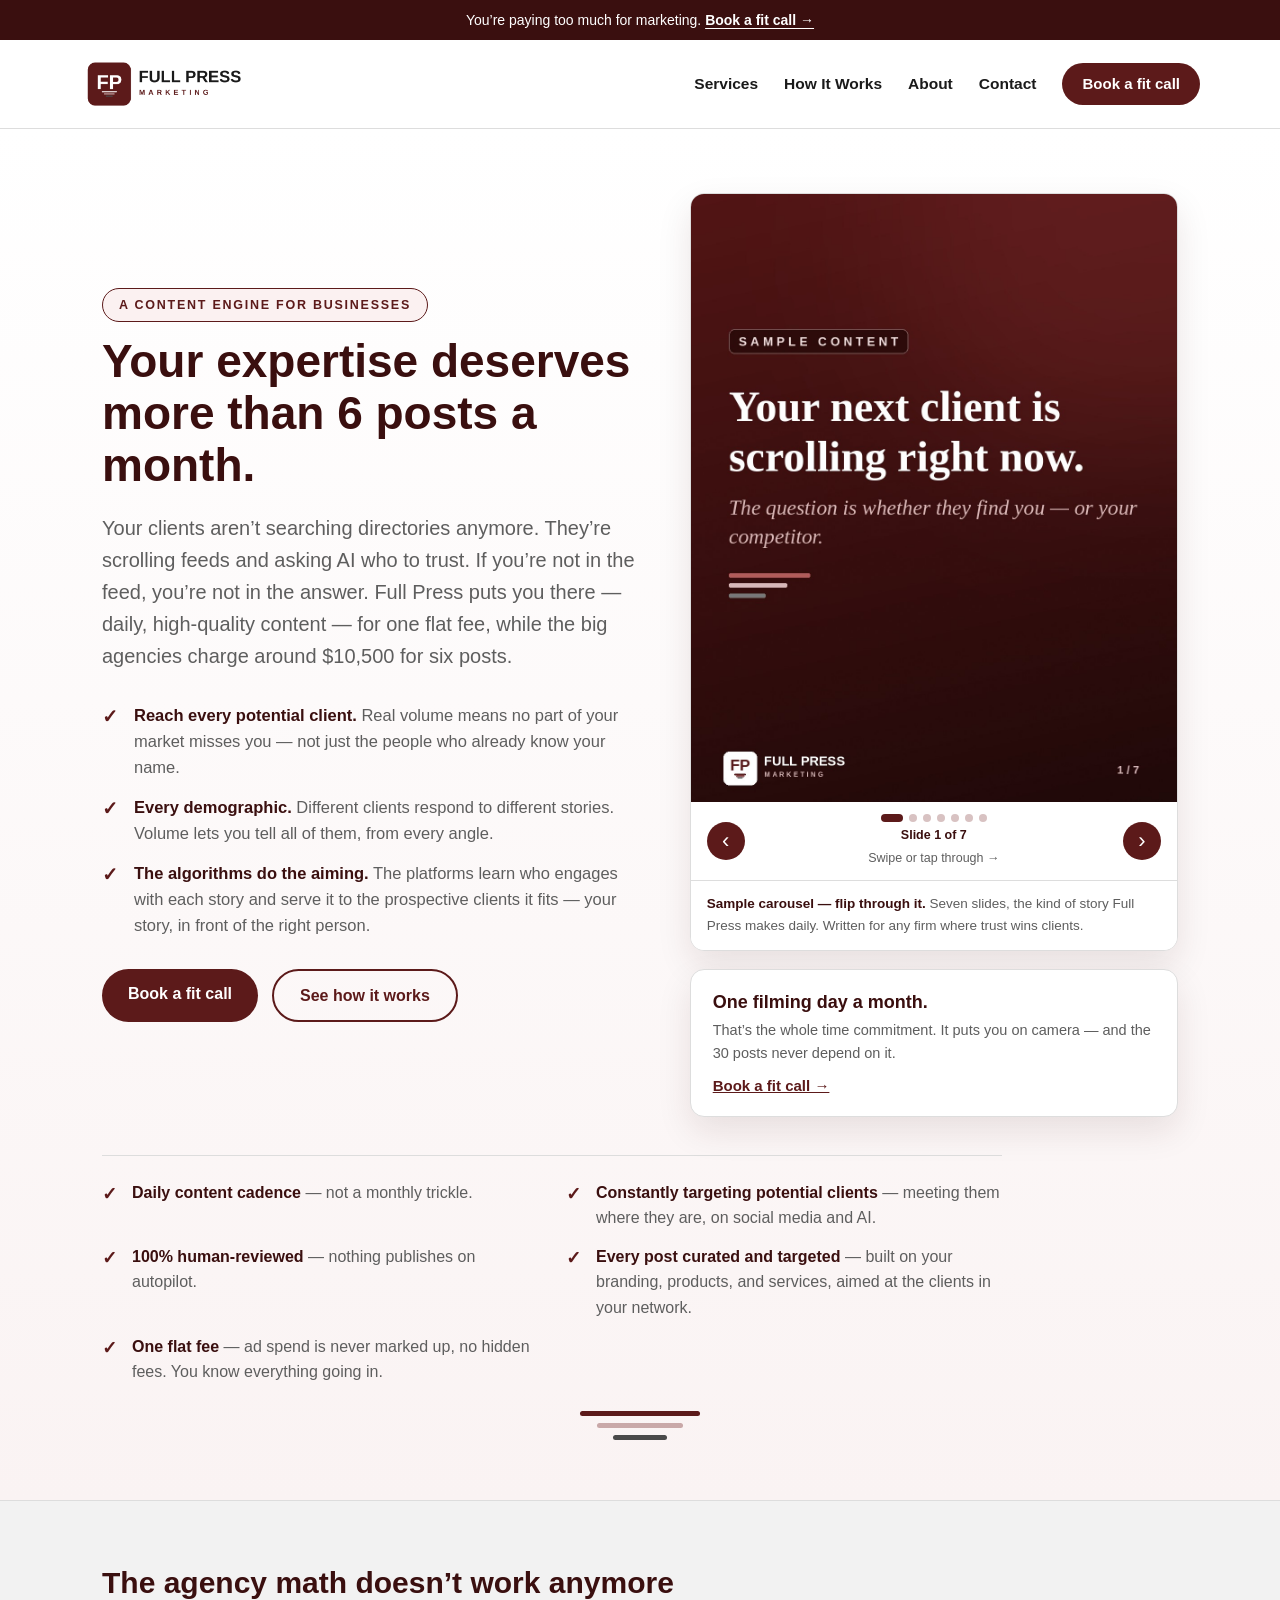
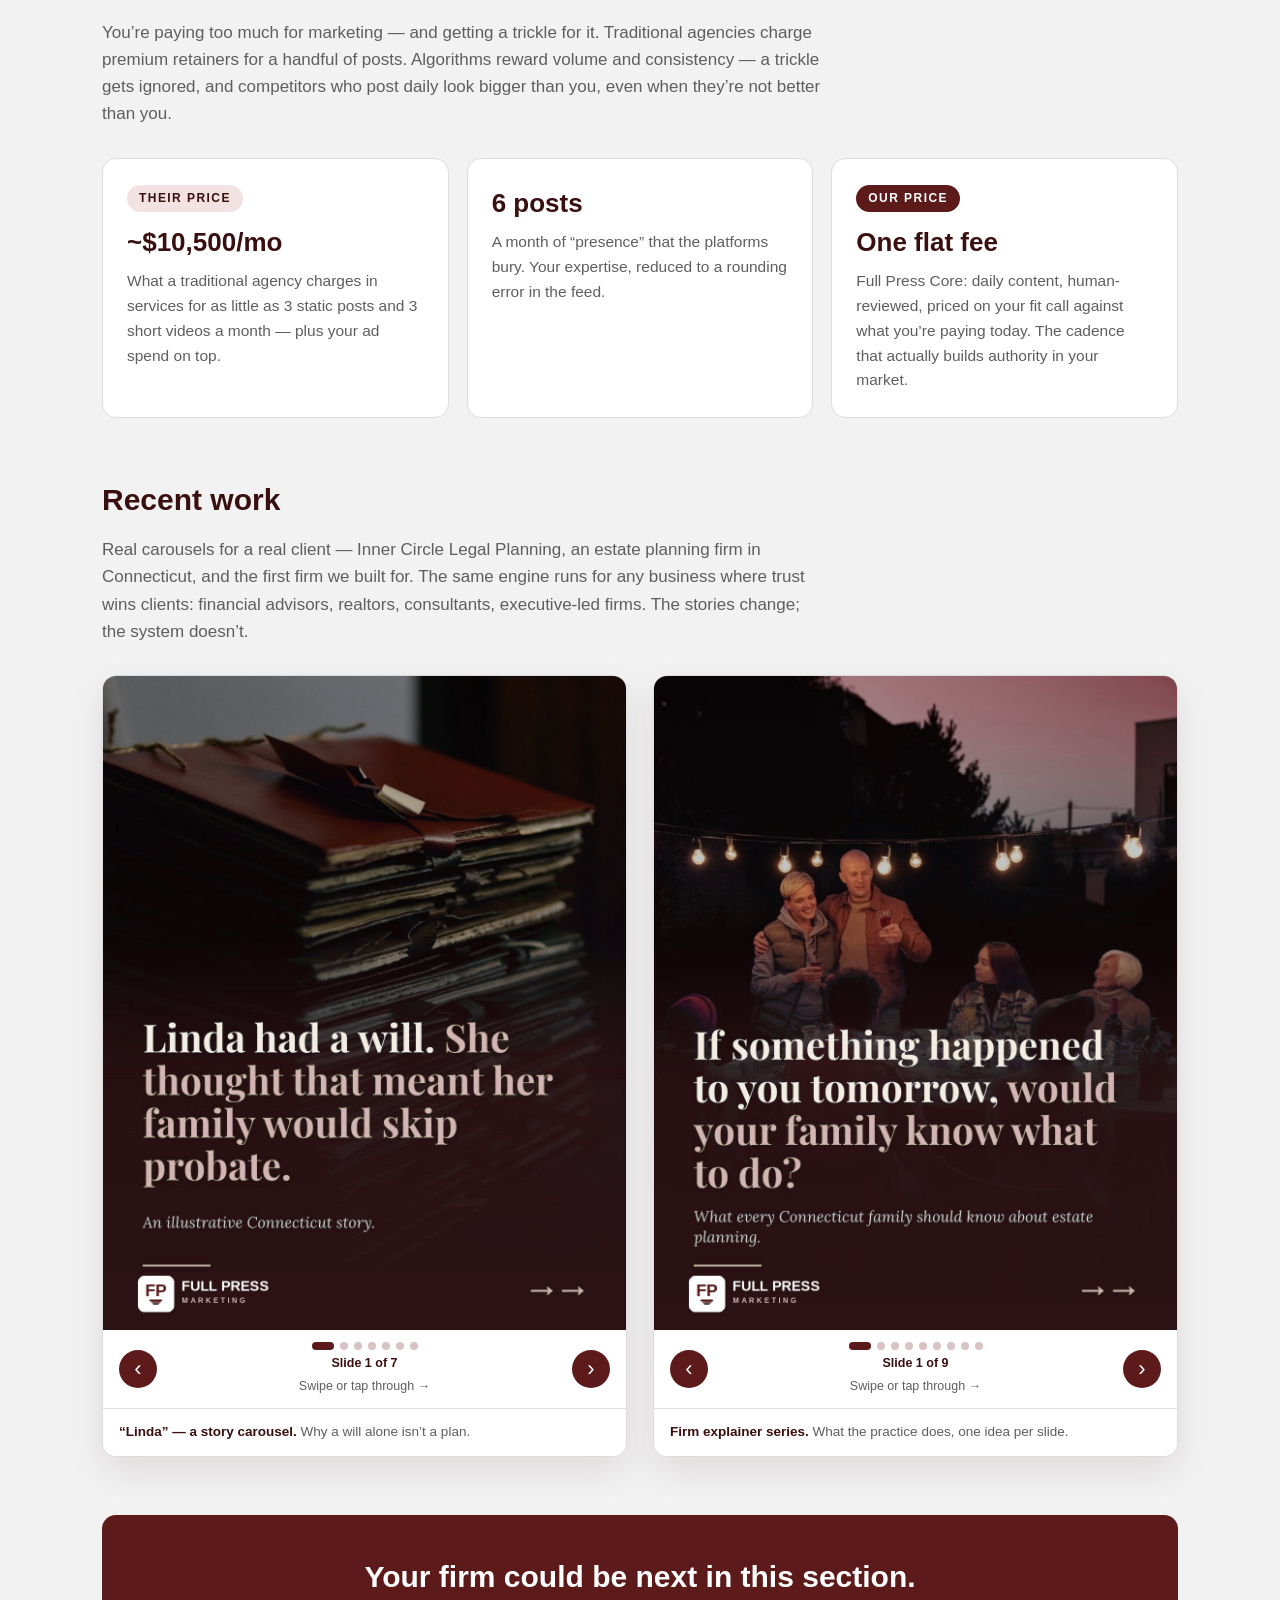
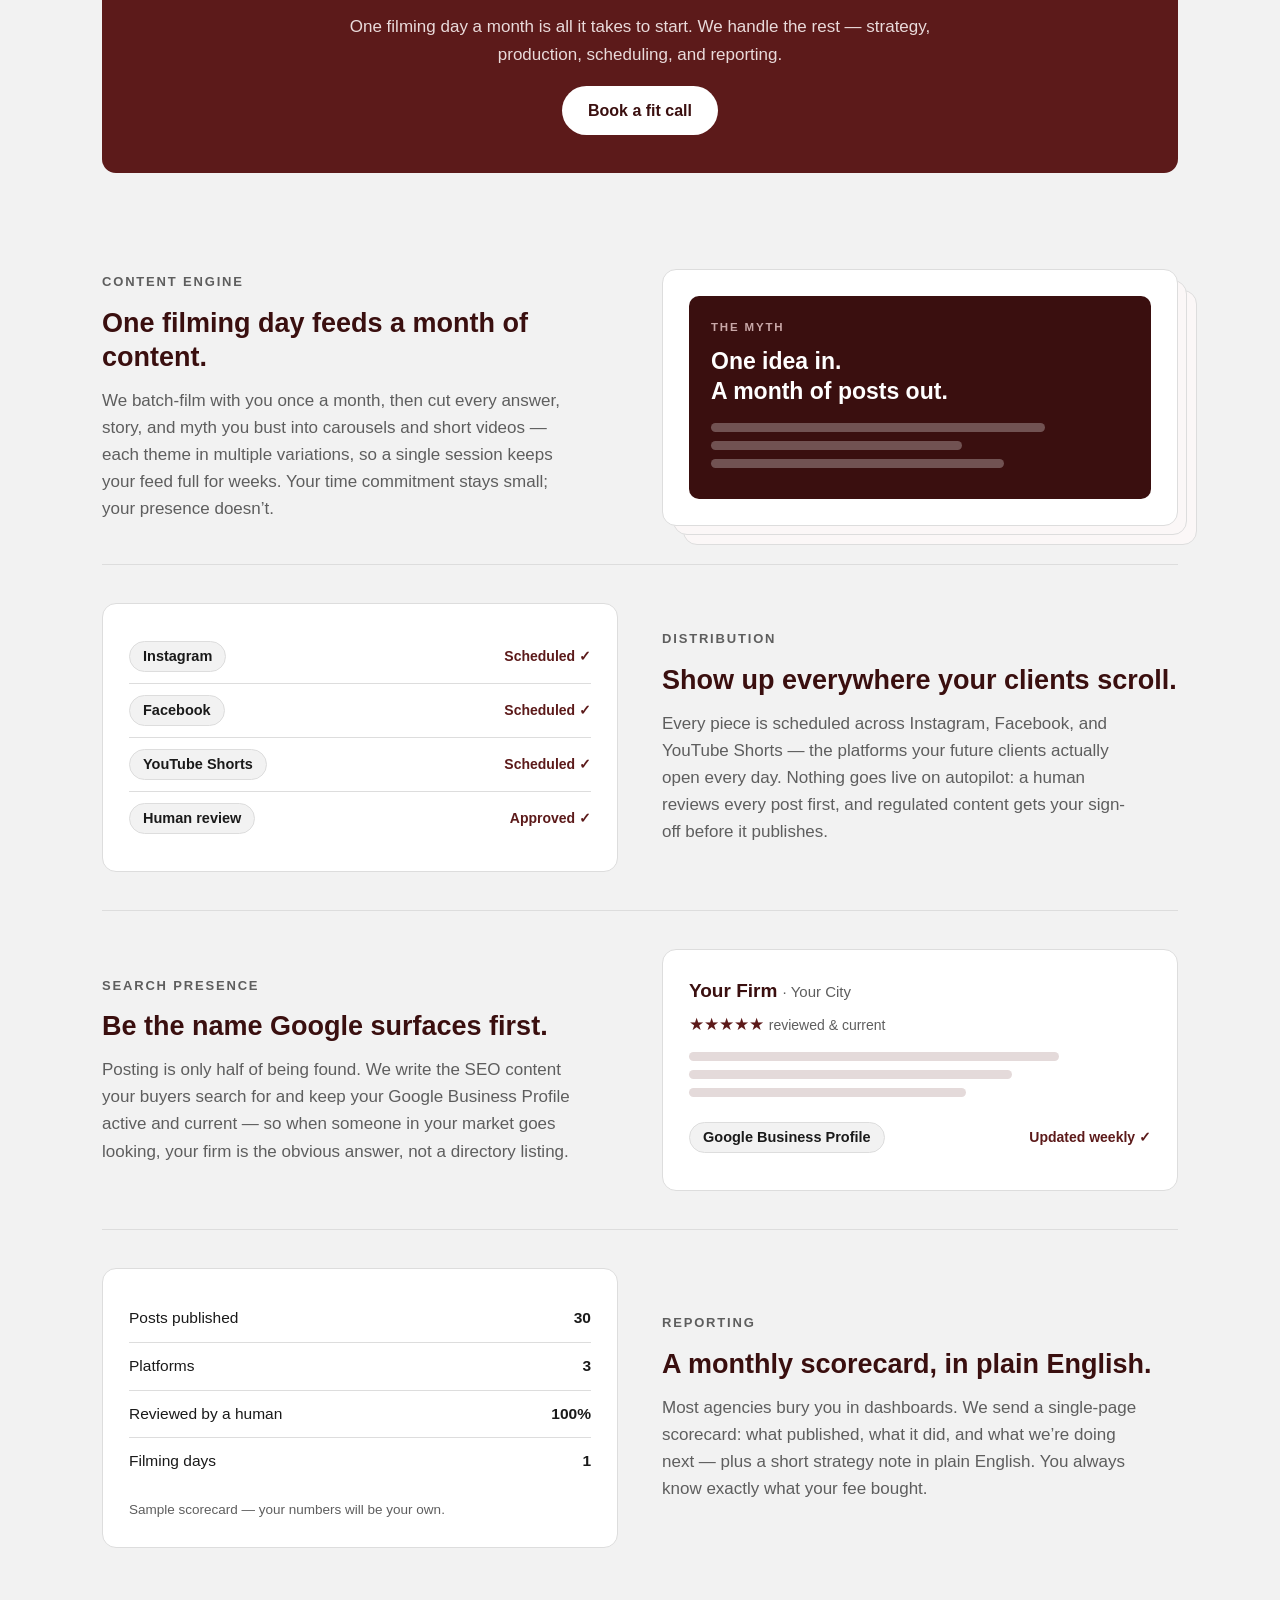
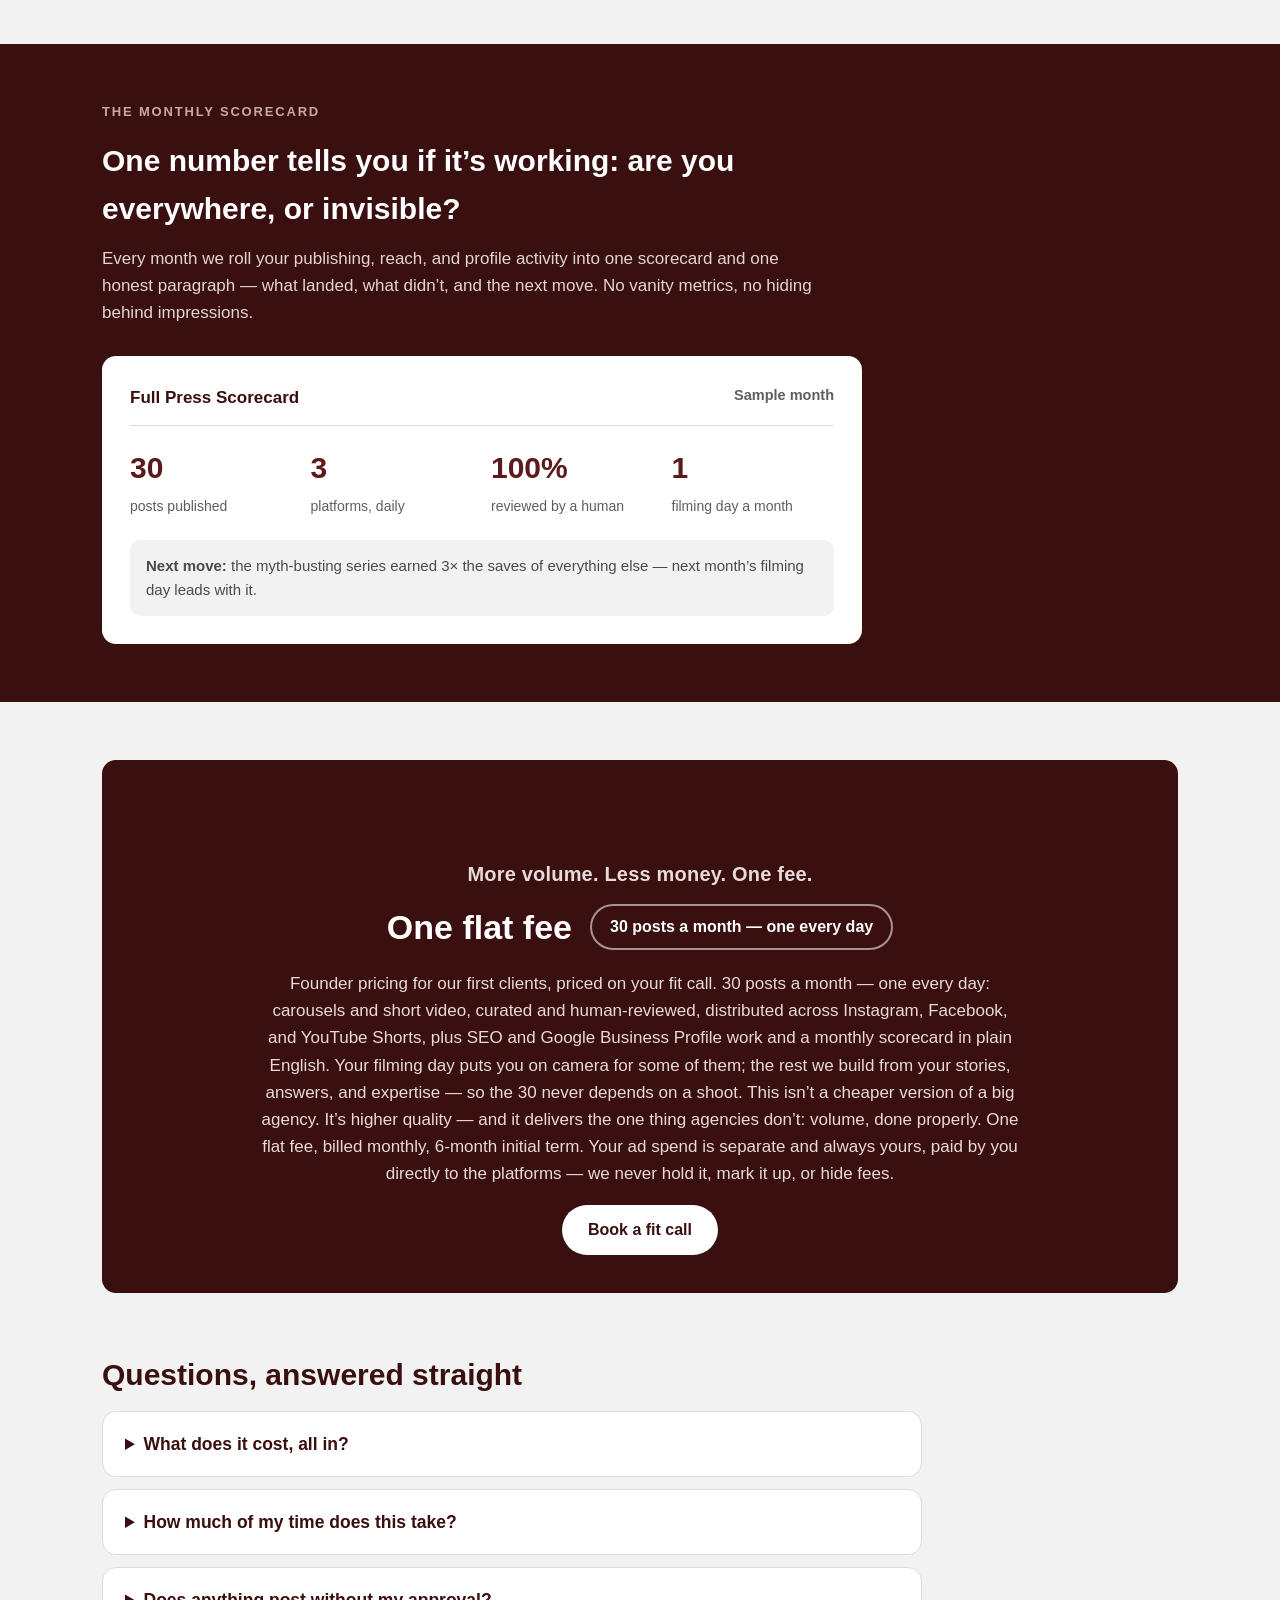
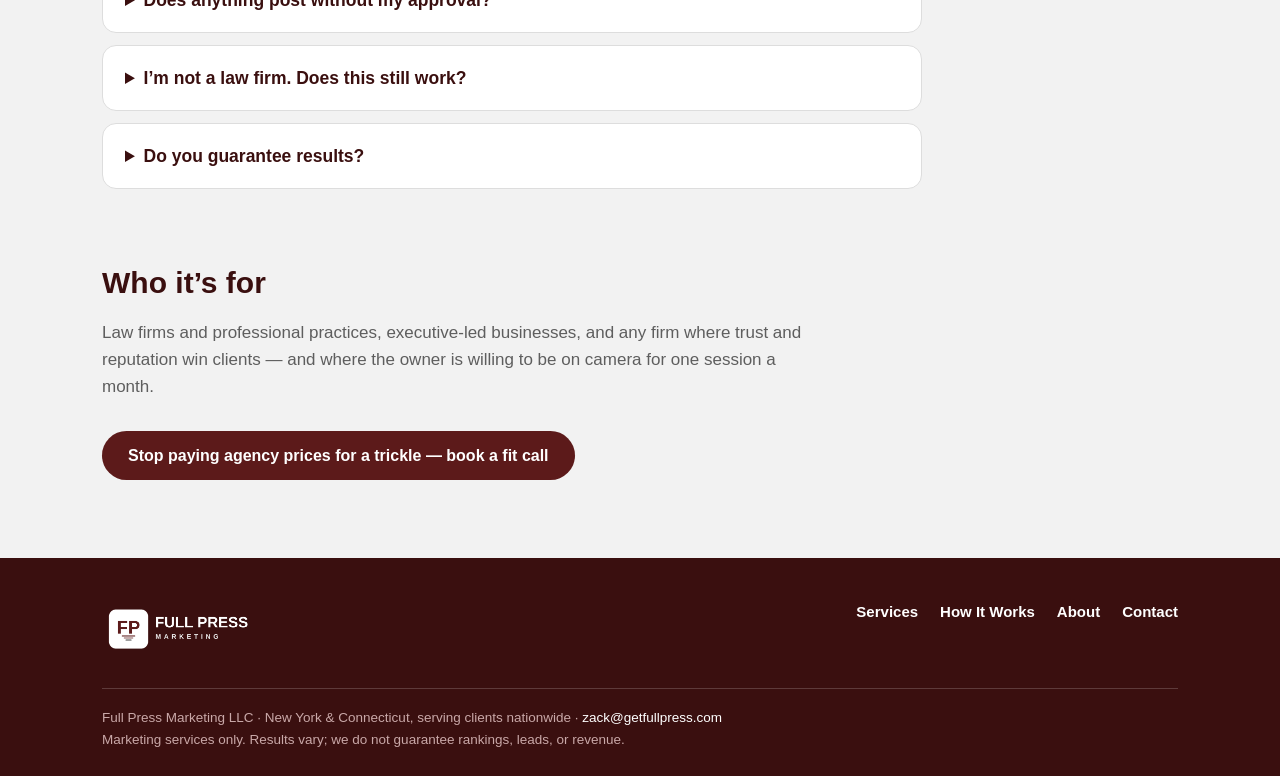
==== commit aa72adba: "Update index.html: filming-accuracy fix, businesses sweep, scorecard wording, honest line" ====
--- a/index.html
+++ b/index.html
@@ -4,12 +4,12 @@
 <meta charset="UTF-8">
 <meta name="viewport" content="width=device-width, initial-scale=1.0">
 <title>Full Press Marketing — Your expertise deserves more than 6 posts a month</title>
-<meta name="description" content="Full Press Marketing is a content engine for professional firms: volume short-form video and social content for one flat monthly fee — more volume than a big-agency retainer, for less money.">
+<meta name="description" content="Full Press Marketing is a content engine for businesses: volume short-form video and social content for one flat monthly fee — more volume than a big-agency retainer, for less money.">
 <link rel="icon" href="favicon.ico">
 <link rel="apple-touch-icon" href="images/apple-touch-icon.png">
 <link rel="stylesheet" href="css/style.css">
 <meta property="og:title" content="Full Press Marketing — Your expertise deserves more than 6 posts a month">
-<meta property="og:description" content="Full Press Marketing is a content engine for professional firms: volume short-form video and social content for one flat monthly fee — more volume than a big-agency retainer, for less money.">
+<meta property="og:description" content="Full Press Marketing is a content engine for businesses: volume short-form video and social content for one flat monthly fee — more volume than a big-agency retainer, for less money.">
 <meta property="og:image" content="images/fpm-icon-avatar.png">
 <meta property="og:type" content="website">
 </head>
@@ -33,7 +33,7 @@
   <div class="wrap">
     <div class="hero-grid">
       <div class="hero-text">
-        <p class="eyebrow badge">A content engine for professional firms</p>
+        <p class="eyebrow badge">A content engine for businesses</p>
         <h1>Your expertise deserves more than 6 posts a month.</h1>
         <p class="sub">Your clients aren&rsquo;t searching directories anymore. They&rsquo;re scrolling feeds and asking AI who to trust. If you&rsquo;re not in the feed, you&rsquo;re not in the answer. Full Press puts you there &mdash; daily, high-quality content &mdash; for one flat fee, while the big agencies charge around $10,500 for six posts.</p>
         <ul class="reach">
@@ -66,7 +66,7 @@
       </div>
       <div class="hero-side-note">
         <strong>One filming day a month.</strong>
-        <span>That&rsquo;s the whole time commitment. We turn it into your month of content.</span>
+        <span>That&rsquo;s the whole time commitment. It puts you on camera &mdash; and the 30 posts never depend on it.</span>
         <a href="contact.html">Book a fit call &rarr;</a>
       </div>
       </div>
@@ -155,7 +155,7 @@
     <div class="feature">
       <div class="ftext">
         <p class="eyebrow">Content engine</p>
-        <h3>One filming day becomes a month of content.</h3>
+        <h3>One filming day feeds a month of content.</h3>
         <p>We batch-film with you once a month, then cut every answer, story, and myth you bust into carousels and short videos &mdash; each theme in multiple variations, so a single session keeps your feed full for weeks. Your time commitment stays small; your presence doesn&rsquo;t.</p>
       </div>
       <div class="mock" aria-hidden="true">
@@ -204,7 +204,7 @@
     <div class="feature flip">
       <div class="ftext">
         <p class="eyebrow">Reporting</p>
-        <h3>One page a month. No jargon, no 40-slide deck.</h3>
+        <h3>A monthly scorecard, in plain English.</h3>
         <p>Most agencies bury you in dashboards. We send a single-page scorecard: what published, what it did, and what we&rsquo;re doing next &mdash; plus a short strategy note in plain English. You always know exactly what your fee bought.</p>
       </div>
       <div class="mock" aria-hidden="true">
@@ -245,7 +245,7 @@
       <h2>Full Press Core</h2>
       <p class="offer-theme">More volume. Less money. One fee.</p>
       <div class="offer-price"><span class="price">One flat fee</span><span class="offer-stat">30 posts a month &mdash; one every day</span></div>
-      <p>Founder pricing for our first clients, priced on your fit call. One filming day a month becomes 30 posts &mdash; carousels and short video, curated and human-reviewed &mdash; distributed across Instagram, Facebook, and YouTube Shorts, plus SEO and Google Business Profile work and a one-page monthly scorecard. This isn&rsquo;t a cheaper version of a big agency; it&rsquo;s the one thing big agencies underdeliver &mdash; volume &mdash; done properly. One flat fee, billed monthly, 6-month initial term. Your ad spend is separate and always yours, paid by you directly to the platforms &mdash; we never hold it, mark it up, or hide fees.</p>
+      <p>Founder pricing for our first clients, priced on your fit call. 30 posts a month &mdash; one every day: carousels and short video, curated and human-reviewed, distributed across Instagram, Facebook, and YouTube Shorts, plus SEO and Google Business Profile work and a monthly scorecard in plain English. Your filming day puts you on camera for some of them; the rest we build from your stories, answers, and expertise &mdash; so the 30 never depends on a shoot. This isn&rsquo;t a cheaper version of a big agency. It&rsquo;s higher quality &mdash; and it delivers the one thing agencies don&rsquo;t: volume, done properly. One flat fee, billed monthly, 6-month initial term. Your ad spend is separate and always yours, paid by you directly to the platforms &mdash; we never hold it, mark it up, or hide fees.</p>
       <a class="btn" href="contact.html">Book a fit call</a>
     </div>
   </div>
--- a/css/style.css
+++ b/css/style.css
@@ -119,6 +119,7 @@
 /* Offer strip */
 .offer{background:var(--maroon-dark);color:#fff;border-radius:var(--radius);padding:38px 34px;text-align:center}
 .offer h2{color:#fff}
+.offer-theme{color:#fff;font-size:20px;font-weight:700;letter-spacing:.01em;margin-bottom:4px}
 .offer p{color:#E9DADA;max-width:760px;margin:0 auto}
 .offer-price{display:flex;align-items:center;justify-content:center;gap:18px;flex-wrap:wrap;margin:10px 0 16px}
 .offer .price{font-size:34px;font-weight:700;color:#fff}
@@ -151,7 +152,7 @@
 @media(max-width:700px){.proof-list{grid-template-columns:1fr}}
 /* CTA band after recent work (home) */
 .cta-band{background:var(--maroon);color:#fff;border-radius:var(--radius);padding:38px 34px;text-align:center}
-.cta-band h2{color:#fff}
+.cta-band h2,section.block .cta-band h2{color:#fff}
 .cta-band p{color:#E9DADA;max-width:640px;margin:0 auto 18px}
 .cta-band .btn{background:#fff;color:var(--maroon-dark)}
 .cta-band .btn:hover{background:var(--bg)}
